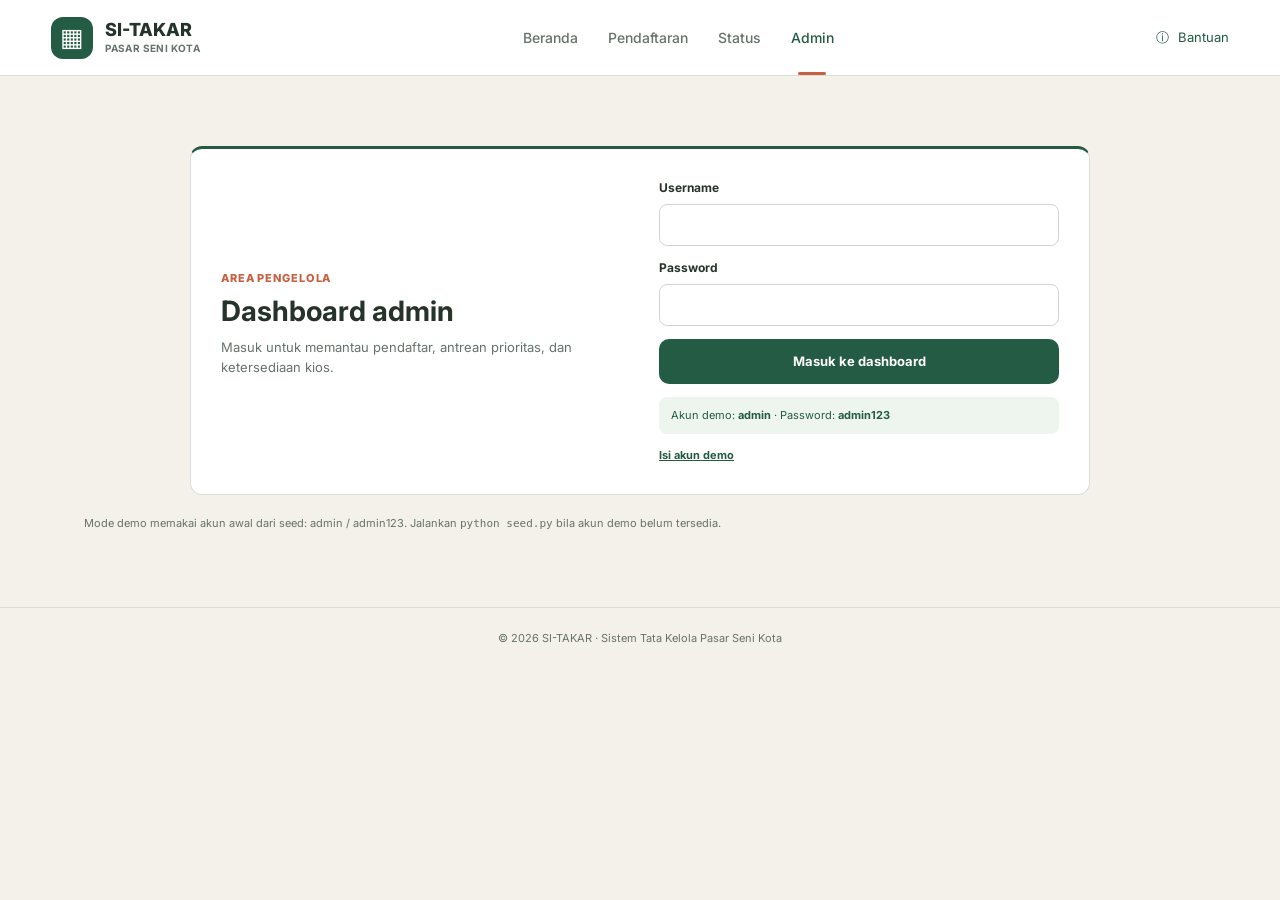
==== templates/admin.html @ af3bc3d8 "Resolve merge and integrate frontend" ====
<!doctype html>
<html lang="id">
  <head>
    <meta charset="utf-8" />
    <meta name="viewport" content="width=device-width, initial-scale=1" />
    <title>Dashboard Admin | SI-TAKAR</title>
    <link rel="stylesheet" href="../static/css/style.css" />
    <script src="../static/js/app.js" defer></script>
  </head>
  <body class="form-page">
    <header class="public-nav">
      <a class="brand" href="./index.html" aria-label="SI-TAKAR Beranda">
        <span class="brand-mark">▦</span>
        <span><b>SI-TAKAR</b><small>PASAR SENI KOTA</small></span>
      </a>
      <button class="mobile-menu" data-menu-toggle aria-label="Buka menu">
        ☰
      </button>
      <nav class="nav-links" data-nav>
        <a href="./index.html">Beranda</a>
        <a href="./pendaftaran.html">Pendaftaran</a>
        <a href="./status.html">Status</a>
        <a class="active" href="./admin.html">Admin</a>
      </nav>
      <a class="help-link" href="./index.html#bantuan"
        >ⓘ <span>Bantuan</span></a
      >
    </header>
    <main class="admin-shell">
      <section class="admin-login" id="admin-login-panel">
        <div class="admin-login-copy">
          <span class="kicker">AREA PENGELOLA</span>
          <h1>Dashboard admin</h1>
          <p>
            Masuk untuk memantau pendaftar, antrean prioritas, dan ketersediaan
            kios.
          </p>
        </div>
        <form id="admin-login-form" class="admin-login-form">
          <label
            >Username<input name="username" autocomplete="username" required
          /></label>
          <label
            >Password<input
              name="password"
              type="password"
              autocomplete="current-password"
              required
          /></label>
          <button class="btn btn-green" type="submit">
            Masuk ke dashboard
          </button>
          <p class="demo-credentials">
            Akun demo: <b>admin</b> · Password: <b>admin123</b>
          </p>
          <button class="demo-fill" id="demo-fill" type="button">
            Isi akun demo
          </button>
        </form>
      </section>
      <section id="admin-dashboard" class="admin-dashboard" hidden>
        <div class="dashboard-heading">
          <div>
            <span class="kicker">RINGKASAN PENGELOLA</span>
            <h1>Dashboard admin</h1>
            <p>Masuk sebagai <b id="admin-username"></b></p>
          </div>
          <div class="dashboard-actions">
            <button class="btn btn-light" id="dashboard-refresh" type="button">
              Muat ulang
            </button>
            <button class="btn btn-green" id="admin-logout" type="button">
              Keluar
            </button>
          </div>
        </div>
        <div class="dashboard-metrics" aria-live="polite">
          <article class="dashboard-metric">
            <span>Pendaftar mengantre</span
            ><strong id="metric-applicants">0</strong>
          </article>
          <article class="dashboard-metric">
            <span>Kios kosong</span><strong id="metric-empty-stalls">0</strong>
          </article>
          <article class="dashboard-metric">
            <span>Kios dipesan</span
            ><strong id="metric-booked-stalls">0</strong>
          </article>
          <article class="dashboard-metric">
            <span>Kios terisi</span
            ><strong id="metric-occupied-stalls">0</strong>
          </article>
        </div>
        <section class="dashboard-analytics">
          <div class="dashboard-chart">
            <div class="dashboard-section-heading">
              <div>
                <span class="kicker">PENDAFTAR</span>
                <h2>Komposisi antrean</h2>
              </div>
            </div>
            <div
              id="queue-chart"
              class="chart-bars"
              role="img"
              aria-label="Grafik komposisi antrean"
            ></div>
          </div>
          <div class="dashboard-chart">
            <div class="dashboard-section-heading">
              <div>
                <span class="kicker">KAPASITAS PASAR</span>
                <h2>Status kios</h2>
              </div>
            </div>
            <div
              id="stall-chart"
              class="chart-bars"
              role="img"
              aria-label="Grafik status kios"
            ></div>
          </div>
        </section>
        <section class="dashboard-review">
          <div class="dashboard-section-heading">
            <div>
              <span class="kicker">TINDAK LANJUT</span>
              <h2>Verifikasi pendaftar</h2>
            </div>
            <span class="muted small"
              >Nama admin tercatat otomatis saat memberi keputusan.</span
            >
          </div>
          <div id="applicant-review-list" class="review-list"></div>
        </section>
        <section class="dashboard-queue">
          <div class="dashboard-section-heading">
            <div>
              <span class="kicker">MULTI-LEVEL QUEUE</span>
              <h2>Antrean pendaftar</h2>
            </div>
            <span id="dashboard-updated" class="muted small"></span>
          </div>
          <div class="queue-columns">
            <section class="queue-column">
              <h3>Queue 1 <span>Prioritas tinggi</span></h3>
              <div id="queue-1" class="queue-list"></div>
            </section>
            <section class="queue-column">
              <h3>Queue 2 <span>Prioritas menengah</span></h3>
              <div id="queue-2" class="queue-list"></div>
            </section>
            <section class="queue-column">
              <h3>Queue 3 <span>Reguler</span></h3>
              <div id="queue-3" class="queue-list"></div>
            </section>
          </div>
        </section>
      </section>
      <p
        id="admin-message"
        class="inline-message"
        role="status"
        aria-live="polite"
      ></p>
      <p class="admin-footnote" id="admin-footnote">
        Mode demo memakai akun awal dari seed: admin / admin123. Jalankan
        <code>python seed.py</code> bila akun demo belum tersedia.
      </p>
    </main>
    <footer class="site-footer">
      © 2026 SI-TAKAR · Sistem Tata Kelola Pasar Seni Kota
    </footer>
  </body>
</html>
---- static/css/style.css ----
@import url("https://fonts.googleapis.com/css2?family=Inter:wght@400;500;600;700;800&display=swap");
:root {
  --forest: #173e31;
  --green: #245b45;
  --green-soft: #eef5ef;
  --coral: #c76042;
  --cream: #f4f1ea;
  --cream-2: #faf8f3;
  --text: #25332b;
  --muted: #66736b;
  --line: #d9ded7;
  --white: #fff;
  --blue: #2875b9;
  --yellow: #e7b544;
  --shadow: 0 12px 30px rgba(24, 50, 40, 0.09);
}
* {
  box-sizing: border-box;
}
html {
  scroll-behavior: smooth;
}
body {
  margin: 0;
  background: var(--cream);
  color: var(--text);
  font-family: Inter, Arial, sans-serif;
  font-size: 14px;
  line-height: 1.55;
}
a {
  color: inherit;
  text-decoration: none;
}
button,
input,
select,
textarea {
  font: inherit;
}
button,
a {
  -webkit-tap-highlight-color: transparent;
}
.public-nav {
  height: 76px;
  background: #fff;
  border-bottom: 1px solid var(--line);
  display: flex;
  align-items: center;
  justify-content: space-between;
  padding: 0 clamp(20px, 4vw, 56px);
  gap: 20px;
}
.brand {
  display: flex;
  align-items: center;
  gap: 12px;
  flex-shrink: 0;
}
.brand-mark {
  height: 42px;
  width: 42px;
  border-radius: 12px;
  background: var(--green);
  display: grid;
  place-items: center;
  color: white;
  font-size: 25px;
}
.brand b {
  display: block;
  font-size: 18px;
  font-weight: 800;
  line-height: 1.2;
}
.brand small {
  display: block;
  color: var(--muted);
  font-size: 10px;
  font-weight: 700;
  letter-spacing: 0.04em;
}
.nav-links {
  display: flex;
  align-items: center;
  gap: 30px;
  height: 100%;
}
.nav-links a {
  height: 100%;
  display: flex;
  align-items: center;
  position: relative;
  color: var(--muted);
  font-weight: 500;
}
.nav-links a.active,
.nav-links a:hover {
  color: var(--green);
}
.nav-links a.active:after {
  content: "";
  height: 3px;
  width: 28px;
  background: var(--coral);
  position: absolute;
  bottom: 0;
  left: 50%;
  transform: translateX(-50%);
  border-radius: 4px;
}
.help-link {
  display: flex;
  align-items: center;
  gap: 9px;
  color: var(--green);
  font-size: 13px;
  white-space: nowrap;
}
.mobile-menu {
  display: none;
  border: 0;
  background: transparent;
  font-size: 23px;
  color: var(--green);
  cursor: pointer;
}
.hero {
  background: var(--forest);
  color: #fff;
  padding: 54px clamp(24px, 4.5vw, 64px);
  display: grid;
  grid-template-columns: minmax(0, 1fr) minmax(360px, 470px);
  gap: 48px;
  align-items: center;
}
.hero-copy {
  max-width: 800px;
}
.eyebrow {
  display: inline-flex;
  align-items: center;
  gap: 8px;
  background: rgba(255, 255, 255, 0.09);
  border-radius: 999px;
  padding: 7px 12px;
  font-size: 11px;
  font-weight: 700;
  letter-spacing: 0.03em;
}
.eyebrow i,
.pill i {
  width: 6px;
  height: 6px;
  background: #83b99b;
  border-radius: 50%;
  display: inline-block;
}
.hero h1 {
  font-size: clamp(34px, 4vw, 46px);
  line-height: 1.08;
  letter-spacing: -0.04em;
  margin: 22px 0;
  max-width: 800px;
}
.hero-copy > p {
  color: #dce8de;
  font-size: 16px;
  line-height: 1.65;
  max-width: 610px;
  margin: 0 0 24px;
}
.hero-actions {
  display: flex;
  gap: 12px;
  flex-wrap: wrap;
}
.btn {
  display: inline-flex;
  align-items: center;
  justify-content: center;
  gap: 8px;
  min-height: 44px;
  padding: 11px 18px;
  border: 1px solid transparent;
  border-radius: 10px;
  font-weight: 700;
  font-size: 13px;
  cursor: pointer;
  transition:
    transform 0.15s,
    box-shadow 0.15s,
    background 0.15s;
}
.btn:hover {
  transform: translateY(-1px);
  box-shadow: 0 5px 14px rgba(0, 0, 0, 0.1);
}
.btn-green {
  background: var(--green);
  color: #fff;
}
.btn-coral {
  background: var(--coral);
  color: #fff;
}
.btn-light {
  background: #fff;
  border-color: var(--line);
  color: var(--text);
}
.btn-outline {
  background: transparent;
  border-color: var(--green);
  color: var(--green);
}
.trust-row {
  display: flex;
  gap: 22px;
  flex-wrap: wrap;
  margin-top: 22px;
  color: #dce8de;
  font-size: 11px;
}
.availability-card {
  background: #fff;
  color: var(--text);
  border-radius: 24px;
  padding: 24px;
  box-shadow: 0 12px 30px rgba(24, 50, 40, 0.13);
}
.card-heading {
  display: flex;
  justify-content: space-between;
  align-items: flex-start;
  gap: 12px;
}
.card-heading h2 {
  font-size: 16px;
  margin: 0 0 3px;
}
.muted {
  color: var(--muted);
}
.small {
  font-size: 11px;
}
.card-heading p {
  margin: 0;
}
.pill {
  display: inline-flex;
  align-items: center;
  gap: 6px;
  border-radius: 999px;
  padding: 5px 9px;
  font-size: 11px;
  font-weight: 700;
  white-space: nowrap;
}
.pill-green {
  background: var(--green-soft);
  color: var(--green);
}
.pill-blue {
  background: #eaf3fb;
  color: var(--blue);
}
.pill-yellow {
  background: #fff2cf;
  color: #965f0d;
}
.metric-pair {
  display: grid;
  grid-template-columns: 1fr 1fr;
  gap: 12px;
  margin: 18px 0;
}
.metric {
  border-radius: 14px;
  padding: 16px;
  display: flex;
  flex-direction: column;
  gap: 5px;
}
.metric strong {
  font-size: 30px;
  line-height: 1.2;
  font-weight: 500;
}
.metric span {
  font-size: 11px;
}
.metric-green {
  background: var(--green-soft);
  color: var(--green);
}
.metric-cream {
  background: var(--cream-2);
}
.zone-list {
  display: grid;
  gap: 12px;
}
.zone-row > div:first-child {
  display: flex;
  justify-content: space-between;
  gap: 10px;
  font-size: 12px;
  margin-bottom: 6px;
}
.zone-row b {
  color: var(--green);
  font-size: 11px;
  white-space: nowrap;
}
.zone-row .coral-text {
  color: var(--muted);
}
.progress {
  height: 7px;
  background: var(--line);
  border-radius: 5px;
  overflow: hidden;
}
.progress i {
  display: block;
  height: 100%;
  background: var(--green);
  border-radius: 5px;
}
.progress .coral-fill {
  background: var(--coral);
}
.recommendation {
  margin-top: 18px;
  background: #fff2cf;
  color: #96452f;
  padding: 12px;
  border-radius: 10px;
  font-size: 11px;
  line-height: 1.5;
}
.process-section {
  padding: 48px clamp(24px, 4.5vw, 64px);
}
.section-heading {
  display: flex;
  align-items: flex-end;
  justify-content: space-between;
  gap: 40px;
  margin-bottom: 28px;
}
.kicker {
  font-size: 11px;
  font-weight: 800;
  letter-spacing: 0.08em;
  color: var(--coral);
}
.section-heading h2,
.page-intro h1 {
  font-size: clamp(25px, 3vw, 34px);
  line-height: 1.2;
  letter-spacing: -0.03em;
  margin: 8px 0 0;
}
.section-heading > p {
  max-width: 420px;
  color: var(--muted);
  margin: 0;
}
.process-grid {
  display: grid;
  grid-template-columns: repeat(4, 1fr);
  gap: 16px;
}
.process-card {
  background: #fff;
  border: 1px solid var(--line);
  border-radius: 16px;
  padding: 20px;
  min-height: 158px;
}
.process-icon {
  width: 38px;
  height: 38px;
  border-radius: 12px;
  background: var(--green-soft);
  color: var(--green);
  display: grid;
  place-items: center;
  font-size: 20px;
  margin-bottom: 13px;
}
.process-card > b {
  float: right;
  color: #a1aaa3;
  font-size: 12px;
}
.process-card h3 {
  font-size: 15px;
  margin: 0 0 8px;
}
.process-card p {
  font-size: 12px;
  color: var(--muted);
  margin: 0;
}
.bottom-help {
  margin: 0 clamp(24px, 4.5vw, 64px) 44px;
  padding: 20px 24px;
  background: #fff;
  border: 1px solid var(--line);
  border-radius: 16px;
  display: flex;
  justify-content: space-between;
  align-items: center;
  gap: 20px;
}
.bottom-help p {
  margin: 4px 0 0;
  color: var(--muted);
  font-size: 12px;
}
.site-footer {
  padding: 22px 24px;
  text-align: center;
  color: var(--muted);
  font-size: 11px;
  border-top: 1px solid var(--line);
}
/* Form and internal pages */
.form-shell,
.status-shell,
.profile-shell {
  max-width: 1240px;
  margin: 0 auto;
  padding: 36px 24px 60px;
}
.page-intro {
  margin-bottom: 24px;
}
.page-intro p {
  color: var(--muted);
  max-width: 760px;
  margin: 10px 0 0;
}
.form-layout {
  display: grid;
  grid-template-columns: minmax(0, 1fr) 320px;
  gap: 20px;
  align-items: start;
}
.form-card,
.card,
.side-card {
  background: #fff;
  border: 1px solid var(--line);
  border-radius: 16px;
  box-shadow: 0 3px 12px rgba(24, 50, 40, 0.025);
}
.form-card {
  overflow: hidden;
}
.form-section {
  padding: 24px;
  border-bottom: 1px solid #edf0eb;
}
.form-section-title {
  display: flex;
  align-items: flex-start;
  gap: 12px;
  margin-bottom: 22px;
}
.step-number {
  height: 30px;
  width: 30px;
  flex-shrink: 0;
  border-radius: 10px;
  background: var(--green-soft);
  color: var(--green);
  display: grid;
  place-items: center;
  font-weight: 800;
}
.form-section-title h2,
.side-card h2,
.info-panel h2,
.timeline-card h2 {
  font-size: 16px;
  margin: 0 0 4px;
}
.form-section-title p {
  margin: 0;
  color: var(--muted);
  font-size: 12px;
}
.field-grid {
  display: grid;
  grid-template-columns: 1fr 1fr;
  gap: 18px 16px;
}
.field-grid label,
.status-search label {
  display: flex;
  flex-direction: column;
  gap: 7px;
  font-size: 12px;
  font-weight: 700;
}
.required {
  color: var(--coral);
}
input,
select,
textarea {
  width: 100%;
  border: 1px solid #cfd7cf;
  background: #fff;
  border-radius: 8px;
  padding: 11px 12px;
  color: var(--text);
  outline: none;
  min-width: 0;
}
input:focus,
select:focus,
textarea:focus {
  border-color: #4f9272;
  box-shadow: 0 0 0 3px rgba(36, 91, 69, 0.12);
}
input::placeholder,
textarea::placeholder {
  color: #9aa39b;
  font-weight: 400;
}
.full-field {
  grid-column: 1/-1;
}
textarea {
  resize: vertical;
}
.priority-options {
  border: 0;
  padding: 0;
  margin: 0 0 20px;
}
.priority-options legend {
  font-size: 12px;
  font-weight: 700;
  margin-bottom: 10px;
}
.priority-option {
  display: flex;
  align-items: flex-start;
  gap: 12px;
  border: 1px solid var(--line);
  border-radius: 10px;
  padding: 13px;
  margin-bottom: 9px;
  cursor: pointer;
}
.priority-option:has(input:checked) {
  border-color: var(--green);
  background: #f5faf6;
}
.priority-option input {
  width: 16px;
  margin-top: 3px;
  accent-color: var(--green);
}
.priority-option span {
  display: grid;
  gap: 3px;
}
.priority-option b {
  font-size: 12px;
}
.priority-option small {
  font-size: 11px;
  color: var(--muted);
  font-weight: 400;
}
.form-note,
.privacy-note {
  font-size: 11px;
  color: var(--muted);
  margin: 12px 0 0;
}
.form-actions {
  padding: 20px 24px 10px;
  display: flex;
  justify-content: space-between;
  gap: 12px;
}
.privacy-note {
  padding: 0 24px 20px;
}
.inline-message {
  margin: 0 24px 20px;
  padding: 12px;
  border-radius: 8px;
  display: none;
  font-size: 12px;
}
.inline-message.show {
  display: block;
}
.inline-message.success {
  background: var(--green-soft);
  color: var(--green);
}
.inline-message.error {
  background: #fff0ed;
  color: #a43f2a;
}
.side-stack {
  display: grid;
  gap: 16px;
}
.side-card {
  padding: 20px;
}
.side-card > p {
  font-size: 12px;
  line-height: 1.6;
}
.priority-guide ul {
  list-style: none;
  padding: 0;
  margin: 18px 0;
  display: grid;
  gap: 16px;
}
.priority-guide li {
  display: flex;
  gap: 10px;
  align-items: flex-start;
}
.priority-guide li span:last-child {
  display: grid;
  gap: 3px;
}
.priority-guide li b {
  font-size: 12px;
}
.priority-guide li small {
  font-size: 11px;
  color: var(--muted);
}
.dot {
  width: 10px;
  height: 10px;
  border-radius: 50%;
  margin-top: 4px;
  flex-shrink: 0;
}
.green-dot {
  background: var(--green);
}
.blue-dot {
  background: var(--blue);
}
.yellow-dot {
  background: var(--yellow);
}
.info-box {
  background: #f4f7f3;
  border-radius: 9px;
  padding: 12px;
  color: var(--muted);
  font-size: 11px;
  line-height: 1.5;
}
.text-link {
  display: inline-block;
  margin-top: 8px;
  color: var(--green);
  font-size: 12px;
  font-weight: 700;
}
.status-shell {
  max-width: 900px;
}
.status-search,
.status-result,
.timeline-card {
  padding: 24px;
  margin-bottom: 16px;
}
.search-row {
  display: flex;
  gap: 10px;
  margin-top: 8px;
}
.search-row input {
  flex: 1;
}
.status-result {
  min-height: 240px;
}
.empty-state {
  text-align: center;
  padding: 24px 12px;
}
.empty-icon {
  display: inline-grid;
  place-items: center;
  background: var(--green-soft);
  color: var(--green);
  border-radius: 50%;
  width: 54px;
  height: 54px;
  font-size: 30px;
}
.empty-state h2 {
  font-size: 18px;
  margin: 14px 0 6px;
}
.empty-state p {
  color: var(--muted);
  font-size: 12px;
  margin: 0 0 18px;
}
.status-top {
  display: flex;
  justify-content: space-between;
  gap: 20px;
  align-items: flex-start;
  border-bottom: 1px solid var(--line);
  padding-bottom: 18px;
}
.status-top h2 {
  margin: 0 0 5px;
  font-size: 19px;
}
.status-top p {
  margin: 0;
  color: var(--muted);
  font-size: 12px;
}
.status-detail-grid {
  display: grid;
  grid-template-columns: repeat(3, 1fr);
  gap: 12px;
  margin: 18px 0;
}
.status-detail {
  background: var(--cream-2);
  padding: 14px;
  border-radius: 10px;
}
.status-detail small,
.detail-grid small {
  display: block;
  color: var(--muted);
  font-size: 11px;
  margin-bottom: 5px;
}
.status-detail b {
  font-size: 13px;
}
.verifier-note {
  display: grid;
  gap: 4px;
  border-left: 3px solid var(--green);
  background: var(--green-soft);
  padding: 12px 14px;
  margin: 16px 0;
  font-size: 12px;
}
.verifier-note span,
.verifier-note small {
  color: var(--muted);
  font-size: 11px;
}
.verifier-note.pending {
  border-left-color: var(--yellow);
  background: #fff8e7;
}
.timeline {
  display: grid;
  margin-top: 18px;
}
.timeline-item {
  display: flex;
  gap: 12px;
  position: relative;
  padding-bottom: 18px;
}
.timeline-item:not(:last-child):before {
  content: "";
  position: absolute;
  left: 15px;
  top: 31px;
  bottom: 0;
  width: 2px;
  background: var(--line);
}
.timeline-item > span {
  z-index: 1;
  width: 32px;
  height: 32px;
  flex-shrink: 0;
  border-radius: 50%;
  border: 1px solid var(--line);
  display: grid;
  place-items: center;
  background: #fff;
  color: var(--muted);
  font-size: 12px;
  font-weight: 700;
}
.timeline-item.done > span,
.timeline-item.current > span {
  background: var(--green-soft);
  border-color: #c9dfce;
  color: var(--green);
}
.timeline-item div {
  display: grid;
  gap: 3px;
  padding-top: 2px;
}
.timeline-item b {
  font-size: 12px;
}
.timeline-item small {
  font-size: 11px;
  color: var(--muted);
}
.business-banner {
  padding: 20px;
  display: flex;
  align-items: center;
  gap: 16px;
  margin-bottom: 18px;
}
.business-avatar {
  height: 64px;
  width: 64px;
  border-radius: 16px;
  background: var(--green-soft);
  color: var(--green);
  display: grid;
  place-items: center;
  font-size: 28px;
}
.business-name {
  flex: 1;
}
.business-name h2 {
  font-size: 20px;
  margin: 0 0 4px;
}
.business-name p {
  font-size: 12px;
  color: var(--muted);
  margin: 0;
}
.profile-grid {
  display: grid;
  grid-template-columns: minmax(0, 1fr) 300px;
  gap: 18px;
}
.profile-main {
  display: grid;
  gap: 18px;
}
.info-panel {
  padding: 22px;
}
.detail-grid {
  display: grid;
  grid-template-columns: 1fr 1fr;
  gap: 20px;
  margin-top: 20px;
}
.detail-grid b {
  font-size: 12px;
  font-weight: 600;
}
.detail-grid .wide {
  grid-column: 1/-1;
}
.info-panel .info-box {
  margin-top: 20px;
}
.activity-row {
  display: grid;
  grid-template-columns: 130px 1fr 90px;
  align-items: center;
  gap: 10px;
  border-bottom: 1px solid #edf0eb;
  padding: 13px 0;
  font-size: 11px;
}
.activity-row:last-child {
  border-bottom: 0;
}
.activity-row time {
  color: var(--muted);
}
.stall-box {
  margin: 18px 0;
  background: var(--green-soft);
  border-radius: 12px;
  padding: 18px;
  display: grid;
  gap: 4px;
}
.stall-box strong {
  font-size: 32px;
  color: var(--green);
}
.stall-box small {
  color: var(--muted);
  font-size: 11px;
}
.full-width {
  width: 100%;
}
.rule-meter {
  height: 7px;
  background: #e6e9e3;
  border-radius: 6px;
  margin: 16px 0 8px;
  overflow: hidden;
}
.rule-meter span {
  display: block;
  width: 35%;
  height: 100%;
  background: var(--yellow);
  border-radius: 6px;
}
@media (max-width: 980px) {
  .hero {
    grid-template-columns: 1fr;
    gap: 30px;
  }
  .availability-card {
    max-width: 620px;
  }
  .form-layout,
  .profile-grid {
    grid-template-columns: 1fr;
  }
  .side-stack {
    grid-template-columns: repeat(2, minmax(0, 1fr));
  }
  .process-grid {
    grid-template-columns: repeat(2, 1fr);
  }
  .help-link span {
    display: none;
  }
}
@media (max-width: 640px) {
  .public-nav {
    height: auto;
    min-height: 68px;
    flex-wrap: wrap;
    padding: 12px 18px;
    gap: 10px;
  }
  .mobile-menu {
    display: block;
    margin-left: auto;
  }
  .nav-links {
    display: none;
    order: 4;
    width: 100%;
    height: auto;
    flex-direction: column;
    align-items: stretch;
    gap: 0;
  }
  .nav-links.open {
    display: flex;
  }
  .nav-links a {
    padding: 12px 0;
    height: auto;
  }
  .nav-links a.active:after {
    left: 0;
    transform: none;
    bottom: 5px;
  }
  .help-link {
    display: none;
  }
  .hero {
    padding: 38px 20px;
  }
  .hero h1 {
    font-size: 35px;
  }
  .hero-copy > p {
    font-size: 14px;
  }
  .trust-row {
    gap: 10px 16px;
  }
  .availability-card {
    padding: 18px;
    border-radius: 18px;
  }
  .card-heading {
    flex-wrap: wrap;
  }
  .section-heading {
    display: block;
  }
  .section-heading > p {
    margin-top: 12px;
  }
  .process-section {
    padding: 36px 20px;
  }
  .process-grid {
    grid-template-columns: 1fr;
  }
  .bottom-help {
    margin: 0 20px 30px;
    align-items: flex-start;
    flex-direction: column;
  }
  .form-shell,
  .status-shell,
  .profile-shell {
    padding: 28px 16px 40px;
  }
  .form-section {
    padding: 18px;
  }
  .field-grid,
  .detail-grid,
  .status-detail-grid {
    grid-template-columns: 1fr;
  }
  .full-field,
  .detail-grid .wide {
    grid-column: auto;
  }
  .form-actions {
    padding: 18px;
    flex-direction: column-reverse;
  }
  .form-actions .btn {
    width: 100%;
  }
  .privacy-note {
    padding: 0 18px 18px;
  }
  .side-stack {
    grid-template-columns: 1fr;
  }
  .search-row {
    flex-direction: column;
  }
  .business-banner {
    align-items: flex-start;
    flex-wrap: wrap;
  }
  .business-name {
    min-width: calc(100% - 90px);
  }
  .activity-row {
    grid-template-columns: 1fr auto;
  }
  .activity-row time {
    grid-column: 1/-1;
  }
  .status-top {
    flex-direction: column;
  }
}
.admin-shell {
  max-width: 1160px;
  margin: 0 auto;
  padding: 40px 24px 64px;
}
.admin-login {
  max-width: 900px;
  margin: 30px auto 0;
  padding: 30px;
  background: #fff;
  border: 1px solid var(--line);
  border-top: 3px solid var(--green);
  border-radius: 12px;
  display: grid;
  grid-template-columns: 1fr 1fr;
  gap: 38px;
  align-items: center;
}
.admin-login[hidden] {
  display: none;
}
.admin-login-copy h1,
.dashboard-heading h1 {
  font-size: 28px;
  line-height: 1.2;
  margin: 8px 0;
}
.admin-login-copy p,
.dashboard-heading p {
  color: var(--muted);
  font-size: 13px;
  margin: 0;
}
.admin-login-form {
  display: grid;
  gap: 13px;
}
.admin-login-form label {
  display: grid;
  gap: 6px;
  font-size: 12px;
  font-weight: 700;
}
.demo-credentials {
  background: var(--green-soft);
  border-radius: 8px;
  padding: 10px 12px;
  margin: 0;
  color: var(--green);
  font-size: 11px;
}
.demo-fill {
  justify-self: start;
  padding: 0;
  border: 0;
  background: none;
  color: var(--green);
  font-size: 11px;
  font-weight: 700;
  text-decoration: underline;
  cursor: pointer;
}
.admin-dashboard[hidden] {
  display: none;
}
.dashboard-heading,
.dashboard-section-heading {
  display: flex;
  justify-content: space-between;
  align-items: flex-end;
  gap: 20px;
}
.dashboard-actions {
  display: flex;
  gap: 9px;
}
.dashboard-metrics {
  display: grid;
  grid-template-columns: repeat(4, minmax(0, 1fr));
  gap: 12px;
  margin: 24px 0;
}
.dashboard-metric {
  min-height: 102px;
  padding: 17px;
  background: #fff;
  border: 1px solid var(--line);
  border-radius: 10px;
  display: flex;
  flex-direction: column;
  justify-content: space-between;
}
.dashboard-metric span {
  color: var(--muted);
  font-size: 12px;
}
.dashboard-metric strong {
  font-size: 30px;
  line-height: 1;
  color: var(--green);
}
.dashboard-queue {
  padding-top: 8px;
}
.dashboard-analytics {
  display: grid;
  grid-template-columns: repeat(2, minmax(0, 1fr));
  gap: 14px;
  margin: 20px 0 28px;
}
.dashboard-chart {
  min-width: 0;
  background: #fff;
  border: 1px solid var(--line);
  border-radius: 10px;
  padding: 18px;
}
.dashboard-chart .dashboard-section-heading {
  margin-bottom: 17px;
}
.dashboard-chart h2,
.dashboard-review h2 {
  font-size: 17px;
  margin: 4px 0 0;
}
.chart-bars {
  display: grid;
  gap: 13px;
}
.chart-row {
  display: grid;
  grid-template-columns: minmax(95px, 1fr) minmax(50px, 2fr) 28px;
  align-items: center;
  gap: 10px;
  font-size: 11px;
}
.chart-track {
  height: 10px;
  overflow: hidden;
  border-radius: 2px;
  background: #edf0eb;
}
.chart-track i {
  display: block;
  height: 100%;
  background: var(--green);
}
#queue-chart .chart-row:nth-child(2) .chart-track i {
  background: var(--blue);
}
#queue-chart .chart-row:nth-child(3) .chart-track i,
#stall-chart .chart-row:nth-child(2) .chart-track i {
  background: var(--yellow);
}
#stall-chart .chart-row:nth-child(3) .chart-track i {
  background: var(--coral);
}
.chart-row b {
  text-align: right;
  font-variant-numeric: tabular-nums;
}
.dashboard-review {
  margin: 0 0 30px;
}
.dashboard-review > .dashboard-section-heading {
  align-items: flex-end;
  margin-bottom: 12px;
}
.review-list {
  background: #fff;
  border: 1px solid var(--line);
  border-radius: 10px;
  overflow: hidden;
}
.review-row {
  display: flex;
  justify-content: space-between;
  align-items: center;
  gap: 18px;
  padding: 14px 16px;
  border-bottom: 1px solid #edf0eb;
}
.review-row:last-child {
  border-bottom: 0;
}
.review-person {
  display: grid;
  gap: 3px;
  min-width: 0;
}
.review-person b {
  font-size: 12px;
}
.review-person span,
.review-person small {
  color: var(--muted);
  font-size: 10px;
}
.review-actions {
  display: flex;
  flex-shrink: 0;
  gap: 8px;
}
.review-actions .btn {
  min-height: 34px;
  padding: 7px 10px;
  font-size: 11px;
}
.dashboard-section-heading h2 {
  font-size: 19px;
  margin: 4px 0 0;
}
.queue-columns {
  display: grid;
  grid-template-columns: repeat(3, minmax(0, 1fr));
  gap: 14px;
  margin-top: 14px;
}
.queue-column {
  min-width: 0;
  background: #fff;
  border: 1px solid var(--line);
  border-radius: 10px;
  overflow: hidden;
}
.queue-column h3 {
  display: flex;
  justify-content: space-between;
  align-items: center;
  gap: 8px;
  margin: 0;
  padding: 14px;
  border-bottom: 1px solid var(--line);
  font-size: 13px;
}
.queue-column h3 span {
  color: var(--muted);
  font-size: 10px;
  font-weight: 500;
  text-align: right;
}
.queue-list {
  display: grid;
  gap: 1px;
  background: #edf0eb;
}
.queue-applicant {
  min-width: 0;
  display: grid;
  gap: 3px;
  padding: 12px 14px;
  background: #fff;
}
.queue-applicant b {
  overflow-wrap: anywhere;
  font-size: 12px;
}
.queue-applicant span,
.queue-applicant small,
.queue-empty {
  color: var(--muted);
  font-size: 10px;
}
.queue-empty {
  margin: 0;
  padding: 16px 14px;
  background: #fff;
}
.admin-panel {
  background: #fff;
  border: 1px solid var(--line);
  border-radius: 12px;
  padding: 24px;
  margin-top: 16px;
}
.admin-panel[hidden] {
  display: none;
}
.admin-panel-accent {
  border-top: 3px solid var(--green);
}
.admin-panel-heading {
  display: flex;
  align-items: flex-start;
  gap: 12px;
  margin-bottom: 20px;
}
.admin-panel-heading h2 {
  font-size: 16px;
  margin: 0 0 3px;
}
.admin-panel-heading p {
  color: var(--muted);
  font-size: 12px;
  margin: 0;
}
.admin-logout {
  margin-left: auto;
  min-height: 36px;
  padding: 8px 12px;
}
.admin-form {
  display: grid;
  grid-template-columns: repeat(3, minmax(0, 1fr)) auto;
  align-items: end;
  gap: 12px;
}
.admin-form label {
  display: flex;
  flex-direction: column;
  gap: 7px;
  font-size: 12px;
  font-weight: 700;
}
.admin-form .btn {
  white-space: nowrap;
}
.admin-shell > .inline-message {
  margin: 16px 0 0;
}
.admin-footnote {
  margin-top: 20px;
  color: var(--muted);
  font-size: 11px;
}
.admin-login-details {
  margin-top: 18px;
  border-top: 1px solid var(--line);
  padding-top: 14px;
}
.admin-login-details summary {
  color: var(--green);
  font-size: 12px;
  font-weight: 700;
  cursor: pointer;
}
.admin-login-details .admin-form {
  grid-template-columns: 1fr 1fr auto;
  margin-top: 14px;
}
@media (max-width: 640px) {
  .admin-shell {
    padding: 28px 16px 44px;
  }
  .admin-panel {
    padding: 18px;
  }
  .admin-form {
    grid-template-columns: 1fr;
  }
  .admin-login-details .admin-form {
    grid-template-columns: 1fr;
  }
  .admin-form .btn {
    width: 100%;
  }
  .admin-panel-heading {
    flex-wrap: wrap;
  }
  .admin-shell {
    padding: 24px 16px 40px;
  }
  .admin-login {
    grid-template-columns: 1fr;
    gap: 22px;
    padding: 20px;
    margin-top: 12px;
  }
  .admin-login-copy h1,
  .dashboard-heading h1 {
    font-size: 23px;
  }
  .dashboard-heading,
  .dashboard-section-heading {
    align-items: flex-start;
    flex-direction: column;
  }
  .dashboard-actions {
    width: 100%;
  }
  .dashboard-actions .btn {
    flex: 1;
  }
  .dashboard-metrics {
    grid-template-columns: repeat(2, minmax(0, 1fr));
    gap: 8px;
  }
  .dashboard-analytics {
    grid-template-columns: 1fr;
  }
  .dashboard-metric {
    min-height: 88px;
    padding: 13px;
  }
  .queue-columns {
    grid-template-columns: 1fr;
  }
  .review-row {
    align-items: stretch;
    flex-direction: column;
  }
  .review-actions .btn {
    flex: 1;
  }
}
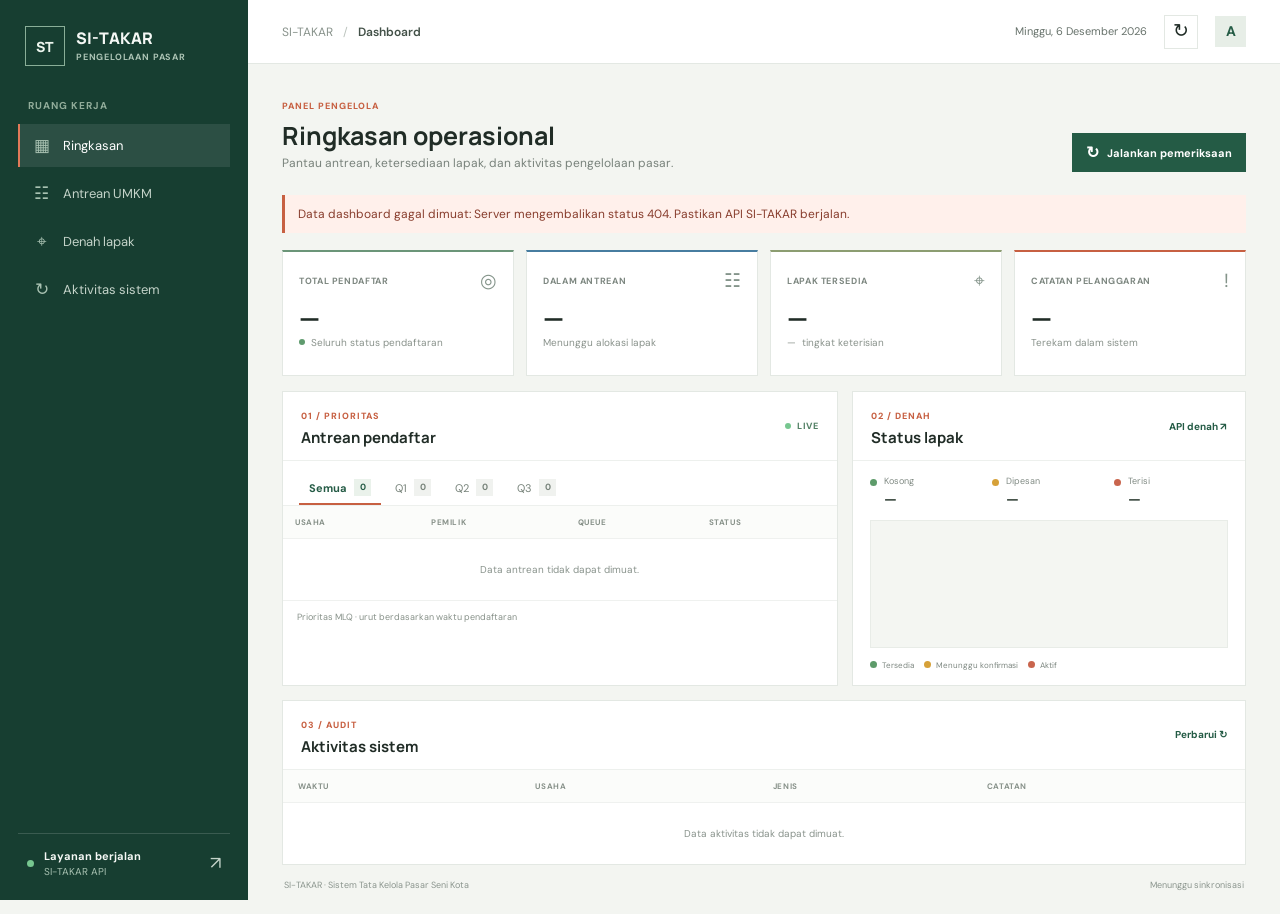
==== commit 55252b4a: "feat: tambah login dan dashboard admin" ====
--- a/templates/admin.html
+++ b/templates/admin.html
@@ -3,173 +3,268 @@
   <head>
     <meta charset="utf-8" />
     <meta name="viewport" content="width=device-width, initial-scale=1" />
+    <meta name="theme-color" content="#173e31" />
     <title>Dashboard Admin | SI-TAKAR</title>
-    <link rel="stylesheet" href="../static/css/style.css" />
-    <script src="../static/js/app.js" defer></script>
+    <link rel="stylesheet" href="/static/css/admin.css" />
+    <script src="/static/js/admin.js" defer></script>
   </head>
-  <body class="form-page">
-    <header class="public-nav">
-      <a class="brand" href="./index.html" aria-label="SI-TAKAR Beranda">
-        <span class="brand-mark">▦</span>
-        <span><b>SI-TAKAR</b><small>PASAR SENI KOTA</small></span>
+  <body class="admin-page">
+    <aside class="admin-sidebar">
+      <a class="admin-brand" href="/" aria-label="SI-TAKAR, kembali ke beranda">
+        <span class="admin-brand-mark">ST</span>
+        <span><b>SI-TAKAR</b><small>PENGELOLAAN PASAR</small></span>
       </a>
-      <button class="mobile-menu" data-menu-toggle aria-label="Buka menu">
-        ☰
-      </button>
-      <nav class="nav-links" data-nav>
-        <a href="./index.html">Beranda</a>
-        <a href="./pendaftaran.html">Pendaftaran</a>
-        <a href="./status.html">Status</a>
-        <a class="active" href="./admin.html">Admin</a>
+      <p class="sidebar-label">RUANG KERJA</p>
+      <nav class="admin-nav" aria-label="Navigasi admin">
+        <a class="selected" href="/admin" aria-current="page"
+          ><span>▦</span>Ringkasan</a
+        >
+        <a href="#antrean"><span>☷</span>Antrean UMKM</a>
+        <a href="#lapak"><span>⌖</span>Denah lapak</a>
+        <a href="#aktivitas"><span>↻</span>Aktivitas sistem</a>
       </nav>
-      <a class="help-link" href="./index.html#bantuan"
-        >ⓘ <span>Bantuan</span></a
-      >
-    </header>
-    <main class="admin-shell">
-      <section class="admin-login" id="admin-login-panel">
-        <div class="admin-login-copy">
-          <span class="kicker">AREA PENGELOLA</span>
-          <h1>Dashboard admin</h1>
-          <p>
-            Masuk untuk memantau pendaftar, antrean prioritas, dan ketersediaan
-            kios.
-          </p>
+      <div class="sidebar-bottom">
+        <span class="service-dot"></span>
+        <span><b>Layanan berjalan</b><small>SI-TAKAR API</small></span>
+        <a
+          href="/docs"
+          aria-label="Buka dokumentasi API"
+          title="Dokumentasi API"
+          >↗</a
+        >
+      </div>
+    </aside>
+
+    <main class="admin-main">
+      <header class="admin-topbar">
+        <div class="breadcrumb">
+          <span>SI-TAKAR</span><i>/</i><b>Dashboard</b>
         </div>
-        <form id="admin-login-form" class="admin-login-form">
-          <label
-            >Username<input name="username" autocomplete="username" required
-          /></label>
-          <label
-            >Password<input
-              name="password"
-              type="password"
-              autocomplete="current-password"
-              required
-          /></label>
-          <button class="btn btn-green" type="submit">
-            Masuk ke dashboard
+        <div class="topbar-actions">
+          <span class="today-label" id="today-label"></span>
+          <button
+            class="icon-button"
+            id="refresh-button"
+            type="button"
+            title="Muat ulang data"
+            aria-label="Muat ulang data"
+          >
+            ↻
           </button>
-          <p class="demo-credentials">
-            Akun demo: <b>admin</b> · Password: <b>admin123</b>
-          </p>
-          <button class="demo-fill" id="demo-fill" type="button">
-            Isi akun demo
+          <button
+            class="admin-avatar"
+            id="logout-button"
+            type="button"
+            title="Keluar"
+          >
+            A
           </button>
-        </form>
-      </section>
-      <section id="admin-dashboard" class="admin-dashboard" hidden>
-        <div class="dashboard-heading">
+        </div>
+      </header>
+
+      <div class="dashboard-content">
+        <section class="welcome-row">
           <div>
-            <span class="kicker">RINGKASAN PENGELOLA</span>
-            <h1>Dashboard admin</h1>
-            <p>Masuk sebagai <b id="admin-username"></b></p>
+            <span class="eyebrow-admin">PANEL PENGELOLA</span>
+            <h1>Ringkasan operasional</h1>
+            <p>
+              Pantau antrean, ketersediaan lapak, dan aktivitas pengelolaan
+              pasar.
+            </p>
           </div>
-          <div class="dashboard-actions">
-            <button class="btn btn-light" id="dashboard-refresh" type="button">
-              Muat ulang
-            </button>
-            <button class="btn btn-green" id="admin-logout" type="button">
-              Keluar
+          <button
+            class="btn-admin btn-primary"
+            id="deadlock-button"
+            type="button"
+          >
+            <span>↻</span> Jalankan pemeriksaan
+          </button>
+        </section>
+
+        <div
+          class="notice-bar"
+          id="dashboard-notice"
+          role="status"
+          aria-live="polite"
+          hidden
+        ></div>
+
+        <section class="metric-grid" aria-label="Ringkasan statistik">
+          <article class="metric-card metric-applicants">
+            <div class="metric-top">
+              <span class="metric-label">TOTAL PENDAFTAR</span
+              ><span class="metric-icon">◎</span>
+            </div>
+            <strong id="metric-applicants">—</strong>
+            <span class="metric-foot"><i></i> Seluruh status pendaftaran</span>
+          </article>
+          <article class="metric-card metric-queue">
+            <div class="metric-top">
+              <span class="metric-label">DALAM ANTREAN</span
+              ><span class="metric-icon">☷</span>
+            </div>
+            <strong id="metric-queue">—</strong>
+            <span class="metric-foot">Menunggu alokasi lapak</span>
+          </article>
+          <article class="metric-card metric-stalls">
+            <div class="metric-top">
+              <span class="metric-label">LAPAK TERSEDIA</span
+              ><span class="metric-icon">⌖</span>
+            </div>
+            <strong id="metric-empty">—</strong>
+            <span class="metric-foot"
+              ><span id="metric-occupancy">—</span> tingkat keterisian</span
+            >
+          </article>
+          <article class="metric-card metric-alerts">
+            <div class="metric-top">
+              <span class="metric-label">CATATAN PELANGGARAN</span
+              ><span class="metric-icon">!</span>
+            </div>
+            <strong id="metric-violations">—</strong>
+            <span class="metric-foot">Terekam dalam sistem</span>
+          </article>
+        </section>
+
+        <section class="overview-grid">
+          <article class="panel queue-panel" id="antrean">
+            <div class="panel-heading">
+              <div>
+                <span class="section-index">01 / PRIORITAS</span>
+                <h2>Antrean pendaftar</h2>
+              </div>
+              <span class="live-label"><i></i> LIVE</span>
+            </div>
+            <div class="queue-tabs" role="tablist" aria-label="Filter antrean">
+              <button
+                class="queue-tab active"
+                type="button"
+                data-queue-filter="all"
+                aria-pressed="true"
+              >
+                Semua <b id="tab-all">0</b>
+              </button>
+              <button
+                class="queue-tab"
+                type="button"
+                data-queue-filter="1"
+                aria-pressed="false"
+              >
+                Q1 <b id="tab-q1">0</b>
+              </button>
+              <button
+                class="queue-tab"
+                type="button"
+                data-queue-filter="2"
+                aria-pressed="false"
+              >
+                Q2 <b id="tab-q2">0</b>
+              </button>
+              <button
+                class="queue-tab"
+                type="button"
+                data-queue-filter="3"
+                aria-pressed="false"
+              >
+                Q3 <b id="tab-q3">0</b>
+              </button>
+            </div>
+            <div class="table-scroll">
+              <table>
+                <thead>
+                  <tr>
+                    <th>USAHA</th>
+                    <th>PEMILIK</th>
+                    <th>QUEUE</th>
+                    <th>STATUS</th>
+                  </tr>
+                </thead>
+                <tbody id="queue-table-body">
+                  <tr>
+                    <td colspan="4" class="table-message">Memuat antrean...</td>
+                  </tr>
+                </tbody>
+              </table>
+            </div>
+            <p class="panel-foot" id="queue-foot">
+              Prioritas MLQ · urut berdasarkan waktu pendaftaran
+            </p>
+          </article>
+
+          <article class="panel occupancy-panel" id="lapak">
+            <div class="panel-heading">
+              <div>
+                <span class="section-index">02 / DENAH</span>
+                <h2>Status lapak</h2>
+              </div>
+              <a
+                class="text-action"
+                href="/docs#/Peta%20Denah%20Pasar/peta_lapak_peta__get"
+                >API denah ↗</a
+              >
+            </div>
+            <div class="stall-summary" id="stall-summary">
+              <div>
+                <i class="legend-dot empty-dot"></i><span>Kosong</span
+                ><b id="stall-empty">—</b>
+              </div>
+              <div>
+                <i class="legend-dot reserved-dot"></i><span>Dipesan</span
+                ><b id="stall-reserved">—</b>
+              </div>
+              <div>
+                <i class="legend-dot occupied-dot"></i><span>Terisi</span
+                ><b id="stall-occupied">—</b>
+              </div>
+            </div>
+            <div
+              class="stall-map"
+              id="stall-map"
+              aria-label="Peta status lapak"
+            ></div>
+            <div class="map-footer">
+              <span><i class="legend-dot empty-dot"></i> Tersedia</span
+              ><span
+                ><i class="legend-dot reserved-dot"></i> Menunggu
+                konfirmasi</span
+              ><span><i class="legend-dot occupied-dot"></i> Aktif</span>
+            </div>
+          </article>
+        </section>
+
+        <section class="panel activity-panel" id="aktivitas">
+          <div class="panel-heading">
+            <div>
+              <span class="section-index">03 / AUDIT</span>
+              <h2>Aktivitas sistem</h2>
+            </div>
+            <button class="text-action" id="activity-refresh" type="button">
+              Perbarui ↻
             </button>
           </div>
-        </div>
-        <div class="dashboard-metrics" aria-live="polite">
-          <article class="dashboard-metric">
-            <span>Pendaftar mengantre</span
-            ><strong id="metric-applicants">0</strong>
-          </article>
-          <article class="dashboard-metric">
-            <span>Kios kosong</span><strong id="metric-empty-stalls">0</strong>
-          </article>
-          <article class="dashboard-metric">
-            <span>Kios dipesan</span
-            ><strong id="metric-booked-stalls">0</strong>
-          </article>
-          <article class="dashboard-metric">
-            <span>Kios terisi</span
-            ><strong id="metric-occupied-stalls">0</strong>
-          </article>
-        </div>
-        <section class="dashboard-analytics">
-          <div class="dashboard-chart">
-            <div class="dashboard-section-heading">
-              <div>
-                <span class="kicker">PENDAFTAR</span>
-                <h2>Komposisi antrean</h2>
-              </div>
-            </div>
-            <div
-              id="queue-chart"
-              class="chart-bars"
-              role="img"
-              aria-label="Grafik komposisi antrean"
-            ></div>
+          <div class="activity-table-wrap">
+            <table>
+              <thead>
+                <tr>
+                  <th>WAKTU</th>
+                  <th>USAHA</th>
+                  <th>JENIS</th>
+                  <th>CATATAN</th>
+                </tr>
+              </thead>
+              <tbody id="activity-table-body">
+                <tr>
+                  <td colspan="4" class="table-message">Memuat aktivitas...</td>
+                </tr>
+              </tbody>
+            </table>
           </div>
-          <div class="dashboard-chart">
-            <div class="dashboard-section-heading">
-              <div>
-                <span class="kicker">KAPASITAS PASAR</span>
-                <h2>Status kios</h2>
-              </div>
-            </div>
-            <div
-              id="stall-chart"
-              class="chart-bars"
-              role="img"
-              aria-label="Grafik status kios"
-            ></div>
-          </div>
-        </section>
-        <section class="dashboard-review">
-          <div class="dashboard-section-heading">
-            <div>
-              <span class="kicker">TINDAK LANJUT</span>
-              <h2>Verifikasi pendaftar</h2>
-            </div>
-            <span class="muted small"
-              >Nama admin tercatat otomatis saat memberi keputusan.</span
-            >
-          </div>
-          <div id="applicant-review-list" class="review-list"></div>
-        </section>
-        <section class="dashboard-queue">
-          <div class="dashboard-section-heading">
-            <div>
-              <span class="kicker">MULTI-LEVEL QUEUE</span>
-              <h2>Antrean pendaftar</h2>
-            </div>
-            <span id="dashboard-updated" class="muted small"></span>
-          </div>
-          <div class="queue-columns">
-            <section class="queue-column">
-              <h3>Queue 1 <span>Prioritas tinggi</span></h3>
-              <div id="queue-1" class="queue-list"></div>
-            </section>
-            <section class="queue-column">
-              <h3>Queue 2 <span>Prioritas menengah</span></h3>
-              <div id="queue-2" class="queue-list"></div>
-            </section>
-            <section class="queue-column">
-              <h3>Queue 3 <span>Reguler</span></h3>
-              <div id="queue-3" class="queue-list"></div>
-            </section>
-          </div>
-        </section>
-      </section>
-      <p
-        id="admin-message"
-        class="inline-message"
-        role="status"
-        aria-live="polite"
-      ></p>
-      <p class="admin-footnote" id="admin-footnote">
-        Mode demo memakai akun awal dari seed: admin / admin123. Jalankan
-        <code>python seed.py</code> bila akun demo belum tersedia.
-      </p>
+        </section>
+        <footer class="admin-footer">
+          <span>SI-TAKAR · Sistem Tata Kelola Pasar Seni Kota</span
+          ><span id="last-updated">Menunggu sinkronisasi</span>
+        </footer>
+      </div>
     </main>
-    <footer class="site-footer">
-      © 2026 SI-TAKAR · Sistem Tata Kelola Pasar Seni Kota
-    </footer>
   </body>
 </html>
--- a/static/css/admin.css
+++ b/static/css/admin.css
@@ -0,0 +1,984 @@
+@import url("https://fonts.googleapis.com/css2?family=DM+Sans:wght@400;500;600;700&family=Manrope:wght@500;600;700;800&display=swap");
+
+:root {
+  --admin-ink: #202c26;
+  --admin-muted: #78827b;
+  --admin-line: #e3e8e3;
+  --admin-canvas: #f3f5f1;
+  --admin-green: #245b45;
+  --admin-forest: #173e31;
+  --admin-coral: #c76042;
+  --admin-yellow: #d69b2f;
+  --admin-blue: #477da0;
+}
+
+* {
+  box-sizing: border-box;
+}
+html {
+  scroll-behavior: smooth;
+}
+body {
+  margin: 0;
+  color: var(--admin-ink);
+  background: var(--admin-canvas);
+  font:
+    14px/1.5 "DM Sans",
+    sans-serif;
+}
+button,
+a {
+  font: inherit;
+}
+a {
+  color: inherit;
+  text-decoration: none;
+}
+button {
+  color: inherit;
+}
+.admin-page {
+  min-height: 100vh;
+}
+.admin-sidebar {
+  width: 248px;
+  position: fixed;
+  inset: 0 auto 0 0;
+  display: flex;
+  flex-direction: column;
+  padding: 26px 18px 16px;
+  background: var(--admin-forest);
+  color: #f5f8f5;
+  z-index: 2;
+}
+.admin-brand {
+  display: flex;
+  align-items: center;
+  gap: 11px;
+  padding: 0 7px 32px;
+}
+.admin-brand-mark {
+  width: 40px;
+  height: 40px;
+  display: grid;
+  place-items: center;
+  border: 1px solid #8aae98;
+  color: #ecf5ed;
+  font:
+    800 14px "Manrope",
+    sans-serif;
+  letter-spacing: 0;
+}
+.admin-brand b,
+.admin-brand small {
+  display: block;
+}
+.admin-brand b {
+  font:
+    800 16px "Manrope",
+    sans-serif;
+  letter-spacing: 0;
+}
+.admin-brand small {
+  margin-top: 2px;
+  color: #adc4b5;
+  font-size: 9px;
+  font-weight: 700;
+  letter-spacing: 0.09em;
+}
+.sidebar-label {
+  margin: 0 10px 11px;
+  color: #91ac9a;
+  font-size: 10px;
+  font-weight: 700;
+  letter-spacing: 0.1em;
+}
+.admin-nav {
+  display: grid;
+  gap: 5px;
+}
+.admin-nav a {
+  min-height: 43px;
+  display: flex;
+  align-items: center;
+  gap: 12px;
+  padding: 0 12px;
+  color: #c4d3c9;
+  border-left: 2px solid transparent;
+  font-size: 13px;
+  transition:
+    background 160ms ease,
+    color 160ms ease;
+}
+.admin-nav a span {
+  width: 19px;
+  color: #a9c2b2;
+  font-size: 17px;
+  text-align: center;
+}
+.admin-nav a:hover,
+.admin-nav a.selected {
+  color: white;
+  background: rgba(255, 255, 255, 0.09);
+  border-left-color: #e17a59;
+}
+.sidebar-bottom {
+  display: flex;
+  align-items: center;
+  gap: 10px;
+  margin-top: auto;
+  padding: 14px 9px 5px;
+  border-top: 1px solid rgba(255, 255, 255, 0.15);
+}
+.service-dot,
+.live-label i {
+  width: 7px;
+  height: 7px;
+  flex: 0 0 auto;
+  border-radius: 50%;
+  background: #77c790;
+}
+.sidebar-bottom b,
+.sidebar-bottom small {
+  display: block;
+}
+.sidebar-bottom b {
+  font-size: 11px;
+}
+.sidebar-bottom small {
+  color: #a9c2b2;
+  font-size: 10px;
+}
+.sidebar-bottom > a {
+  margin-left: auto;
+  color: #c4d3c9;
+  font-size: 18px;
+}
+.admin-main {
+  min-height: 100vh;
+  margin-left: 248px;
+}
+.admin-topbar {
+  height: 64px;
+  display: flex;
+  align-items: center;
+  justify-content: space-between;
+  padding: 0 34px;
+  background: #fff;
+  border-bottom: 1px solid var(--admin-line);
+}
+.breadcrumb {
+  display: flex;
+  align-items: center;
+  gap: 10px;
+  color: #89938c;
+  font-size: 12px;
+}
+.breadcrumb i {
+  color: #bbc3bd;
+  font-style: normal;
+}
+.breadcrumb b {
+  color: #435148;
+  font-weight: 600;
+}
+.topbar-actions {
+  display: flex;
+  align-items: center;
+  gap: 17px;
+}
+.today-label {
+  color: #68736c;
+  font-size: 11px;
+}
+.icon-button {
+  width: 34px;
+  height: 34px;
+  display: grid;
+  place-items: center;
+  border: 1px solid var(--admin-line);
+  background: white;
+  cursor: pointer;
+  font-size: 19px;
+}
+.icon-button:hover {
+  border-color: #91ad9a;
+  color: var(--admin-green);
+}
+.icon-button:disabled {
+  opacity: 0.5;
+  cursor: wait;
+}
+.admin-avatar {
+  width: 31px;
+  height: 31px;
+  display: grid;
+  place-items: center;
+  background: #e7eee7;
+  color: var(--admin-green);
+  font-weight: 700;
+  border: 0;
+  cursor: pointer;
+}
+.dashboard-content {
+  width: min(1500px, 100%);
+  margin: 0 auto;
+  padding: 30px 34px 22px;
+}
+.welcome-row {
+  display: flex;
+  justify-content: space-between;
+  align-items: flex-end;
+  gap: 20px;
+  margin-bottom: 23px;
+}
+.eyebrow-admin,
+.section-index {
+  color: var(--admin-coral);
+  font-size: 9px;
+  font-weight: 800;
+  letter-spacing: 0.11em;
+}
+.welcome-row h1 {
+  margin: 5px 0 3px;
+  font:
+    700 25px/1.25 "Manrope",
+    sans-serif;
+  letter-spacing: 0;
+}
+.welcome-row p {
+  margin: 0;
+  color: var(--admin-muted);
+  font-size: 12px;
+}
+.btn-admin {
+  min-height: 39px;
+  display: inline-flex;
+  align-items: center;
+  justify-content: center;
+  gap: 8px;
+  padding: 0 14px;
+  border: 0;
+  cursor: pointer;
+  font-weight: 700;
+  font-size: 11px;
+}
+.btn-primary {
+  color: white;
+  background: var(--admin-green);
+}
+.btn-primary:hover {
+  background: #194634;
+}
+.btn-admin:disabled {
+  opacity: 0.65;
+  cursor: wait;
+}
+.btn-primary span {
+  font-size: 16px;
+}
+.notice-bar {
+  margin: 0 0 17px;
+  padding: 10px 13px;
+  color: #415a47;
+  background: #e7f2e8;
+  border-left: 3px solid #5c9b69;
+  font-size: 12px;
+}
+.notice-bar.error {
+  color: #883d2d;
+  background: #fff0eb;
+  border-left-color: var(--admin-coral);
+}
+.notice-bar[hidden] {
+  display: none;
+}
+.metric-grid {
+  display: grid;
+  grid-template-columns: repeat(4, minmax(0, 1fr));
+  gap: 12px;
+  margin-bottom: 15px;
+}
+.metric-card {
+  min-height: 126px;
+  padding: 15px 16px 13px;
+  background: white;
+  border: 1px solid var(--admin-line);
+  border-top: 2px solid #6b9578;
+  animation: rise-in 420ms both;
+}
+.metric-card:nth-child(2) {
+  animation-delay: 50ms;
+  border-top-color: var(--admin-blue);
+}
+.metric-card:nth-child(3) {
+  animation-delay: 100ms;
+  border-top-color: #8c9d71;
+}
+.metric-card:nth-child(4) {
+  animation-delay: 150ms;
+  border-top-color: var(--admin-coral);
+}
+.metric-top {
+  display: flex;
+  align-items: center;
+  justify-content: space-between;
+}
+.metric-label {
+  color: #7d8780;
+  font-size: 9px;
+  font-weight: 700;
+  letter-spacing: 0.07em;
+}
+.metric-icon {
+  color: #84948a;
+  font-size: 19px;
+}
+.metric-card > strong {
+  display: block;
+  margin: 8px 0 4px;
+  font:
+    700 27px/1 "Manrope",
+    sans-serif;
+}
+.metric-foot {
+  display: flex;
+  align-items: center;
+  gap: 6px;
+  color: #89928b;
+  font-size: 10px;
+}
+.metric-foot i {
+  width: 6px;
+  height: 6px;
+  background: #5f9b6e;
+  border-radius: 50%;
+}
+.overview-grid {
+  display: grid;
+  grid-template-columns: minmax(0, 1.17fr) minmax(320px, 0.83fr);
+  align-items: stretch;
+  gap: 14px;
+  margin-bottom: 14px;
+}
+.panel {
+  background: #fff;
+  border: 1px solid var(--admin-line);
+}
+.queue-panel,
+.occupancy-panel,
+.activity-panel {
+  min-width: 0;
+}
+.panel-heading {
+  min-height: 66px;
+  display: flex;
+  align-items: center;
+  justify-content: space-between;
+  gap: 14px;
+  padding: 12px 18px;
+  border-bottom: 1px solid #edf0ed;
+}
+.panel-heading h2 {
+  margin: 2px 0 0;
+  font:
+    700 15px "Manrope",
+    sans-serif;
+  letter-spacing: 0;
+}
+.live-label {
+  display: inline-flex;
+  align-items: center;
+  gap: 6px;
+  color: #528064;
+  font-size: 9px;
+  font-weight: 800;
+  letter-spacing: 0.08em;
+}
+.live-label i {
+  width: 6px;
+  height: 6px;
+}
+.queue-tabs {
+  display: flex;
+  gap: 4px;
+  padding: 11px 16px 0;
+  border-bottom: 1px solid #edf0ed;
+}
+.queue-tab {
+  min-height: 33px;
+  padding: 0 10px;
+  display: flex;
+  align-items: center;
+  gap: 7px;
+  color: #77837a;
+  background: transparent;
+  border: 0;
+  border-bottom: 2px solid transparent;
+  cursor: pointer;
+  font-size: 11px;
+}
+.queue-tab b {
+  min-width: 17px;
+  height: 17px;
+  display: grid;
+  place-items: center;
+  color: #77837a;
+  background: #f0f2ef;
+  font-size: 9px;
+}
+.queue-tab.active {
+  color: var(--admin-green);
+  border-bottom-color: var(--admin-coral);
+  font-weight: 700;
+}
+.queue-tab.active b {
+  color: var(--admin-green);
+  background: #eaf2eb;
+}
+.table-scroll,
+.activity-table-wrap {
+  overflow-x: auto;
+}
+table {
+  width: 100%;
+  border-collapse: collapse;
+  text-align: left;
+}
+th {
+  padding: 10px 12px;
+  color: #879189;
+  background: #fbfcfa;
+  font-size: 8px;
+  font-weight: 700;
+  letter-spacing: 0.07em;
+  white-space: nowrap;
+}
+td {
+  padding: 10px 12px;
+  border-top: 1px solid #eff1ef;
+  color: #536057;
+  font-size: 10px;
+  vertical-align: middle;
+}
+td b,
+td small {
+  display: block;
+}
+td b {
+  color: #334138;
+  font-size: 10px;
+  font-weight: 700;
+}
+td small {
+  margin-top: 2px;
+  color: #99a19b;
+  font-size: 9px;
+}
+.queue-badge,
+.status-chip,
+.violation-chip {
+  display: inline-flex;
+  align-items: center;
+  padding: 3px 7px;
+  font-size: 9px;
+  font-weight: 700;
+  white-space: nowrap;
+}
+.queue-badge.q1 {
+  color: #35724b;
+  background: #e8f3e8;
+}
+.queue-badge.q2 {
+  color: #426f8c;
+  background: #e9f2f7;
+}
+.queue-badge.q3 {
+  color: #966d25;
+  background: #fbf2dd;
+}
+.status-active {
+  color: #35724b;
+  background: #e8f3e8;
+}
+.status-pending {
+  color: #986a19;
+  background: #fbf2dd;
+}
+.status-waiting {
+  color: #596d7c;
+  background: #edf2f4;
+}
+.panel-foot {
+  margin: 0;
+  padding: 10px 14px;
+  color: #879189;
+  border-top: 1px solid #eff1ef;
+  font-size: 9px;
+}
+.text-action {
+  padding: 4px 0;
+  color: var(--admin-green);
+  background: transparent;
+  border: 0;
+  cursor: pointer;
+  font-size: 10px;
+  font-weight: 700;
+  white-space: nowrap;
+}
+.text-action:hover {
+  color: var(--admin-coral);
+}
+.text-action:disabled {
+  opacity: 0.5;
+  cursor: wait;
+}
+.stall-summary {
+  display: grid;
+  grid-template-columns: repeat(3, 1fr);
+  gap: 8px;
+  padding: 14px 17px 10px;
+}
+.stall-summary > div {
+  display: grid;
+  grid-template-columns: 8px 1fr;
+  gap: 0 6px;
+  align-items: center;
+}
+.stall-summary span {
+  color: #818b84;
+  font-size: 9px;
+}
+.stall-summary b {
+  grid-column: 2;
+  color: #35443a;
+  font-size: 14px;
+}
+.legend-dot {
+  width: 7px;
+  height: 7px;
+  display: inline-block;
+  border-radius: 50%;
+}
+.empty-dot {
+  background: #5d9b6a;
+}
+.reserved-dot {
+  background: #d6a139;
+}
+.occupied-dot {
+  background: #c9654d;
+}
+.stall-map {
+  min-height: 128px;
+  display: grid;
+  grid-template-columns: repeat(4, minmax(0, 1fr));
+  grid-auto-rows: minmax(42px, auto);
+  align-content: start;
+  gap: 5px;
+  margin: 0 17px;
+  padding: 10px;
+  background: #f4f6f2;
+  border: 1px solid #e8ece7;
+}
+.stall-tile {
+  min-width: 0;
+  display: flex;
+  flex-direction: column;
+  justify-content: center;
+  padding: 4px 6px;
+  border-left: 2px solid;
+  overflow: hidden;
+}
+.stall-tile b {
+  overflow: hidden;
+  color: #35443a;
+  font-size: 10px;
+  text-overflow: ellipsis;
+}
+.stall-tile small {
+  overflow: hidden;
+  color: #737e76;
+  font-size: 8px;
+  text-overflow: ellipsis;
+  white-space: nowrap;
+}
+.stall-empty {
+  background: #e3f0e4;
+  border-color: #5d9b6a;
+}
+.stall-reserved {
+  background: #fbf0d8;
+  border-color: #d6a139;
+}
+.stall-occupied {
+  background: #f8e7e2;
+  border-color: #c9654d;
+}
+.empty-map {
+  grid-column: 1/-1;
+  align-self: center;
+  color: #828c85;
+  text-align: center;
+  font-size: 11px;
+}
+.map-footer {
+  display: flex;
+  flex-wrap: wrap;
+  gap: 10px;
+  padding: 11px 17px 14px;
+  color: #7d8780;
+  font-size: 8px;
+}
+.map-footer span {
+  display: inline-flex;
+  align-items: center;
+  gap: 5px;
+}
+.activity-panel .panel-heading {
+  min-height: 62px;
+}
+.activity-panel th,
+.activity-panel td {
+  padding-right: 15px;
+  padding-left: 15px;
+}
+.activity-note {
+  min-width: 210px;
+  line-height: 1.45;
+}
+.violation-chip {
+  color: #9b4d37;
+  background: #faece7;
+}
+.preemption-chip {
+  color: #715d8a;
+  background: #f0edf5;
+}
+.timeout-chip {
+  color: #9b6c1b;
+  background: #fbf2dd;
+}
+.table-message {
+  padding: 23px 12px;
+  color: #89938c;
+  text-align: center;
+}
+.admin-footer {
+  display: flex;
+  justify-content: space-between;
+  gap: 10px;
+  padding: 14px 2px 0;
+  color: #8b958e;
+  font-size: 9px;
+}
+@keyframes rise-in {
+  from {
+    opacity: 0;
+    transform: translateY(7px);
+  }
+  to {
+    opacity: 1;
+    transform: translateY(0);
+  }
+}
+
+@media (max-width: 1100px) {
+  .admin-sidebar {
+    width: 215px;
+  }
+  .admin-main {
+    margin-left: 215px;
+  }
+  .dashboard-content {
+    padding-right: 22px;
+    padding-left: 22px;
+  }
+  .admin-topbar {
+    padding-right: 22px;
+    padding-left: 22px;
+  }
+  .metric-grid {
+    grid-template-columns: repeat(2, minmax(0, 1fr));
+  }
+  .overview-grid {
+    grid-template-columns: minmax(0, 1fr);
+  }
+}
+@media (max-width: 700px) {
+  .admin-sidebar {
+    width: auto;
+    height: 58px;
+    inset: 0 0 auto;
+    flex-direction: row;
+    align-items: center;
+    padding: 0 14px;
+  }
+  .admin-brand {
+    padding: 0;
+  }
+  .admin-brand-mark {
+    width: 34px;
+    height: 34px;
+    font-size: 12px;
+  }
+  .admin-brand b {
+    font-size: 14px;
+  }
+  .admin-brand small {
+    font-size: 8px;
+  }
+  .sidebar-label,
+  .admin-nav,
+  .sidebar-bottom {
+    display: none;
+  }
+  .admin-main {
+    margin: 58px 0 0;
+  }
+  .admin-topbar {
+    height: 47px;
+    padding: 0 15px;
+  }
+  .today-label {
+    display: none;
+  }
+  .dashboard-content {
+    padding: 24px 14px 18px;
+  }
+  .welcome-row {
+    align-items: flex-start;
+    flex-direction: column;
+    gap: 13px;
+  }
+  .welcome-row h1 {
+    font-size: 22px;
+  }
+  .welcome-row p {
+    max-width: 440px;
+  }
+  .btn-admin {
+    min-height: 36px;
+  }
+  .metric-grid {
+    gap: 8px;
+  }
+  .metric-card {
+    min-height: 112px;
+    padding: 12px;
+  }
+  .metric-label {
+    font-size: 8px;
+  }
+  .metric-card > strong {
+    font-size: 24px;
+  }
+  .metric-foot {
+    font-size: 9px;
+  }
+  .panel-heading {
+    padding-right: 13px;
+    padding-left: 13px;
+  }
+  .queue-tabs {
+    padding-right: 8px;
+    padding-left: 8px;
+  }
+  .queue-tab {
+    gap: 5px;
+    padding: 0 7px;
+  }
+  th {
+    padding: 9px 8px;
+  }
+  td {
+    padding: 9px 8px;
+  }
+  .stall-map {
+    grid-template-columns: repeat(3, minmax(0, 1fr));
+    margin: 0 12px;
+  }
+  .map-footer {
+    padding-right: 12px;
+    padding-left: 12px;
+  }
+  .activity-panel th,
+  .activity-panel td {
+    padding-right: 10px;
+    padding-left: 10px;
+  }
+  .admin-footer {
+    flex-direction: column;
+  }
+}
+@media (prefers-reduced-motion: reduce) {
+  *,
+  *::before,
+  *::after {
+    scroll-behavior: auto !important;
+    animation-duration: 0.01ms !important;
+    animation-iteration-count: 1 !important;
+    transition-duration: 0.01ms !important;
+  }
+}
+
+.login-page {
+  min-height: 100vh;
+  background: #fff;
+}
+.login-layout {
+  min-height: 100vh;
+  display: grid;
+  grid-template-columns: minmax(300px, 0.9fr) minmax(390px, 1.1fr);
+}
+.login-intro {
+  min-height: 100vh;
+  display: flex;
+  flex-direction: column;
+  padding: 30px clamp(25px, 5vw, 70px) 24px;
+  color: #f5f8f5;
+  background: var(--admin-forest);
+}
+.login-intro .admin-brand {
+  padding: 0;
+}
+.login-intro-copy {
+  max-width: 460px;
+  margin: auto 0;
+  padding: 45px 0;
+}
+.login-intro-copy .eyebrow-admin {
+  color: #e48a69;
+}
+.login-intro-copy h1 {
+  margin: 12px 0;
+  font:
+    700 34px/1.2 "Manrope",
+    sans-serif;
+}
+.login-intro-copy p {
+  max-width: 380px;
+  margin: 0;
+  color: #bfd0c4;
+  font-size: 13px;
+}
+.login-back {
+  color: #bfd0c4;
+  font-size: 11px;
+}
+.login-back:hover {
+  color: white;
+}
+.login-form-side {
+  display: flex;
+  flex-direction: column;
+  justify-content: center;
+  padding: 48px clamp(28px, 8vw, 120px);
+}
+.login-form {
+  width: min(100%, 390px);
+  margin: auto;
+}
+.login-form h2 {
+  margin: 6px 0 2px;
+  font:
+    700 25px "Manrope",
+    sans-serif;
+}
+.login-description {
+  margin: 0 0 25px;
+  color: var(--admin-muted);
+  font-size: 12px;
+}
+.login-form label {
+  display: block;
+  margin: 15px 0 6px;
+  color: #536057;
+  font-size: 11px;
+  font-weight: 700;
+}
+.login-form input {
+  width: 100%;
+  min-height: 42px;
+  padding: 10px 12px;
+  color: var(--admin-ink);
+  background: #fff;
+  border: 1px solid #dce3dc;
+  border-radius: 0;
+  outline: none;
+  font: inherit;
+}
+.login-form input:focus {
+  border-color: #548168;
+  box-shadow: 0 0 0 3px rgba(36, 91, 69, 0.1);
+}
+.login-error {
+  min-height: 17px;
+  margin: 7px 0 0;
+  color: #a44330;
+  font-size: 11px;
+}
+.login-submit {
+  width: 100%;
+  min-height: 43px;
+  margin-top: 8px;
+}
+.demo-credentials {
+  display: grid;
+  gap: 6px;
+  margin-top: 22px;
+  padding: 13px 14px;
+  color: #57655b;
+  background: #f2f5f1;
+  border-left: 3px solid #72917a;
+  font-size: 10px;
+}
+.demo-credentials b {
+  margin-bottom: 2px;
+  color: #334138;
+  font-size: 11px;
+}
+.demo-credentials code {
+  padding: 2px 5px;
+  color: #244b36;
+  background: #e3ebe3;
+  font-family: Consolas, monospace;
+}
+.demo-credentials small {
+  margin-top: 4px;
+  color: #818b84;
+  line-height: 1.45;
+}
+.login-footer {
+  color: #929b94;
+  text-align: center;
+  font-size: 9px;
+}
+
+@media (max-width: 700px) {
+  .login-layout {
+    grid-template-columns: minmax(0, 1fr);
+  }
+  .login-intro {
+    min-height: 0;
+    padding: 17px 20px 19px;
+  }
+  .login-intro-copy {
+    margin: 25px 0 0;
+    padding: 0;
+  }
+  .login-intro-copy h1 {
+    max-width: 460px;
+    font-size: 24px;
+  }
+  .login-intro-copy p {
+    font-size: 11px;
+  }
+  .login-back {
+    margin-top: 18px;
+  }
+  .login-form-side {
+    min-height: 480px;
+    padding: 36px 22px 18px;
+  }
+}
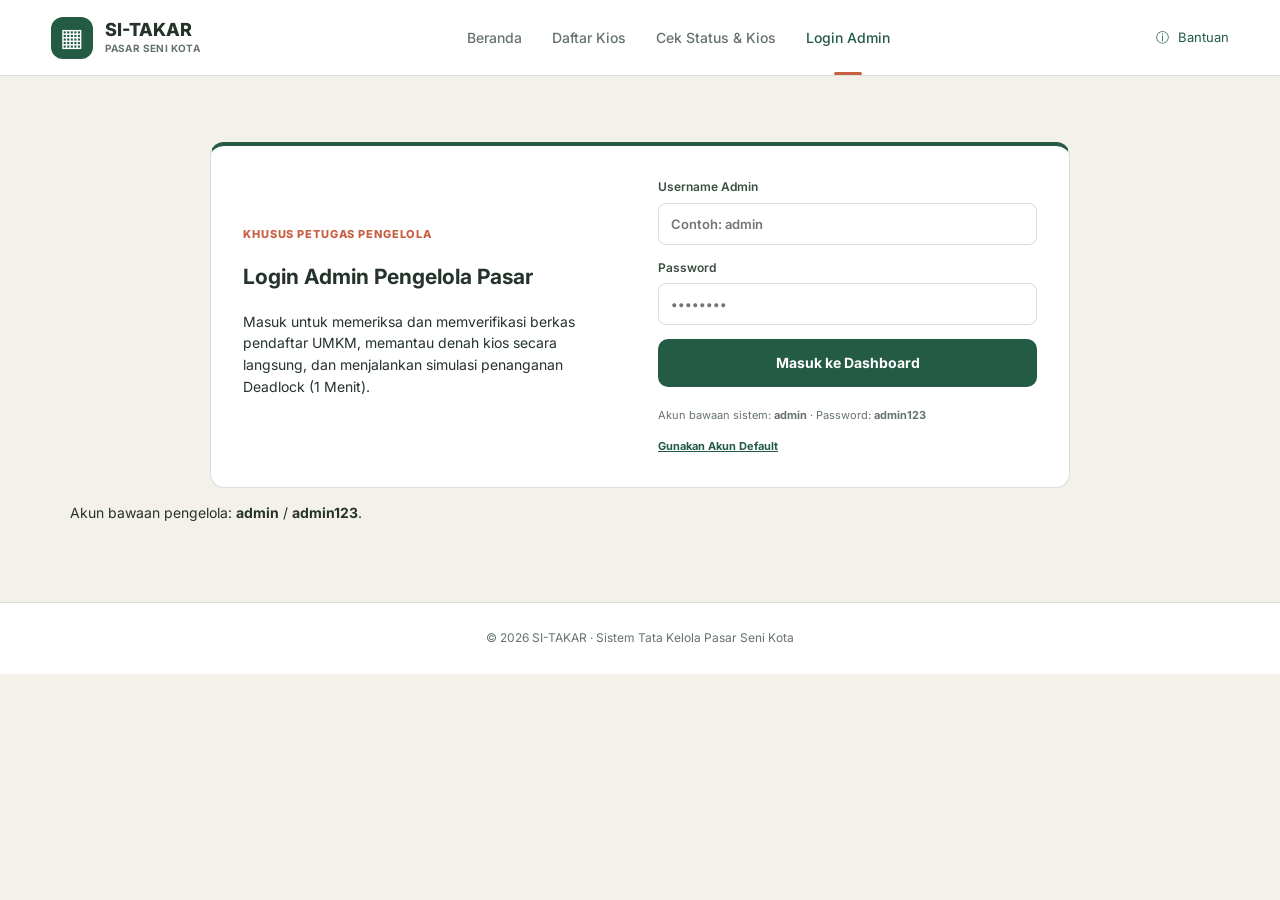
==== commit a6af4fac: "Simulasi MLQ dan Deadlock, Sinkronisasi admin dan user" ====
--- a/templates/admin.html
+++ b/templates/admin.html
@@ -3,268 +3,249 @@
   <head>
     <meta charset="utf-8" />
     <meta name="viewport" content="width=device-width, initial-scale=1" />
-    <meta name="theme-color" content="#173e31" />
-    <title>Dashboard Admin | SI-TAKAR</title>
-    <link rel="stylesheet" href="/static/css/admin.css" />
-    <script src="/static/js/admin.js" defer></script>
+    <title>Panel Pengelola Pasar (Admin) | SI-TAKAR</title>
+    <link rel="stylesheet" href="../static/css/style.css" />
+    <script src="../static/js/app.js" defer></script>
   </head>
-  <body class="admin-page">
-    <aside class="admin-sidebar">
-      <a class="admin-brand" href="/" aria-label="SI-TAKAR, kembali ke beranda">
-        <span class="admin-brand-mark">ST</span>
-        <span><b>SI-TAKAR</b><small>PENGELOLAAN PASAR</small></span>
+  <body class="form-page">
+    <header class="public-nav">
+      <a class="brand" href="./index.html" aria-label="Beranda SI-TAKAR">
+        <span class="brand-mark">▦</span>
+        <span><b>SI-TAKAR</b><small>PASAR SENI KOTA</small></span>
       </a>
-      <p class="sidebar-label">RUANG KERJA</p>
-      <nav class="admin-nav" aria-label="Navigasi admin">
-        <a class="selected" href="/admin" aria-current="page"
-          ><span>▦</span>Ringkasan</a
-        >
-        <a href="#antrean"><span>☷</span>Antrean UMKM</a>
-        <a href="#lapak"><span>⌖</span>Denah lapak</a>
-        <a href="#aktivitas"><span>↻</span>Aktivitas sistem</a>
+      <button class="mobile-menu" data-menu-toggle aria-label="Buka menu">
+        ☰
+      </button>
+      <nav class="nav-links" data-nav>
+        <a href="./index.html">Beranda</a>
+        <a href="./pendaftaran.html">Daftar Kios</a>
+        <a href="./status.html">Cek Status &amp; Kios</a>
+        <a class="active" href="./admin.html">Login Admin</a>
       </nav>
-      <div class="sidebar-bottom">
-        <span class="service-dot"></span>
-        <span><b>Layanan berjalan</b><small>SI-TAKAR API</small></span>
-        <a
-          href="/docs"
-          aria-label="Buka dokumentasi API"
-          title="Dokumentasi API"
-          >↗</a
-        >
-      </div>
-    </aside>
-
-    <main class="admin-main">
-      <header class="admin-topbar">
-        <div class="breadcrumb">
-          <span>SI-TAKAR</span><i>/</i><b>Dashboard</b>
-        </div>
-        <div class="topbar-actions">
-          <span class="today-label" id="today-label"></span>
-          <button
-            class="icon-button"
-            id="refresh-button"
-            type="button"
-            title="Muat ulang data"
-            aria-label="Muat ulang data"
-          >
-            ↻
-          </button>
-          <button
-            class="admin-avatar"
-            id="logout-button"
-            type="button"
-            title="Keluar"
-          >
-            A
-          </button>
-        </div>
-      </header>
-
-      <div class="dashboard-content">
-        <section class="welcome-row">
+      <a class="help-link" href="./index.html#bantuan">ⓘ <span>Bantuan</span></a>
+    </header>
+
+    <main class="admin-shell">
+      <!-- FORM LOGIN ADMIN -->
+      <section class="admin-login" id="admin-login-panel">
+        <div class="admin-login-copy">
+          <span class="kicker">KHUSUS PETUGAS PENGELOLA</span>
+          <h1>Login Admin Pengelola Pasar</h1>
+          <p>
+            Masuk untuk memeriksa dan memverifikasi berkas pendaftar UMKM, memantau denah kios secara langsung,
+            dan menjalankan simulasi penanganan Deadlock (1 Menit).
+          </p>
+        </div>
+        <form id="admin-login-form" class="admin-login-form">
+          <label>
+            Username Admin
+            <input name="username" autocomplete="username" required placeholder="Contoh: admin" />
+          </label>
+          <label>
+            Password
+            <input
+              name="password"
+              type="password"
+              autocomplete="current-password"
+              required
+              placeholder="••••••••"
+            />
+          </label>
+          <button class="btn btn-green" type="submit" style="font-size: 14px; padding: 12px;">
+            Masuk ke Dashboard
+          </button>
+          <p class="demo-credentials">
+            Akun bawaan sistem: <b>admin</b> · Password: <b>admin123</b>
+          </p>
+          <button class="demo-fill" id="demo-fill" type="button">
+            Gunakan Akun Default
+          </button>
+        </form>
+      </section>
+
+      <!-- DASHBOARD ADMIN UTAMA -->
+      <section id="admin-dashboard" class="admin-dashboard" hidden>
+        <div class="dashboard-heading">
           <div>
-            <span class="eyebrow-admin">PANEL PENGELOLA</span>
-            <h1>Ringkasan operasional</h1>
-            <p>
-              Pantau antrean, ketersediaan lapak, dan aktivitas pengelolaan
-              pasar.
-            </p>
-          </div>
-          <button
-            class="btn-admin btn-primary"
-            id="deadlock-button"
-            type="button"
-          >
-            <span>↻</span> Jalankan pemeriksaan
-          </button>
-        </section>
-
-        <div
-          class="notice-bar"
-          id="dashboard-notice"
-          role="status"
-          aria-live="polite"
-          hidden
-        ></div>
-
-        <section class="metric-grid" aria-label="Ringkasan statistik">
-          <article class="metric-card metric-applicants">
-            <div class="metric-top">
-              <span class="metric-label">TOTAL PENDAFTAR</span
-              ><span class="metric-icon">◎</span>
-            </div>
-            <strong id="metric-applicants">—</strong>
-            <span class="metric-foot"><i></i> Seluruh status pendaftaran</span>
-          </article>
-          <article class="metric-card metric-queue">
-            <div class="metric-top">
-              <span class="metric-label">DALAM ANTREAN</span
-              ><span class="metric-icon">☷</span>
-            </div>
-            <strong id="metric-queue">—</strong>
-            <span class="metric-foot">Menunggu alokasi lapak</span>
-          </article>
-          <article class="metric-card metric-stalls">
-            <div class="metric-top">
-              <span class="metric-label">LAPAK TERSEDIA</span
-              ><span class="metric-icon">⌖</span>
-            </div>
-            <strong id="metric-empty">—</strong>
-            <span class="metric-foot"
-              ><span id="metric-occupancy">—</span> tingkat keterisian</span
-            >
-          </article>
-          <article class="metric-card metric-alerts">
-            <div class="metric-top">
-              <span class="metric-label">CATATAN PELANGGARAN</span
-              ><span class="metric-icon">!</span>
-            </div>
-            <strong id="metric-violations">—</strong>
-            <span class="metric-foot">Terekam dalam sistem</span>
-          </article>
-        </section>
-
-        <section class="overview-grid">
-          <article class="panel queue-panel" id="antrean">
-            <div class="panel-heading">
-              <div>
-                <span class="section-index">01 / PRIORITAS</span>
-                <h2>Antrean pendaftar</h2>
-              </div>
-              <span class="live-label"><i></i> LIVE</span>
-            </div>
-            <div class="queue-tabs" role="tablist" aria-label="Filter antrean">
-              <button
-                class="queue-tab active"
-                type="button"
-                data-queue-filter="all"
-                aria-pressed="true"
-              >
-                Semua <b id="tab-all">0</b>
+            <span class="kicker">PANEL KENDALI PASAR SENI</span>
+            <h1>Dashboard Pengelola Pasar</h1>
+            <p>Petugas aktif: <b id="admin-username"></b></p>
+          </div>
+          <div class="dashboard-actions">
+            <button class="btn btn-light" id="dashboard-refresh" type="button">
+              🔄 Segarkan Data
+            </button>
+            <button class="btn btn-green" id="admin-logout" type="button">
+              Keluar
+            </button>
+          </div>
+        </div>
+
+        <!-- STATISTIK RINGKAS -->
+        <div class="dashboard-metrics" aria-live="polite">
+          <article class="dashboard-metric">
+            <span>Pendaftar Mengantre</span>
+            <strong id="metric-applicants">0</strong>
+          </article>
+          <article class="dashboard-metric" style="border-left: 4px solid #37895f;">
+            <span>Lapak Kosong (Hijau)</span>
+            <strong id="metric-empty-stalls">0</strong>
+          </article>
+          <article class="dashboard-metric" style="border-left: 4px solid #d5a522;">
+            <span>Lapak Dipesan (Kuning)</span>
+            <strong id="metric-booked-stalls">0</strong>
+          </article>
+          <article class="dashboard-metric" style="border-left: 4px solid #d25b4d;">
+            <span>Lapak Terisi (Merah)</span>
+            <strong id="metric-occupied-stalls">0</strong>
+          </article>
+        </div>
+
+        <!-- NAVIGASI TAB MENU ADMIN -->
+        <div class="admin-tabs" style="display: flex; gap: 8px; margin: 24px 0 16px; border-bottom: 2px solid var(--line); padding-bottom: 8px; flex-wrap: wrap;">
+          <button type="button" class="btn btn-green tab-btn active" data-tab="tab-verifikasi">
+            📋 Verifikasi Pendaftar &amp; Berkas
+          </button>
+          <button type="button" class="btn btn-light tab-btn" data-tab="tab-denah">
+            🏢 Peta Denah Kios (Live Grid)
+          </button>
+          <button type="button" class="btn btn-light tab-btn" data-tab="tab-antrean">
+            👥 Antrean Prioritas (MLQ)
+          </button>
+          <button type="button" class="btn btn-light tab-btn" data-tab="tab-deadlock">
+            ⏱️ Simulasi Deadlock (1 Menit)
+          </button>
+        </div>
+
+        <!-- TAB 1: VERIFIKASI PENDAFTAR & DATA LENGKAP -->
+        <section id="tab-verifikasi" class="tab-pane">
+          <div class="dashboard-section-heading">
+            <div>
+              <span class="kicker">TUGAS PENGELOLA</span>
+              <h2>Pemeriksaan &amp; Verifikasi Berkas Pendaftar UMKM</h2>
+            </div>
+            <span class="muted small">Semua input pendaftar tersinkronisasi di sini. Keputusan &amp; catatan Anda langsung dibaca oleh pendaftar.</span>
+          </div>
+          <div id="applicant-review-list" class="review-list"></div>
+        </section>
+
+        <!-- TAB 2: PETA DENAH KIOS (LIVE GRID) -->
+        <section id="tab-denah" class="tab-pane" style="display: none;">
+          <div class="dashboard-section-heading">
+            <div>
+              <span class="kicker">TATA RUANG PASAR</span>
+              <h2>Peta Denah Kios Interaktif (Live Grid)</h2>
+            </div>
+            <div class="map-legend">
+              <span class="legend-item"><i class="dot green-dot"></i> Hijau: Kosong (Siap Dialokasikan)</span>
+              <span class="legend-item"><i class="dot yellow-dot"></i> Kuning: Dipesan (Menunggu Konfirmasi &lt; 1 Menit)</span>
+              <span class="legend-item"><i class="dot red-dot"></i> Merah: Terisi (Aktif Jualan)</span>
+            </div>
+          </div>
+          <div id="stall-grid" class="stall-grid" aria-live="polite"></div>
+
+          <!-- Tambah Lapak Baru -->
+          <div class="card" style="margin-top: 20px; background: #fff;">
+            <h3>➕ Tambah Kios Baru ke Denah Pasar</h3>
+            <form id="add-stall-form" class="field-grid" style="grid-template-columns: repeat(auto-fit, minmax(130px, 1fr)); align-items: end; gap: 12px; margin-top: 10px;">
+              <label>Kode Kios
+                <input name="kode_lapak" placeholder="Misal: D1" required />
+              </label>
+              <label>Panjang (m)
+                <input name="panjang" type="number" step="0.1" min="1" placeholder="3" required />
+              </label>
+              <label>Lebar (m)
+                <input name="lebar" type="number" step="0.1" min="1" placeholder="3" required />
+              </label>
+              <label>Posisi X (Kolom)
+                <input name="posisi_x" type="number" min="0" value="0" required />
+              </label>
+              <label>Posisi Y (Baris)
+                <input name="posisi_y" type="number" min="0" value="0" required />
+              </label>
+              <button class="btn btn-green" type="submit" style="height: 42px;">
+                + Tambah Kios
               </button>
-              <button
-                class="queue-tab"
-                type="button"
-                data-queue-filter="1"
-                aria-pressed="false"
-              >
-                Q1 <b id="tab-q1">0</b>
-              </button>
-              <button
-                class="queue-tab"
-                type="button"
-                data-queue-filter="2"
-                aria-pressed="false"
-              >
-                Q2 <b id="tab-q2">0</b>
-              </button>
-              <button
-                class="queue-tab"
-                type="button"
-                data-queue-filter="3"
-                aria-pressed="false"
-              >
-                Q3 <b id="tab-q3">0</b>
-              </button>
-            </div>
-            <div class="table-scroll">
-              <table>
-                <thead>
-                  <tr>
-                    <th>USAHA</th>
-                    <th>PEMILIK</th>
-                    <th>QUEUE</th>
-                    <th>STATUS</th>
-                  </tr>
-                </thead>
-                <tbody id="queue-table-body">
-                  <tr>
-                    <td colspan="4" class="table-message">Memuat antrean...</td>
-                  </tr>
-                </tbody>
-              </table>
-            </div>
-            <p class="panel-foot" id="queue-foot">
-              Prioritas MLQ · urut berdasarkan waktu pendaftaran
-            </p>
-          </article>
-
-          <article class="panel occupancy-panel" id="lapak">
-            <div class="panel-heading">
-              <div>
-                <span class="section-index">02 / DENAH</span>
-                <h2>Status lapak</h2>
-              </div>
-              <a
-                class="text-action"
-                href="/docs#/Peta%20Denah%20Pasar/peta_lapak_peta__get"
-                >API denah ↗</a
-              >
-            </div>
-            <div class="stall-summary" id="stall-summary">
-              <div>
-                <i class="legend-dot empty-dot"></i><span>Kosong</span
-                ><b id="stall-empty">—</b>
-              </div>
-              <div>
-                <i class="legend-dot reserved-dot"></i><span>Dipesan</span
-                ><b id="stall-reserved">—</b>
-              </div>
-              <div>
-                <i class="legend-dot occupied-dot"></i><span>Terisi</span
-                ><b id="stall-occupied">—</b>
-              </div>
-            </div>
-            <div
-              class="stall-map"
-              id="stall-map"
-              aria-label="Peta status lapak"
-            ></div>
-            <div class="map-footer">
-              <span><i class="legend-dot empty-dot"></i> Tersedia</span
-              ><span
-                ><i class="legend-dot reserved-dot"></i> Menunggu
-                konfirmasi</span
-              ><span><i class="legend-dot occupied-dot"></i> Aktif</span>
-            </div>
-          </article>
-        </section>
-
-        <section class="panel activity-panel" id="aktivitas">
-          <div class="panel-heading">
-            <div>
-              <span class="section-index">03 / AUDIT</span>
-              <h2>Aktivitas sistem</h2>
-            </div>
-            <button class="text-action" id="activity-refresh" type="button">
-              Perbarui ↻
+            </form>
+          </div>
+        </section>
+
+        <!-- TAB 3: ANTREAN PRIORITAS MLQ -->
+        <section id="tab-antrean" class="tab-pane" style="display: none;">
+          <div class="dashboard-section-heading">
+            <div>
+              <span class="kicker">DISTRIBUSI KEADILAN SOSIAL</span>
+              <h2>Antrean Multi-Level Queue (MLQ)</h2>
+            </div>
+            <span id="dashboard-updated" class="muted small"></span>
+          </div>
+          <div class="queue-columns">
+            <section class="queue-column">
+              <h3>Queue 1 <span>Prioritas Utama (Afirmasi)</span></h3>
+              <p class="queue-desc muted small">Warga lokal, kriya/seni otentik tanpa toko fisik, disabilitas, atau warga pra-sejahtera.</p>
+              <div id="queue-1" class="queue-list"></div>
+            </section>
+            <section class="queue-column">
+              <h3>Queue 2 <span>Prioritas Pendukung</span></h3>
+              <p class="queue-desc muted small">Kuliner, fesyen, aksesoris, &amp; jasa kreatif lokal buatan sendiri. Diproses setelah Q1 terpenuhi.</p>
+              <div id="queue-2" class="queue-list"></div>
+            </section>
+            <section class="queue-column">
+              <h3>Queue 3 <span>Prioritas Reguler</span></h3>
+              <p class="queue-desc muted small">Luar daerah, reseller pabrik, franchise, toko cabang &gt; 1, atau modal besar. Cadangan ruang sisa.</p>
+              <div id="queue-3" class="queue-list"></div>
+            </section>
+          </div>
+
+          <section class="dashboard-analytics" style="margin-top: 24px;">
+            <div class="dashboard-chart">
+              <h3>Distribusi Antrean</h3>
+              <div id="queue-chart" class="chart-bars" role="img" aria-label="Grafik komposisi antrean"></div>
+            </div>
+            <div class="dashboard-chart">
+              <h3>Kapasitas Kios Pasar</h3>
+              <div id="stall-chart" class="chart-bars" role="img" aria-label="Grafik status lapak"></div>
+            </div>
+          </section>
+        </section>
+
+        <!-- TAB 4: SIMULASI DEADLOCK & LOG -->
+        <section id="tab-deadlock" class="tab-pane" style="display: none;">
+          <div class="dashboard-section-heading">
+            <div>
+              <span class="kicker">PENCEGAHAN KEMACETAN PASAR</span>
+              <h2>Simulasi Deadlock (Timeout 1 Menit &amp; Preemption)</h2>
+            </div>
+            <button class="btn btn-green" id="deadlock-run" type="button" style="padding: 10px 20px;">
+              ⚡ Jalankan Pemeriksaan Deadlock Sekarang
             </button>
           </div>
-          <div class="activity-table-wrap">
-            <table>
-              <thead>
-                <tr>
-                  <th>WAKTU</th>
-                  <th>USAHA</th>
-                  <th>JENIS</th>
-                  <th>CATATAN</th>
-                </tr>
-              </thead>
-              <tbody id="activity-table-body">
-                <tr>
-                  <td colspan="4" class="table-message">Memuat aktivitas...</td>
-                </tr>
-              </tbody>
-            </table>
-          </div>
-        </section>
-        <footer class="admin-footer">
-          <span>SI-TAKAR · Sistem Tata Kelola Pasar Seni Kota</span
-          ><span id="last-updated">Menunggu sinkronisasi</span>
-        </footer>
-      </div>
+          
+          <div class="info-box" style="margin: 14px 0; background: #fffbe6; border-left: 4px solid #d5a522; color: #7d5700;">
+            <b>ℹ️ Parameter Simulasi Deadlock Aktif:</b><br />
+            • <b>Timeout (1 Menit / 60 Detik):</b> Pendaftar yang telah diberi kios tetapi tidak konfirmasi dalam 1 menit akan dibatalkan otomatis dan nomornya dilempar ke antrean paling belakang.<br />
+            • <b>Preemption:</b> Kios yang tidak dibuka/absen selama 2 menit (dengan peringatan di 30 detik) akan dicabut paksa sepihak.<br />
+            • <b>Pengecekan Otomatis (Cron Background):</b> Berjalan otomatis setiap 3 detik.
+          </div>
+
+          <h3>Riwayat Log Deadlock (Timeout &amp; Preemption)</h3>
+          <div id="deadlock-log" class="deadlock-log" aria-live="polite"></div>
+        </section>
+      </section>
+
+      <p
+        id="admin-message"
+        class="inline-message"
+        role="status"
+        aria-live="polite"
+      ></p>
+      <p class="admin-footnote" id="admin-footnote">
+        Akun bawaan pengelola: <b>admin</b> / <b>admin123</b>.
+      </p>
     </main>
+
+    <footer class="site-footer">
+      © 2026 SI-TAKAR · Sistem Tata Kelola Pasar Seni Kota
+    </footer>
   </body>
 </html>
--- a/static/css/style.css
+++ b/static/css/style.css
@@ -0,0 +1,1214 @@
+@import url("https://fonts.googleapis.com/css2?family=Inter:wght@400;500;600;700;800&display=swap");
+:root {
+  --forest: #173e31;
+  --green: #245b45;
+  --green-soft: #eef5ef;
+  --coral: #c76042;
+  --cream: #f4f1ea;
+  --cream-2: #faf8f3;
+  --text: #25332b;
+  --muted: #66736b;
+  --line: #d9ded7;
+  --white: #fff;
+  --blue: #2875b9;
+  --yellow: #e7b544;
+  --shadow: 0 12px 30px rgba(24, 50, 40, 0.09);
+}
+* {
+  box-sizing: border-box;
+}
+html {
+  scroll-behavior: smooth;
+}
+body {
+  margin: 0;
+  background: var(--cream);
+  color: var(--text);
+  font-family: Inter, Arial, sans-serif;
+  font-size: 14px;
+  line-height: 1.55;
+}
+a {
+  color: inherit;
+  text-decoration: none;
+}
+button,
+input,
+select,
+textarea {
+  font: inherit;
+}
+button,
+a {
+  -webkit-tap-highlight-color: transparent;
+}
+.public-nav {
+  height: 76px;
+  background: #fff;
+  border-bottom: 1px solid var(--line);
+  display: flex;
+  align-items: center;
+  justify-content: space-between;
+  padding: 0 clamp(20px, 4vw, 56px);
+  gap: 20px;
+}
+.brand {
+  display: flex;
+  align-items: center;
+  gap: 12px;
+  flex-shrink: 0;
+}
+.brand-mark {
+  height: 42px;
+  width: 42px;
+  border-radius: 12px;
+  background: var(--green);
+  display: grid;
+  place-items: center;
+  color: white;
+  font-size: 25px;
+}
+.brand b {
+  display: block;
+  font-size: 18px;
+  font-weight: 800;
+  line-height: 1.2;
+}
+.brand small {
+  display: block;
+  color: var(--muted);
+  font-size: 10px;
+  font-weight: 700;
+  letter-spacing: 0.04em;
+}
+.nav-links {
+  display: flex;
+  align-items: center;
+  gap: 30px;
+  height: 100%;
+}
+.nav-links a {
+  height: 100%;
+  display: flex;
+  align-items: center;
+  position: relative;
+  color: var(--muted);
+  font-weight: 500;
+}
+.nav-links a.active,
+.nav-links a:hover {
+  color: var(--green);
+}
+.nav-links a.active:after {
+  content: "";
+  height: 3px;
+  width: 28px;
+  background: var(--coral);
+  position: absolute;
+  bottom: 0;
+  left: 50%;
+  transform: translateX(-50%);
+  border-radius: 4px;
+}
+.help-link {
+  display: flex;
+  align-items: center;
+  gap: 9px;
+  color: var(--green);
+  font-size: 13px;
+  white-space: nowrap;
+}
+.mobile-menu {
+  display: none;
+  border: 0;
+  background: transparent;
+  font-size: 23px;
+  color: var(--green);
+  cursor: pointer;
+}
+.hero {
+  background: var(--forest);
+  color: #fff;
+  padding: 54px clamp(24px, 4.5vw, 64px);
+  display: grid;
+  grid-template-columns: minmax(0, 1fr) minmax(360px, 470px);
+  gap: 48px;
+  align-items: center;
+}
+.hero-copy {
+  max-width: 800px;
+}
+.eyebrow {
+  display: inline-flex;
+  align-items: center;
+  gap: 8px;
+  background: rgba(255, 255, 255, 0.09);
+  border-radius: 999px;
+  padding: 7px 12px;
+  font-size: 11px;
+  font-weight: 700;
+  letter-spacing: 0.03em;
+}
+.eyebrow i,
+.pill i {
+  width: 6px;
+  height: 6px;
+  background: #83b99b;
+  border-radius: 50%;
+  display: inline-block;
+}
+.hero h1 {
+  font-size: clamp(34px, 4vw, 46px);
+  line-height: 1.08;
+  letter-spacing: -0.04em;
+  margin: 22px 0;
+  max-width: 800px;
+}
+.hero-copy > p {
+  color: #dce8de;
+  font-size: 16px;
+  line-height: 1.65;
+  max-width: 610px;
+  margin: 0 0 24px;
+}
+.hero-actions {
+  display: flex;
+  gap: 12px;
+  flex-wrap: wrap;
+}
+.btn {
+  display: inline-flex;
+  align-items: center;
+  justify-content: center;
+  gap: 8px;
+  min-height: 44px;
+  padding: 11px 18px;
+  border: 1px solid transparent;
+  border-radius: 10px;
+  font-weight: 700;
+  font-size: 13px;
+  cursor: pointer;
+  transition:
+    transform 0.15s,
+    box-shadow 0.15s,
+    background 0.15s;
+}
+.btn:hover {
+  transform: translateY(-1px);
+  box-shadow: 0 5px 14px rgba(0, 0, 0, 0.1);
+}
+.btn-green {
+  background: var(--green);
+  color: #fff;
+}
+.btn-green:hover {
+  background: #1b4736;
+}
+.btn-coral {
+  background: var(--coral);
+  color: #fff;
+}
+.btn-coral:hover {
+  background: #b14e32;
+}
+.btn-light {
+  background: #fff;
+  border-color: var(--line);
+  color: var(--text);
+}
+.btn-light:hover {
+  background: #f0f3ef;
+}
+.btn-outline {
+  background: transparent;
+  border-color: currentColor;
+  color: inherit;
+}
+.trust-row {
+  display: flex;
+  gap: 24px;
+  flex-wrap: wrap;
+  color: #bfd4c6;
+  font-size: 13px;
+  margin-top: 24px;
+}
+.availability-card {
+  background: #fff;
+  color: var(--text);
+  border-radius: 20px;
+  padding: 28px;
+  box-shadow: var(--shadow);
+}
+.card-heading {
+  display: flex;
+  align-items: center;
+  justify-content: space-between;
+  gap: 16px;
+  margin-bottom: 22px;
+}
+.card-heading h2 {
+  font-size: 18px;
+  margin: 0 0 4px;
+}
+.pill {
+  display: inline-flex;
+  align-items: center;
+  gap: 6px;
+  padding: 4px 10px;
+  border-radius: 999px;
+  font-size: 11px;
+  font-weight: 700;
+}
+.pill-green {
+  background: #e5f2eb;
+  color: #245b45;
+}
+.pill-yellow {
+  background: #fbf3db;
+  color: #936f1b;
+}
+.pill-coral {
+  background: #fbeae6;
+  color: var(--coral);
+}
+.metric-pair {
+  display: grid;
+  grid-template-columns: 1fr 1fr;
+  gap: 12px;
+  margin-bottom: 22px;
+}
+.metric {
+  padding: 16px;
+  border-radius: 12px;
+}
+.metric strong {
+  display: block;
+  font-size: 32px;
+  line-height: 1;
+  margin-bottom: 6px;
+}
+.metric span {
+  font-size: 11px;
+  color: var(--muted);
+}
+.metric-green {
+  background: var(--green-soft);
+}
+.metric-green strong {
+  color: var(--green);
+}
+.metric-cream {
+  background: var(--cream-2);
+}
+.zone-list {
+  display: grid;
+  gap: 12px;
+}
+.zone-row > div:first-child {
+  display: flex;
+  justify-content: space-between;
+  gap: 10px;
+  font-size: 12px;
+  margin-bottom: 6px;
+}
+.zone-row b {
+  color: var(--green);
+  font-size: 11px;
+  white-space: nowrap;
+}
+.zone-row .coral-text {
+  color: var(--muted);
+}
+.progress {
+  height: 7px;
+  background: var(--line);
+  border-radius: 5px;
+  overflow: hidden;
+}
+.progress i {
+  display: block;
+  height: 100%;
+  background: var(--green);
+  border-radius: 5px;
+}
+.process-section {
+  padding: 48px clamp(24px, 4.5vw, 64px);
+}
+.section-heading {
+  display: flex;
+  align-items: flex-end;
+  justify-content: space-between;
+  gap: 40px;
+  margin-bottom: 28px;
+}
+.kicker {
+  font-size: 11px;
+  font-weight: 800;
+  letter-spacing: 0.08em;
+  color: var(--coral);
+}
+.section-heading h2,
+.page-intro h1 {
+  font-size: clamp(25px, 3vw, 34px);
+  line-height: 1.2;
+  letter-spacing: -0.03em;
+  margin: 8px 0 0;
+}
+.section-heading > p {
+  max-width: 420px;
+  color: var(--muted);
+  margin: 0;
+}
+.process-grid {
+  display: grid;
+  grid-template-columns: repeat(4, 1fr);
+  gap: 16px;
+}
+.process-card {
+  background: #fff;
+  border: 1px solid var(--line);
+  border-radius: 16px;
+  padding: 20px;
+  min-height: 158px;
+}
+.process-icon {
+  width: 38px;
+  height: 38px;
+  border-radius: 12px;
+  background: var(--green-soft);
+  color: var(--green);
+  display: grid;
+  place-items: center;
+  font-size: 20px;
+  margin-bottom: 13px;
+}
+.process-card > b {
+  float: right;
+  color: #a1aaa3;
+  font-size: 12px;
+}
+.process-card h3 {
+  margin: 0 0 6px;
+  font-size: 16px;
+}
+.process-card p {
+  margin: 0;
+  color: var(--muted);
+  font-size: 13px;
+}
+.bottom-help {
+  margin: 0 clamp(24px, 4.5vw, 64px) 48px;
+  background: var(--forest);
+  color: #fff;
+  border-radius: 16px;
+  padding: 26px 32px;
+  display: flex;
+  justify-content: space-between;
+  align-items: center;
+  gap: 20px;
+}
+.bottom-help p {
+  margin: 4px 0 0;
+  color: #c9dbcf;
+}
+.site-footer {
+  text-align: center;
+  padding: 26px;
+  color: var(--muted);
+  font-size: 12px;
+  border-top: 1px solid var(--line);
+  background: #fff;
+}
+.form-shell,
+.status-shell,
+.profile-shell {
+  max-width: 1080px;
+  margin: 0 auto;
+  padding: 40px 24px 64px;
+}
+.page-intro {
+  margin-bottom: 28px;
+}
+.page-intro p {
+  color: var(--muted);
+  margin: 8px 0 0;
+  max-width: 680px;
+}
+.form-layout {
+  display: grid;
+  grid-template-columns: minmax(0, 1fr) 340px;
+  gap: 28px;
+  align-items: flex-start;
+}
+.form-card,
+.card {
+  background: #fff;
+  border: 1px solid var(--line);
+  border-radius: 16px;
+  box-shadow: 0 4px 18px rgba(0, 0, 0, 0.04);
+}
+.form-section {
+  padding: 26px 30px;
+  border-bottom: 1px solid var(--line);
+}
+.form-section:last-of-type {
+  border-bottom: 0;
+}
+.form-section-title {
+  display: flex;
+  align-items: flex-start;
+  gap: 14px;
+  margin-bottom: 20px;
+}
+.step-number {
+  width: 32px;
+  height: 32px;
+  border-radius: 10px;
+  background: var(--green-soft);
+  color: var(--green);
+  display: grid;
+  place-items: center;
+  font-weight: 800;
+  font-size: 14px;
+  flex-shrink: 0;
+}
+.form-section-title h2 {
+  font-size: 17px;
+  margin: 0 0 4px;
+}
+.form-section-title p {
+  margin: 0;
+  color: var(--muted);
+  font-size: 12px;
+}
+.field-grid {
+  display: grid;
+  grid-template-columns: 1fr 1fr;
+  gap: 16px;
+}
+.full-field {
+  grid-column: 1/-1;
+}
+label {
+  display: grid;
+  gap: 6px;
+  font-size: 12px;
+  font-weight: 600;
+  color: #3b4c41;
+}
+.required {
+  color: var(--coral);
+}
+input,
+select,
+textarea {
+  width: 100%;
+  border: 1px solid var(--line);
+  border-radius: 8px;
+  padding: 10px 12px;
+  background: #fff;
+  color: var(--text);
+  font-size: 13px;
+  outline: 0;
+  transition:
+    border-color 0.15s,
+    box-shadow 0.15s;
+}
+input:focus,
+select:focus,
+textarea:focus {
+  border-color: var(--green);
+  box-shadow: 0 0 0 3px rgba(36, 91, 69, 0.12);
+}
+.check-field {
+  display: flex;
+  align-items: flex-start;
+  gap: 10px;
+  font-size: 12px;
+  font-weight: 500;
+  cursor: pointer;
+}
+.check-field input {
+  width: 18px;
+  height: 18px;
+  margin-top: 2px;
+  accent-color: var(--green);
+}
+.form-actions {
+  padding: 24px 30px;
+  display: flex;
+  justify-content: space-between;
+  align-items: center;
+  gap: 14px;
+  border-top: 1px solid var(--line);
+  background: var(--cream-2);
+  border-radius: 0 0 16px 16px;
+}
+.privacy-note {
+  margin: 0;
+  padding: 0 30px 20px;
+  color: var(--muted);
+  font-size: 11px;
+  text-align: center;
+}
+.side-stack {
+  display: grid;
+  gap: 20px;
+}
+.side-card {
+  background: #fff;
+  border: 1px solid var(--line);
+  border-radius: 16px;
+  padding: 22px;
+  box-shadow: 0 4px 18px rgba(0, 0, 0, 0.04);
+}
+.side-card h2 {
+  font-size: 16px;
+  margin: 0 0 8px;
+}
+.priority-guide ul {
+  list-style: none;
+  padding: 0;
+  margin: 16px 0 0;
+  display: grid;
+  gap: 12px;
+}
+.priority-guide li {
+  display: flex;
+  align-items: flex-start;
+  gap: 10px;
+  font-size: 12px;
+}
+.dot {
+  width: 10px;
+  height: 10px;
+  border-radius: 50%;
+  margin-top: 4px;
+  flex-shrink: 0;
+}
+.green-dot {
+  background: #37895f;
+}
+.blue-dot {
+  background: #2a73ba;
+}
+.yellow-dot {
+  background: #d5a522;
+}
+.red-dot {
+  background: #d25b4d;
+}
+.info-box {
+  background: var(--green-soft);
+  color: var(--green);
+  padding: 12px 14px;
+  border-radius: 10px;
+  font-size: 12px;
+  margin-top: 14px;
+  line-height: 1.5;
+}
+.muted {
+  color: var(--muted);
+}
+.small {
+  font-size: 11px;
+}
+.text-link {
+  color: var(--green);
+  font-weight: 700;
+  display: inline-block;
+  margin-top: 12px;
+}
+.inline-message {
+  margin: 14px 0 0;
+  padding: 12px 16px;
+  border-radius: 8px;
+  font-size: 12px;
+  font-weight: 600;
+  display: none;
+}
+.inline-message.show {
+  display: block;
+}
+.inline-message.error {
+  background: #fde8e8;
+  color: #9b1c1c;
+  border: 1px solid #f8b4b4;
+}
+.inline-message.success {
+  background: #def7ec;
+  color: #03543f;
+  border: 1px solid #bcf0da;
+}
+
+/* Status & Timeline */
+.status-search {
+  padding: 24px;
+  margin-bottom: 22px;
+}
+.search-row {
+  display: flex;
+  gap: 12px;
+}
+.status-result {
+  padding: 28px;
+  margin-bottom: 22px;
+}
+.empty-state {
+  text-align: center;
+  padding: 32px 16px;
+}
+.empty-icon {
+  font-size: 42px;
+  display: block;
+  margin-bottom: 10px;
+}
+.empty-state h2 {
+  font-size: 18px;
+  margin: 0 0 6px;
+}
+.empty-state p {
+  color: var(--muted);
+  margin: 0 0 16px;
+}
+.status-top {
+  display: flex;
+  justify-content: space-between;
+  align-items: flex-start;
+  gap: 14px;
+  padding-bottom: 18px;
+  border-bottom: 1px solid var(--line);
+  margin-bottom: 20px;
+}
+.status-top h2 {
+  margin: 4px 0 2px;
+  font-size: 24px;
+  letter-spacing: -0.02em;
+}
+.status-detail-grid {
+  display: grid;
+  grid-template-columns: repeat(4, 1fr);
+  gap: 16px;
+  margin-bottom: 20px;
+}
+.status-detail small {
+  color: var(--muted);
+  font-size: 11px;
+  display: block;
+  margin-bottom: 2px;
+}
+.status-detail b {
+  font-size: 14px;
+}
+.timeline-card {
+  padding: 24px 28px;
+}
+.timeline-card h2 {
+  margin: 0 0 16px;
+  font-size: 16px;
+}
+.timeline {
+  display: grid;
+  grid-template-columns: repeat(4, 1fr);
+  gap: 12px;
+}
+.timeline-item {
+  border: 1px solid var(--line);
+  border-radius: 12px;
+  padding: 14px;
+  background: #fafbf9;
+}
+.timeline-item span {
+  width: 26px;
+  height: 26px;
+  border-radius: 50%;
+  background: #e2e6e1;
+  display: grid;
+  place-items: center;
+  font-weight: 700;
+  font-size: 11px;
+  margin-bottom: 10px;
+}
+.timeline-item b {
+  display: block;
+  font-size: 13px;
+  margin-bottom: 3px;
+}
+.timeline-item small {
+  display: block;
+  color: var(--muted);
+  font-size: 11px;
+  line-height: 1.35;
+}
+.timeline-item.done {
+  border-color: #bad3c3;
+  background: #f2f7f4;
+}
+.timeline-item.done span {
+  background: #245b45;
+  color: #fff;
+}
+.timeline-item.current {
+  border-color: var(--coral);
+  background: #fff;
+  box-shadow: 0 4px 12px rgba(199, 96, 66, 0.1);
+}
+.timeline-item.current span {
+  background: var(--coral);
+  color: #fff;
+}
+
+/* Callouts & CTA Alokasi */
+.cta-allocation {
+  background: #fffdf5;
+  border: 2px solid #e5b332;
+  border-radius: 14px;
+  padding: 24px;
+  margin-top: 20px;
+  box-shadow: 0 4px 18px rgba(213, 165, 34, 0.15);
+}
+.cta-allocation-header {
+  display: flex;
+  justify-content: space-between;
+  align-items: center;
+  flex-wrap: wrap;
+  gap: 12px;
+  margin-bottom: 16px;
+}
+.cta-allocation h2 {
+  margin: 0;
+  color: #8f6500;
+  font-size: 20px;
+}
+.countdown-container {
+  background: #232a26;
+  color: #fff;
+  border-radius: 12px;
+  padding: 18px;
+  margin: 18px 0;
+  text-align: center;
+}
+.countdown-title {
+  font-size: 11px;
+  text-transform: uppercase;
+  letter-spacing: 0.08em;
+  color: #cfd8d3;
+  margin-bottom: 10px;
+}
+.countdown-display {
+  display: flex;
+  justify-content: center;
+  align-items: center;
+  gap: 10px;
+  font-family: monospace;
+}
+.countdown-box {
+  background: rgba(255, 255, 255, 0.14);
+  border-radius: 8px;
+  padding: 8px 12px;
+  min-width: 58px;
+}
+.countdown-box strong {
+  display: block;
+  font-size: 26px;
+  color: #ffe066;
+  line-height: 1;
+}
+.countdown-box small {
+  font-size: 10px;
+  text-transform: uppercase;
+  color: #cfd8d3;
+}
+.countdown-colon {
+  font-size: 22px;
+  font-weight: bold;
+  color: #ffe066;
+}
+.timeout-notice {
+  background: #fff4e5;
+  border-left: 4px solid #d5a522;
+  padding: 12px 16px;
+  border-radius: 4px;
+  font-size: 12px;
+  color: #6d4b00;
+  margin-bottom: 18px;
+  line-height: 1.5;
+}
+.panel-lapak-aktif {
+  background: #f7faf7;
+  border: 2px solid #37895f;
+  border-radius: 14px;
+  padding: 24px;
+  margin-top: 20px;
+}
+.stall-box {
+  background: var(--green-soft);
+  border-radius: 12px;
+  padding: 18px;
+  display: grid;
+  gap: 4px;
+  margin: 14px 0;
+}
+.stall-box strong {
+  font-size: 28px;
+  color: var(--green);
+}
+.warning-preemption {
+  background: #fff1f0;
+  border: 1px solid #ffa39e;
+  border-left: 5px solid #d25b4d;
+  padding: 14px 18px;
+  border-radius: 8px;
+  color: #a8071a;
+  margin: 16px 0;
+  font-size: 12px;
+  line-height: 1.5;
+}
+.preemption-meter-wrap {
+  margin: 18px 0;
+  background: #fff;
+  padding: 14px;
+  border-radius: 10px;
+  border: 1px solid var(--line);
+}
+.preemption-bar {
+  height: 10px;
+  background: #eef1ed;
+  border-radius: 6px;
+  overflow: hidden;
+  margin: 8px 0;
+}
+.preemption-bar-fill {
+  height: 100%;
+  transition: width 0.3s;
+}
+.bar-safe { background: #37895f; }
+.bar-warning { background: #d5a522; }
+.bar-danger { background: #d25b4d; }
+
+.verifier-note {
+  background: #f3f7fa;
+  border: 1px solid #c9e0f2;
+  border-left: 4px solid #2875b9;
+  border-radius: 8px;
+  padding: 12px 16px;
+  margin-top: 14px;
+}
+.verifier-note.pending {
+  background: #fffbe6;
+  border-color: #ffe58f;
+  border-left-color: #d5a522;
+}
+.queue-badge {
+  display: inline-block;
+  padding: 4px 10px;
+  border-radius: 6px;
+  font-size: 11px;
+  font-weight: 700;
+}
+.badge-q1 { background: #e8f5ed; color: #236844; border: 1px solid #bce1cb; }
+.badge-q2 { background: #e8f0fe; color: #1a56db; border: 1px solid #bad0fb; }
+.badge-q3 { background: #fffbe6; color: #b78103; border: 1px solid #ffe58f; }
+
+/* Admin Dashboard Specific */
+.admin-shell {
+  max-width: 1180px;
+  margin: 0 auto;
+  padding: 36px 20px 64px;
+}
+.admin-login {
+  max-width: 860px;
+  margin: 30px auto 0;
+  padding: 32px;
+  background: #fff;
+  border: 1px solid var(--line);
+  border-top: 4px solid var(--green);
+  border-radius: 14px;
+  display: grid;
+  grid-template-columns: 1fr 1fr;
+  gap: 36px;
+  align-items: center;
+}
+.admin-login-form {
+  display: grid;
+  gap: 14px;
+}
+.demo-credentials {
+  font-size: 11px;
+  color: var(--muted);
+  margin: 6px 0 0;
+}
+.demo-fill {
+  background: transparent;
+  border: 0;
+  color: var(--green);
+  font-size: 11px;
+  font-weight: 700;
+  text-decoration: underline;
+  cursor: pointer;
+  padding: 0;
+  text-align: left;
+}
+.dashboard-heading {
+  display: flex;
+  justify-content: space-between;
+  align-items: flex-end;
+  gap: 20px;
+  margin-bottom: 24px;
+}
+.dashboard-heading h1 {
+  font-size: 26px;
+  margin: 6px 0 0;
+}
+.dashboard-actions {
+  display: flex;
+  gap: 10px;
+}
+.dashboard-metrics {
+  display: grid;
+  grid-template-columns: repeat(4, 1fr);
+  gap: 14px;
+}
+.dashboard-metric {
+  background: #fff;
+  border: 1px solid var(--line);
+  border-radius: 12px;
+  padding: 16px;
+}
+.dashboard-metric span {
+  font-size: 12px;
+  color: var(--muted);
+  display: block;
+  margin-bottom: 4px;
+}
+.dashboard-metric strong {
+  font-size: 28px;
+  color: var(--text);
+}
+.tab-btn {
+  font-size: 13px;
+  padding: 9px 16px;
+  min-height: 40px;
+}
+.tab-btn.active {
+  background: var(--green) !important;
+  color: #fff !important;
+}
+
+/* Applicant Review Card */
+.applicant-card {
+  background: #fff;
+  border: 1px solid var(--line);
+  border-radius: 12px;
+  padding: 18px 20px;
+  margin-bottom: 14px;
+}
+.applicant-header {
+  display: flex;
+  justify-content: space-between;
+  align-items: flex-start;
+  gap: 12px;
+  flex-wrap: wrap;
+  padding-bottom: 12px;
+  border-bottom: 1px solid #edf0eb;
+  margin-bottom: 12px;
+}
+.applicant-grid {
+  display: grid;
+  grid-template-columns: repeat(auto-fit, minmax(180px, 1fr));
+  gap: 12px;
+  font-size: 12px;
+  margin-bottom: 14px;
+}
+.applicant-grid small {
+  color: var(--muted);
+  display: block;
+}
+.applicant-grid b {
+  font-size: 13px;
+}
+.verification-action-box {
+  background: #f9fbf9;
+  border: 1px solid #e1e8df;
+  border-radius: 8px;
+  padding: 14px;
+  display: flex;
+  align-items: center;
+  gap: 12px;
+  flex-wrap: wrap;
+}
+.verification-action-box input {
+  flex: 1;
+  min-width: 220px;
+}
+
+/* Denah Live Grid */
+.stall-grid {
+  display: grid;
+  grid-template-columns: repeat(auto-fill, minmax(120px, 1fr));
+  gap: 10px;
+  margin-top: 14px;
+}
+.stall-tile {
+  min-height: 96px;
+  display: grid;
+  align-content: space-between;
+  gap: 4px;
+  padding: 12px;
+  border: 1px solid var(--line);
+  border-left: 5px solid #37895f;
+  background: #fff;
+  border-radius: 8px;
+}
+.stall-tile b {
+  font-size: 16px;
+}
+.stall-tile span {
+  font-size: 11px;
+  font-weight: 600;
+}
+.stall-tile small {
+  font-size: 10px;
+  color: var(--muted);
+}
+.stall-kuning {
+  border-left-color: #d5a522;
+}
+.stall-merah {
+  border-left-color: #d25b4d;
+}
+.map-legend {
+  display: flex;
+  gap: 16px;
+  font-size: 11px;
+  flex-wrap: wrap;
+}
+.legend-item {
+  display: flex;
+  align-items: center;
+  gap: 6px;
+}
+
+/* Queue Columns */
+.queue-columns {
+  display: grid;
+  grid-template-columns: repeat(3, 1fr);
+  gap: 16px;
+  margin-top: 14px;
+}
+.queue-column {
+  background: #fff;
+  border: 1px solid var(--line);
+  border-radius: 12px;
+  padding: 18px;
+}
+.queue-column h3 {
+  margin: 0 0 6px;
+  font-size: 15px;
+}
+.queue-desc {
+  margin: 0 0 12px;
+}
+.queue-applicant {
+  background: #fafbf9;
+  border: 1px solid var(--line);
+  border-radius: 8px;
+  padding: 10px 12px;
+  margin-bottom: 8px;
+  display: grid;
+  gap: 3px;
+}
+
+/* Deadlock Log */
+.deadlock-log {
+  margin-top: 14px;
+  background: #fff;
+  border: 1px solid var(--line);
+  border-radius: 10px;
+  overflow: hidden;
+}
+.deadlock-row {
+  display: grid;
+  grid-template-columns: 140px minmax(130px, 1fr) minmax(200px, 2fr) 160px;
+  align-items: center;
+  gap: 12px;
+  padding: 12px 16px;
+  border-bottom: 1px solid #edf0eb;
+  font-size: 12px;
+}
+.deadlock-row:last-child {
+  border-bottom: 0;
+}
+.dashboard-analytics {
+  display: grid;
+  grid-template-columns: 1fr 1fr;
+  gap: 16px;
+}
+.dashboard-chart {
+  background: #fff;
+  border: 1px solid var(--line);
+  border-radius: 12px;
+  padding: 18px;
+}
+.chart-bars {
+  display: grid;
+  gap: 10px;
+  margin-top: 12px;
+}
+.chart-row {
+  display: grid;
+  grid-template-columns: 140px 1fr 30px;
+  gap: 12px;
+  align-items: center;
+  font-size: 12px;
+}
+.chart-track {
+  height: 10px;
+  background: #edf1ed;
+  border-radius: 6px;
+  overflow: hidden;
+}
+.chart-track i {
+  display: block;
+  height: 100%;
+  background: var(--green);
+  border-radius: 6px;
+}
+
+/* Responsiveness */
+@media (max-width: 980px) {
+  .hero {
+    grid-template-columns: 1fr;
+    gap: 30px;
+  }
+  .form-layout {
+    grid-template-columns: 1fr;
+  }
+  .dashboard-metrics {
+    grid-template-columns: repeat(2, 1fr);
+  }
+  .queue-columns {
+    grid-template-columns: 1fr;
+  }
+  .timeline {
+    grid-template-columns: repeat(2, 1fr);
+  }
+  .status-detail-grid {
+    grid-template-columns: repeat(2, 1fr);
+  }
+}
+@media (max-width: 640px) {
+  .field-grid,
+  .status-detail-grid,
+  .timeline,
+  .dashboard-metrics,
+  .dashboard-analytics {
+    grid-template-columns: 1fr;
+  }
+  .admin-login {
+    grid-template-columns: 1fr;
+  }
+  .deadlock-row {
+    grid-template-columns: 1fr;
+  }
+}
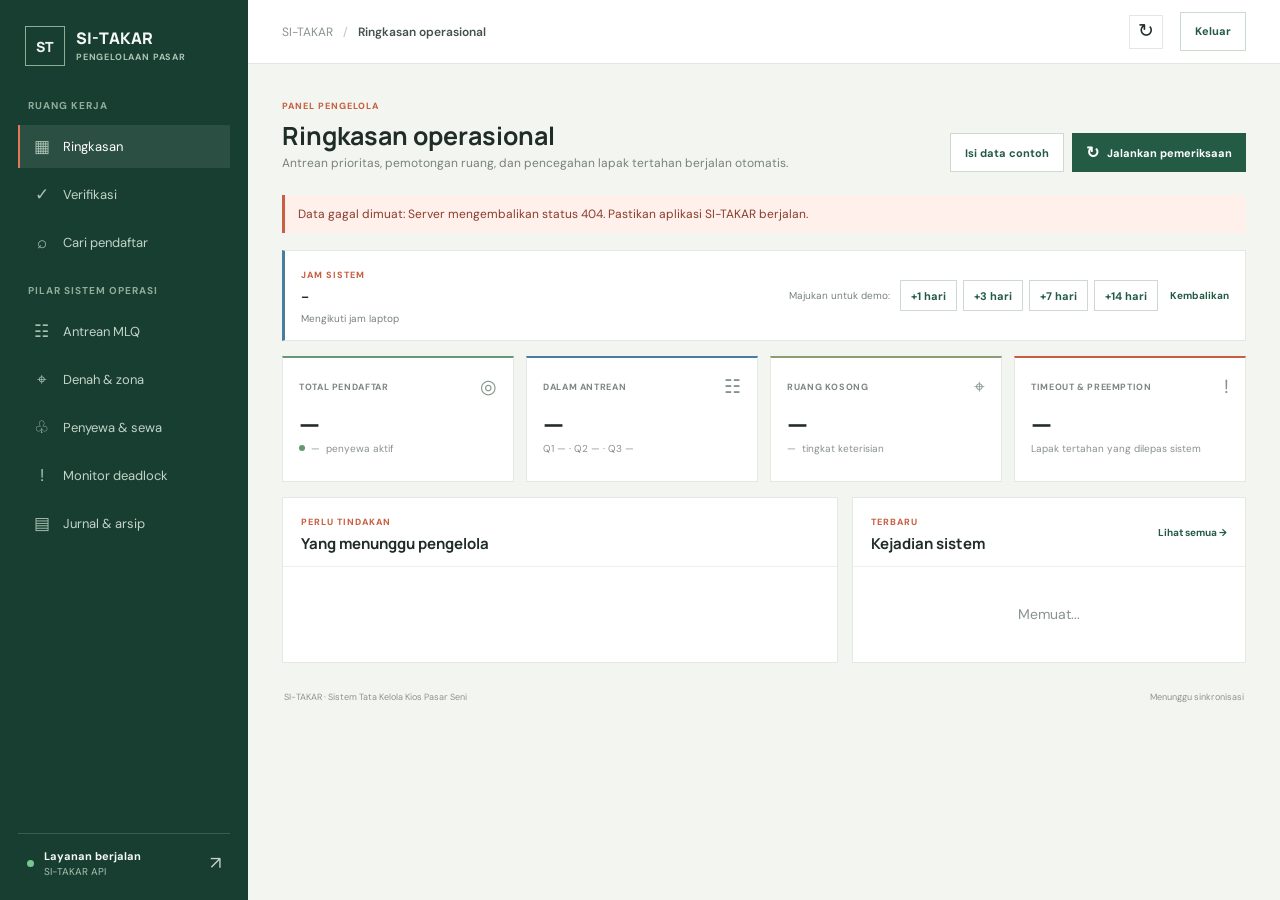
==== commit 94b99ef4: "APK V1" ====
--- a/templates/admin.html
+++ b/templates/admin.html
@@ -3,249 +3,285 @@
   <head>
     <meta charset="utf-8" />
     <meta name="viewport" content="width=device-width, initial-scale=1" />
-    <title>Panel Pengelola Pasar (Admin) | SI-TAKAR</title>
-    <link rel="stylesheet" href="../static/css/style.css" />
-    <script src="../static/js/app.js" defer></script>
+    <meta name="theme-color" content="#173e31" />
+    <title>Dashboard Admin | SI-TAKAR</title>
+    <link rel="stylesheet" href="/static/css/admin.css" />
+    <script src="/static/js/admin.js" defer></script>
   </head>
-  <body class="form-page">
-    <header class="public-nav">
-      <a class="brand" href="./index.html" aria-label="Beranda SI-TAKAR">
-        <span class="brand-mark">▦</span>
-        <span><b>SI-TAKAR</b><small>PASAR SENI KOTA</small></span>
+  <body class="admin-page">
+    <aside class="admin-sidebar">
+      <a class="admin-brand" href="/" aria-label="SI-TAKAR, kembali ke beranda">
+        <span class="admin-brand-mark">ST</span>
+        <span><b>SI-TAKAR</b><small>PENGELOLAAN PASAR</small></span>
       </a>
-      <button class="mobile-menu" data-menu-toggle aria-label="Buka menu">
-        ☰
-      </button>
-      <nav class="nav-links" data-nav>
-        <a href="./index.html">Beranda</a>
-        <a href="./pendaftaran.html">Daftar Kios</a>
-        <a href="./status.html">Cek Status &amp; Kios</a>
-        <a class="active" href="./admin.html">Login Admin</a>
+      <button class="nav-toggle" id="nav-toggle" type="button" aria-label="Buka menu">☰</button>
+      <nav class="admin-nav" id="admin-nav" aria-label="Navigasi admin">
+        <p class="sidebar-label">RUANG KERJA</p>
+        <a href="/admin" data-nav="ringkasan"><span>▦</span>Ringkasan</a>
+        <a href="/admin/verifikasi" data-nav="verifikasi"
+          ><span>✓</span>Verifikasi<b class="nav-badge" id="badge-verifikasi" hidden></b
+        ></a>
+        <a href="/admin/pendaftar" data-nav="pendaftar"><span>⌕</span>Cari pendaftar</a>
+        <p class="sidebar-label">PILAR SISTEM OPERASI</p>
+        <a href="/admin/antrean" data-nav="antrean"><span>☷</span>Antrean MLQ</a>
+        <a href="/admin/denah" data-nav="denah"><span>⌖</span>Denah &amp; zona</a>
+        <a href="/admin/penyewa" data-nav="penyewa"><span>♧</span>Penyewa &amp; sewa</a>
+        <a href="/admin/deadlock" data-nav="deadlock"
+          ><span>!</span>Monitor deadlock<b class="nav-badge warn" id="badge-deadlock" hidden></b
+        ></a>
+        <a href="/admin/arsip" data-nav="arsip"><span>▤</span>Jurnal &amp; arsip</a>
       </nav>
-      <a class="help-link" href="./index.html#bantuan">ⓘ <span>Bantuan</span></a>
-    </header>
-
-    <main class="admin-shell">
-      <!-- FORM LOGIN ADMIN -->
-      <section class="admin-login" id="admin-login-panel">
-        <div class="admin-login-copy">
-          <span class="kicker">KHUSUS PETUGAS PENGELOLA</span>
-          <h1>Login Admin Pengelola Pasar</h1>
-          <p>
-            Masuk untuk memeriksa dan memverifikasi berkas pendaftar UMKM, memantau denah kios secara langsung,
-            dan menjalankan simulasi penanganan Deadlock (1 Menit).
-          </p>
-        </div>
-        <form id="admin-login-form" class="admin-login-form">
-          <label>
-            Username Admin
-            <input name="username" autocomplete="username" required placeholder="Contoh: admin" />
-          </label>
-          <label>
-            Password
-            <input
-              name="password"
-              type="password"
-              autocomplete="current-password"
-              required
-              placeholder="••••••••"
-            />
-          </label>
-          <button class="btn btn-green" type="submit" style="font-size: 14px; padding: 12px;">
-            Masuk ke Dashboard
-          </button>
-          <p class="demo-credentials">
-            Akun bawaan sistem: <b>admin</b> · Password: <b>admin123</b>
-          </p>
-          <button class="demo-fill" id="demo-fill" type="button">
-            Gunakan Akun Default
-          </button>
-        </form>
-      </section>
-
-      <!-- DASHBOARD ADMIN UTAMA -->
-      <section id="admin-dashboard" class="admin-dashboard" hidden>
-        <div class="dashboard-heading">
+      <div class="sidebar-bottom">
+        <span class="service-dot"></span>
+        <span><b>Layanan berjalan</b><small>SI-TAKAR API</small></span>
+        <a href="/docs" aria-label="Buka dokumentasi API" title="Dokumentasi API">↗</a>
+      </div>
+    </aside>
+
+    <main class="admin-main">
+      <header class="admin-topbar">
+        <div class="breadcrumb">
+          <span>SI-TAKAR</span><i>/</i><b id="crumb">Ringkasan</b>
+        </div>
+        <div class="topbar-actions">
+          <span class="today-label" id="today-label"></span>
+          <button class="icon-button" id="refresh-button" type="button" title="Muat ulang data" aria-label="Muat ulang data">↻</button>
+          <button class="btn-admin btn-ghost" id="logout-button" type="button">Keluar</button>
+        </div>
+      </header>
+
+      <div class="dashboard-content">
+        <section class="welcome-row">
           <div>
-            <span class="kicker">PANEL KENDALI PASAR SENI</span>
-            <h1>Dashboard Pengelola Pasar</h1>
-            <p>Petugas aktif: <b id="admin-username"></b></p>
-          </div>
-          <div class="dashboard-actions">
-            <button class="btn btn-light" id="dashboard-refresh" type="button">
-              🔄 Segarkan Data
+            <span class="eyebrow-admin" id="page-eyebrow">PANEL PENGELOLA</span>
+            <h1 id="page-title">Ringkasan operasional</h1>
+            <p id="page-desc"></p>
+          </div>
+          <div class="welcome-actions">
+            <button class="btn-admin btn-ghost" id="demo-button" type="button" data-show="ringkasan">Isi data contoh</button>
+            <button class="btn-admin btn-primary" id="deadlock-button" type="button" data-show="ringkasan deadlock">
+              <span>↻</span> Jalankan pemeriksaan
             </button>
-            <button class="btn btn-green" id="admin-logout" type="button">
-              Keluar
-            </button>
-          </div>
-        </div>
-
-        <!-- STATISTIK RINGKAS -->
-        <div class="dashboard-metrics" aria-live="polite">
-          <article class="dashboard-metric">
-            <span>Pendaftar Mengantre</span>
-            <strong id="metric-applicants">0</strong>
+            <a class="btn-admin btn-ghost" href="/api/admin/ekspor.csv" data-show="arsip">Unduh buku induk (CSV) ↓</a>
+          </div>
+        </section>
+
+        <div class="notice-bar" id="dashboard-notice" role="status" aria-live="polite" hidden></div>
+
+        <section class="clock-bar" aria-label="Jam sistem" data-show="ringkasan deadlock">
+          <div>
+            <span class="section-index">JAM SISTEM</span>
+            <b id="clock-now">–</b>
+            <small id="clock-shift">Mengikuti jam laptop</small>
+          </div>
+          <div class="clock-actions">
+            <span>Majukan untuk demo:</span>
+            <button class="btn-admin btn-ghost" data-advance="1" type="button">+1 hari</button>
+            <button class="btn-admin btn-ghost" data-advance="3" type="button">+3 hari</button>
+            <button class="btn-admin btn-ghost" data-advance="7" type="button">+7 hari</button>
+            <button class="btn-admin btn-ghost" data-advance="14" type="button">+14 hari</button>
+            <button class="text-action" id="clock-reset" type="button">Kembalikan</button>
+          </div>
+        </section>
+
+        <!-- ================= RINGKASAN ================= -->
+        <div data-page="ringkasan" hidden>
+          <section class="metric-grid" aria-label="Ringkasan statistik">
+            <article class="metric-card">
+              <div class="metric-top"><span class="metric-label">TOTAL PENDAFTAR</span><span class="metric-icon">◎</span></div>
+              <strong id="metric-applicants">—</strong>
+              <span class="metric-foot"><i></i> <span id="metric-active">—</span> penyewa aktif</span>
+            </article>
+            <article class="metric-card">
+              <div class="metric-top"><span class="metric-label">DALAM ANTREAN</span><span class="metric-icon">☷</span></div>
+              <strong id="metric-queue">—</strong>
+              <span class="metric-foot" id="metric-queue-split">Q1 — · Q2 — · Q3 —</span>
+            </article>
+            <article class="metric-card">
+              <div class="metric-top"><span class="metric-label">RUANG KOSONG</span><span class="metric-icon">⌖</span></div>
+              <strong id="metric-empty">—</strong>
+              <span class="metric-foot"><span id="metric-occupancy">—</span> tingkat keterisian</span>
+            </article>
+            <article class="metric-card">
+              <div class="metric-top"><span class="metric-label">TIMEOUT &amp; PREEMPTION</span><span class="metric-icon">!</span></div>
+              <strong id="metric-violations">—</strong>
+              <span class="metric-foot">Lapak tertahan yang dilepas sistem</span>
+            </article>
+          </section>
+          <section class="overview-grid">
+            <article class="panel">
+              <div class="panel-heading">
+                <div><span class="section-index">PERLU TINDAKAN</span><h2>Yang menunggu pengelola</h2></div>
+              </div>
+              <div class="todo-list" id="todo-list"></div>
+            </article>
+            <article class="panel">
+              <div class="panel-heading">
+                <div><span class="section-index">TERBARU</span><h2>Kejadian sistem</h2></div>
+                <a class="text-action" href="/admin/arsip">Lihat semua →</a>
+              </div>
+              <div class="journal short" id="recent-journal"><p class="table-message">Memuat...</p></div>
+            </article>
+          </section>
+        </div>
+
+        <!-- ================= VERIFIKASI ================= -->
+        <div data-page="verifikasi" hidden>
+          <div class="verify-list" id="verify-list"><p class="table-message">Memuat...</p></div>
+        </div>
+
+        <!-- ================= CARI PENDAFTAR ================= -->
+        <div data-page="pendaftar" hidden>
+          <section class="panel">
+            <form class="search-bar" id="search-form">
+              <input id="search-q" placeholder="Nama usaha / pemilik, NIK, kode STK-…, atau nomor HP" autocomplete="off" />
+              <select id="search-status">
+                <option value="">Semua status</option>
+                <option>Menunggu Verifikasi</option>
+                <option>Menunggu</option>
+                <option>Menunggu Konfirmasi</option>
+                <option>Aktif</option>
+                <option>Dicabut</option>
+                <option>Gugur</option>
+                <option>Selesai</option>
+                <option>Lulus Inkubasi</option>
+                <option>Ditolak</option>
+              </select>
+              <button class="btn-admin btn-primary" type="submit">Cari</button>
+            </form>
+            <div class="table-scroll">
+              <table>
+                <thead><tr><th>KODE</th><th>USAHA</th><th>NIK</th><th>QUEUE</th><th>STATUS</th><th>DAFTAR</th></tr></thead>
+                <tbody id="search-body"><tr><td colspan="6" class="table-message">Memuat...</td></tr></tbody>
+              </table>
+            </div>
+            <p class="panel-foot" id="search-foot">Klik baris untuk melihat detail, dokumen, dan mengatur ulang PIN</p>
+          </section>
+        </div>
+
+        <!-- ================= ANTREAN ================= -->
+        <div data-page="antrean" hidden>
+          <article class="panel queue-panel">
+            <div class="queue-tabs" role="tablist" aria-label="Filter antrean">
+              <button class="queue-tab active" type="button" data-queue-filter="all" aria-pressed="true">Semua <b id="tab-all">0</b></button>
+              <button class="queue-tab" type="button" data-queue-filter="1" aria-pressed="false">Q1 <b id="tab-q1">0</b></button>
+              <button class="queue-tab" type="button" data-queue-filter="2" aria-pressed="false">Q2 <b id="tab-q2">0</b></button>
+              <button class="queue-tab" type="button" data-queue-filter="3" aria-pressed="false">Q3 <b id="tab-q3">0</b></button>
+            </div>
+            <div class="table-scroll">
+              <table>
+                <thead><tr><th>GILIRAN</th><th>USAHA</th><th>QUEUE</th><th>BUTUH</th><th>ALASAN JALUR</th></tr></thead>
+                <tbody id="queue-table-body"><tr><td colspan="5" class="table-message">Memuat antrean...</td></tr></tbody>
+              </table>
+            </div>
+            <p class="panel-foot" id="queue-foot"></p>
           </article>
-          <article class="dashboard-metric" style="border-left: 4px solid #37895f;">
-            <span>Lapak Kosong (Hijau)</span>
-            <strong id="metric-empty-stalls">0</strong>
-          </article>
-          <article class="dashboard-metric" style="border-left: 4px solid #d5a522;">
-            <span>Lapak Dipesan (Kuning)</span>
-            <strong id="metric-booked-stalls">0</strong>
-          </article>
-          <article class="dashboard-metric" style="border-left: 4px solid #d25b4d;">
-            <span>Lapak Terisi (Merah)</span>
-            <strong id="metric-occupied-stalls">0</strong>
-          </article>
-        </div>
-
-        <!-- NAVIGASI TAB MENU ADMIN -->
-        <div class="admin-tabs" style="display: flex; gap: 8px; margin: 24px 0 16px; border-bottom: 2px solid var(--line); padding-bottom: 8px; flex-wrap: wrap;">
-          <button type="button" class="btn btn-green tab-btn active" data-tab="tab-verifikasi">
-            📋 Verifikasi Pendaftar &amp; Berkas
-          </button>
-          <button type="button" class="btn btn-light tab-btn" data-tab="tab-denah">
-            🏢 Peta Denah Kios (Live Grid)
-          </button>
-          <button type="button" class="btn btn-light tab-btn" data-tab="tab-antrean">
-            👥 Antrean Prioritas (MLQ)
-          </button>
-          <button type="button" class="btn btn-light tab-btn" data-tab="tab-deadlock">
-            ⏱️ Simulasi Deadlock (1 Menit)
-          </button>
-        </div>
-
-        <!-- TAB 1: VERIFIKASI PENDAFTAR & DATA LENGKAP -->
-        <section id="tab-verifikasi" class="tab-pane">
-          <div class="dashboard-section-heading">
-            <div>
-              <span class="kicker">TUGAS PENGELOLA</span>
-              <h2>Pemeriksaan &amp; Verifikasi Berkas Pendaftar UMKM</h2>
-            </div>
-            <span class="muted small">Semua input pendaftar tersinkronisasi di sini. Keputusan &amp; catatan Anda langsung dibaca oleh pendaftar.</span>
-          </div>
-          <div id="applicant-review-list" class="review-list"></div>
-        </section>
-
-        <!-- TAB 2: PETA DENAH KIOS (LIVE GRID) -->
-        <section id="tab-denah" class="tab-pane" style="display: none;">
-          <div class="dashboard-section-heading">
-            <div>
-              <span class="kicker">TATA RUANG PASAR</span>
-              <h2>Peta Denah Kios Interaktif (Live Grid)</h2>
-            </div>
-            <div class="map-legend">
-              <span class="legend-item"><i class="dot green-dot"></i> Hijau: Kosong (Siap Dialokasikan)</span>
-              <span class="legend-item"><i class="dot yellow-dot"></i> Kuning: Dipesan (Menunggu Konfirmasi &lt; 1 Menit)</span>
-              <span class="legend-item"><i class="dot red-dot"></i> Merah: Terisi (Aktif Jualan)</span>
-            </div>
-          </div>
-          <div id="stall-grid" class="stall-grid" aria-live="polite"></div>
-
-          <!-- Tambah Lapak Baru -->
-          <div class="card" style="margin-top: 20px; background: #fff;">
-            <h3>➕ Tambah Kios Baru ke Denah Pasar</h3>
-            <form id="add-stall-form" class="field-grid" style="grid-template-columns: repeat(auto-fit, minmax(130px, 1fr)); align-items: end; gap: 12px; margin-top: 10px;">
-              <label>Kode Kios
-                <input name="kode_lapak" placeholder="Misal: D1" required />
-              </label>
-              <label>Panjang (m)
-                <input name="panjang" type="number" step="0.1" min="1" placeholder="3" required />
-              </label>
-              <label>Lebar (m)
-                <input name="lebar" type="number" step="0.1" min="1" placeholder="3" required />
-              </label>
-              <label>Posisi X (Kolom)
-                <input name="posisi_x" type="number" min="0" value="0" required />
-              </label>
-              <label>Posisi Y (Baris)
-                <input name="posisi_y" type="number" min="0" value="0" required />
-              </label>
-              <button class="btn btn-green" type="submit" style="height: 42px;">
-                + Tambah Kios
-              </button>
-            </form>
-          </div>
-        </section>
-
-        <!-- TAB 3: ANTREAN PRIORITAS MLQ -->
-        <section id="tab-antrean" class="tab-pane" style="display: none;">
-          <div class="dashboard-section-heading">
-            <div>
-              <span class="kicker">DISTRIBUSI KEADILAN SOSIAL</span>
-              <h2>Antrean Multi-Level Queue (MLQ)</h2>
-            </div>
-            <span id="dashboard-updated" class="muted small"></span>
-          </div>
-          <div class="queue-columns">
-            <section class="queue-column">
-              <h3>Queue 1 <span>Prioritas Utama (Afirmasi)</span></h3>
-              <p class="queue-desc muted small">Warga lokal, kriya/seni otentik tanpa toko fisik, disabilitas, atau warga pra-sejahtera.</p>
-              <div id="queue-1" class="queue-list"></div>
-            </section>
-            <section class="queue-column">
-              <h3>Queue 2 <span>Prioritas Pendukung</span></h3>
-              <p class="queue-desc muted small">Kuliner, fesyen, aksesoris, &amp; jasa kreatif lokal buatan sendiri. Diproses setelah Q1 terpenuhi.</p>
-              <div id="queue-2" class="queue-list"></div>
-            </section>
-            <section class="queue-column">
-              <h3>Queue 3 <span>Prioritas Reguler</span></h3>
-              <p class="queue-desc muted small">Luar daerah, reseller pabrik, franchise, toko cabang &gt; 1, atau modal besar. Cadangan ruang sisa.</p>
-              <div id="queue-3" class="queue-list"></div>
-            </section>
-          </div>
-
-          <section class="dashboard-analytics" style="margin-top: 24px;">
-            <div class="dashboard-chart">
-              <h3>Distribusi Antrean</h3>
-              <div id="queue-chart" class="chart-bars" role="img" aria-label="Grafik komposisi antrean"></div>
-            </div>
-            <div class="dashboard-chart">
-              <h3>Kapasitas Kios Pasar</h3>
-              <div id="stall-chart" class="chart-bars" role="img" aria-label="Grafik status lapak"></div>
-            </div>
-          </section>
-        </section>
-
-        <!-- TAB 4: SIMULASI DEADLOCK & LOG -->
-        <section id="tab-deadlock" class="tab-pane" style="display: none;">
-          <div class="dashboard-section-heading">
-            <div>
-              <span class="kicker">PENCEGAHAN KEMACETAN PASAR</span>
-              <h2>Simulasi Deadlock (Timeout 1 Menit &amp; Preemption)</h2>
-            </div>
-            <button class="btn btn-green" id="deadlock-run" type="button" style="padding: 10px 20px;">
-              ⚡ Jalankan Pemeriksaan Deadlock Sekarang
-            </button>
-          </div>
-          
-          <div class="info-box" style="margin: 14px 0; background: #fffbe6; border-left: 4px solid #d5a522; color: #7d5700;">
-            <b>ℹ️ Parameter Simulasi Deadlock Aktif:</b><br />
-            • <b>Timeout (1 Menit / 60 Detik):</b> Pendaftar yang telah diberi kios tetapi tidak konfirmasi dalam 1 menit akan dibatalkan otomatis dan nomornya dilempar ke antrean paling belakang.<br />
-            • <b>Preemption:</b> Kios yang tidak dibuka/absen selama 2 menit (dengan peringatan di 30 detik) akan dicabut paksa sepihak.<br />
-            • <b>Pengecekan Otomatis (Cron Background):</b> Berjalan otomatis setiap 3 detik.
-          </div>
-
-          <h3>Riwayat Log Deadlock (Timeout &amp; Preemption)</h3>
-          <div id="deadlock-log" class="deadlock-log" aria-live="polite"></div>
-        </section>
-      </section>
-
-      <p
-        id="admin-message"
-        class="inline-message"
-        role="status"
-        aria-live="polite"
-      ></p>
-      <p class="admin-footnote" id="admin-footnote">
-        Akun bawaan pengelola: <b>admin</b> / <b>admin123</b>.
-      </p>
+        </div>
+
+        <!-- ================= DENAH ================= -->
+        <div data-page="denah" hidden>
+          <section class="panel map-panel">
+            <div class="stall-summary">
+              <div><i class="legend-dot empty-dot"></i><span>Ruang kosong</span><b id="stall-empty">—</b></div>
+              <div><i class="legend-dot reserved-dot"></i><span>Dipesan</span><b id="stall-reserved">—</b></div>
+              <div><i class="legend-dot occupied-dot"></i><span>Terisi</span><b id="stall-occupied">—</b></div>
+              <div><i class="legend-dot frag-dot"></i><span>Kosong terluas</span><b id="frag-largest">—</b></div>
+              <div><i class="legend-dot frag-dot"></i><span>Fragmentasi</span><b id="frag-percent">—</b></div>
+            </div>
+            <div class="zone-strips" id="stall-map" aria-label="Peta ruang per zona"></div>
+            <p class="panel-hint">
+              Setiap baris adalah satu lorong. Lapak dipotong dari ruang kosong terluas mulai dari ujung kirinya.
+              Ruang yang dilepas menyatu kembali dengan ruang kosong di sebelahnya. Fragmentasi 0% berarti seluruh
+              ruang kosong masih bersambung.
+            </p>
+            <div class="tool-grid">
+              <form class="tool-card" id="sim-form">
+                <b>Simulator penempatan</b>
+                <p>Bandingkan tiga strategi untuk satu permintaan tanpa mengubah data.</p>
+                <div class="tool-row">
+                  <label>Kebutuhan muka (m)<input id="sim-need" type="number" min="1" max="20" step="1" value="3" /></label>
+                  <button class="btn-admin btn-primary" type="submit">Bandingkan</button>
+                </div>
+                <div class="sim-result" id="sim-result"></div>
+              </form>
+              <form class="tool-card" id="zone-form">
+                <b>Tambah zona</b>
+                <p>Lorong baru langsung menjadi ruang kosong dan ditawarkan ke antrean.</p>
+                <div class="tool-row">
+                  <label>Kode<input name="kode" maxlength="4" required placeholder="D" /></label>
+                  <label class="grow">Nama<input name="nama" maxlength="60" required placeholder="Lorong Baru" /></label>
+                  <label>Panjang (m)<input name="panjang" type="number" min="1" max="200" step="1" required value="12" /></label>
+                  <label>Kedalaman (m)<input name="kedalaman" type="number" min="1" max="20" step="0.5" required value="3" /></label>
+                  <button class="btn-admin btn-ghost" type="submit">Tambah</button>
+                </div>
+              </form>
+            </div>
+          </section>
+        </div>
+
+        <!-- ================= PENYEWA ================= -->
+        <div data-page="penyewa" hidden>
+          <section class="panel">
+            <div class="table-scroll">
+              <table>
+                <thead><tr><th>LAPAK</th><th>USAHA</th><th>QUEUE</th><th>STATUS</th><th>TIMER</th><th>MASA SEWA</th><th>TINDAKAN</th></tr></thead>
+                <tbody id="tenant-table-body"><tr><td colspan="7" class="table-message">Memuat penyewa...</td></tr></tbody>
+              </table>
+            </div>
+            <p class="panel-foot" id="tenant-foot"></p>
+          </section>
+        </div>
+
+        <!-- ================= DEADLOCK ================= -->
+        <div data-page="deadlock" hidden>
+          <section class="rule-grid" id="rule-grid"></section>
+          <section class="panel activity-panel">
+            <div class="panel-heading">
+              <div><span class="section-index">RIWAYAT</span><h2>Lapak tertahan yang dilepas sistem</h2></div>
+            </div>
+            <div class="activity-table-wrap">
+              <table>
+                <thead><tr><th>WAKTU</th><th>USAHA</th><th>JENIS</th><th>CATATAN</th></tr></thead>
+                <tbody id="activity-table-body"><tr><td colspan="4" class="table-message">Memuat...</td></tr></tbody>
+              </table>
+            </div>
+          </section>
+        </div>
+
+        <!-- ================= ARSIP ================= -->
+        <div data-page="arsip" hidden>
+          <section class="overview-grid">
+            <article class="panel">
+              <div class="panel-heading"><div><span class="section-index">JURNAL</span><h2>Semua kejadian sistem</h2></div></div>
+              <div class="journal" id="journal-list"><p class="table-message">Memuat jurnal...</p></div>
+            </article>
+            <article class="panel">
+              <div class="panel-heading"><div><span class="section-index">ARSIP</span><h2>UMKM yang sudah keluar</h2></div></div>
+              <div class="table-scroll">
+                <table>
+                  <thead><tr><th>USAHA</th><th>STATUS AKHIR</th><th>LAPAK TERAKHIR</th><th>PELANGGARAN</th></tr></thead>
+                  <tbody id="archive-table-body"><tr><td colspan="4" class="table-message">Memuat arsip...</td></tr></tbody>
+                </table>
+              </div>
+              <p class="panel-foot">Data UMKM yang sudah keluar dari pasar tidak dihapus, hanya dipindahkan ke arsip</p>
+            </article>
+          </section>
+        </div>
+
+        <footer class="admin-footer">
+          <span>SI-TAKAR · Sistem Tata Kelola Kios Pasar Seni</span><span id="last-updated">Menunggu sinkronisasi</span>
+        </footer>
+      </div>
     </main>
 
-    <footer class="site-footer">
-      © 2026 SI-TAKAR · Sistem Tata Kelola Pasar Seni Kota
-    </footer>
+    <!-- Panel detail pendaftar (dipakai halaman Cari pendaftar) -->
+    <div class="drawer-backdrop" id="drawer-backdrop" hidden></div>
+    <aside class="drawer" id="drawer" aria-label="Detail pendaftar" hidden>
+      <div class="drawer-head">
+        <div><span class="section-index" id="drawer-kode">–</span><h2 id="drawer-title">–</h2></div>
+        <button class="icon-button" id="drawer-close" type="button" aria-label="Tutup">×</button>
+      </div>
+      <div class="drawer-body" id="drawer-body"></div>
+    </aside>
   </body>
 </html>
--- a/static/css/admin.css
+++ b/static/css/admin.css
@@ -0,0 +1,1736 @@
+@import url("https://fonts.googleapis.com/css2?family=DM+Sans:wght@400;500;600;700&family=Manrope:wght@500;600;700;800&display=swap");
+
+:root {
+  --admin-ink: #202c26;
+  --admin-muted: #78827b;
+  --admin-line: #e3e8e3;
+  --admin-canvas: #f3f5f1;
+  --admin-green: #245b45;
+  --admin-forest: #173e31;
+  --admin-coral: #c76042;
+  --admin-yellow: #d69b2f;
+  --admin-blue: #477da0;
+}
+
+* {
+  box-sizing: border-box;
+}
+html {
+  scroll-behavior: smooth;
+}
+body {
+  margin: 0;
+  color: var(--admin-ink);
+  background: var(--admin-canvas);
+  font:
+    14px/1.5 "DM Sans",
+    sans-serif;
+}
+button,
+a {
+  font: inherit;
+}
+a {
+  color: inherit;
+  text-decoration: none;
+}
+button {
+  color: inherit;
+}
+.admin-page {
+  min-height: 100vh;
+}
+.admin-sidebar {
+  width: 248px;
+  position: fixed;
+  inset: 0 auto 0 0;
+  display: flex;
+  flex-direction: column;
+  padding: 26px 18px 16px;
+  background: var(--admin-forest);
+  color: #f5f8f5;
+  z-index: 2;
+}
+.admin-brand {
+  display: flex;
+  align-items: center;
+  gap: 11px;
+  padding: 0 7px 32px;
+}
+.admin-brand-mark {
+  width: 40px;
+  height: 40px;
+  display: grid;
+  place-items: center;
+  border: 1px solid #8aae98;
+  color: #ecf5ed;
+  font:
+    800 14px "Manrope",
+    sans-serif;
+  letter-spacing: 0;
+}
+.admin-brand b,
+.admin-brand small {
+  display: block;
+}
+.admin-brand b {
+  font:
+    800 16px "Manrope",
+    sans-serif;
+  letter-spacing: 0;
+}
+.admin-brand small {
+  margin-top: 2px;
+  color: #adc4b5;
+  font-size: 9px;
+  font-weight: 700;
+  letter-spacing: 0.09em;
+}
+.sidebar-label {
+  margin: 0 10px 11px;
+  color: #91ac9a;
+  font-size: 10px;
+  font-weight: 700;
+  letter-spacing: 0.1em;
+}
+.admin-nav {
+  display: grid;
+  gap: 5px;
+}
+.admin-nav a {
+  min-height: 43px;
+  display: flex;
+  align-items: center;
+  gap: 12px;
+  padding: 0 12px;
+  color: #c4d3c9;
+  border-left: 2px solid transparent;
+  font-size: 13px;
+  transition:
+    background 160ms ease,
+    color 160ms ease;
+}
+.admin-nav a span {
+  width: 19px;
+  color: #a9c2b2;
+  font-size: 17px;
+  text-align: center;
+}
+.admin-nav a:hover,
+.admin-nav a.selected {
+  color: white;
+  background: rgba(255, 255, 255, 0.09);
+  border-left-color: #e17a59;
+}
+.sidebar-bottom {
+  display: flex;
+  align-items: center;
+  gap: 10px;
+  margin-top: auto;
+  padding: 14px 9px 5px;
+  border-top: 1px solid rgba(255, 255, 255, 0.15);
+}
+.service-dot,
+.live-label i {
+  width: 7px;
+  height: 7px;
+  flex: 0 0 auto;
+  border-radius: 50%;
+  background: #77c790;
+}
+.sidebar-bottom b,
+.sidebar-bottom small {
+  display: block;
+}
+.sidebar-bottom b {
+  font-size: 11px;
+}
+.sidebar-bottom small {
+  color: #a9c2b2;
+  font-size: 10px;
+}
+.sidebar-bottom > a {
+  margin-left: auto;
+  color: #c4d3c9;
+  font-size: 18px;
+}
+.admin-main {
+  min-height: 100vh;
+  margin-left: 248px;
+}
+.admin-topbar {
+  height: 64px;
+  display: flex;
+  align-items: center;
+  justify-content: space-between;
+  padding: 0 34px;
+  background: #fff;
+  border-bottom: 1px solid var(--admin-line);
+}
+.breadcrumb {
+  display: flex;
+  align-items: center;
+  gap: 10px;
+  color: #89938c;
+  font-size: 12px;
+}
+.breadcrumb i {
+  color: #bbc3bd;
+  font-style: normal;
+}
+.breadcrumb b {
+  color: #435148;
+  font-weight: 600;
+}
+.topbar-actions {
+  display: flex;
+  align-items: center;
+  gap: 17px;
+}
+.today-label {
+  color: #68736c;
+  font-size: 11px;
+}
+.icon-button {
+  width: 34px;
+  height: 34px;
+  display: grid;
+  place-items: center;
+  border: 1px solid var(--admin-line);
+  background: white;
+  cursor: pointer;
+  font-size: 19px;
+}
+.icon-button:hover {
+  border-color: #91ad9a;
+  color: var(--admin-green);
+}
+.icon-button:disabled {
+  opacity: 0.5;
+  cursor: wait;
+}
+.admin-avatar {
+  width: 31px;
+  height: 31px;
+  display: grid;
+  place-items: center;
+  background: #e7eee7;
+  color: var(--admin-green);
+  font-weight: 700;
+  border: 0;
+  cursor: pointer;
+}
+.dashboard-content {
+  width: min(1500px, 100%);
+  margin: 0 auto;
+  padding: 30px 34px 22px;
+}
+.welcome-row {
+  display: flex;
+  justify-content: space-between;
+  align-items: flex-end;
+  gap: 20px;
+  margin-bottom: 23px;
+}
+.eyebrow-admin,
+.section-index {
+  color: var(--admin-coral);
+  font-size: 9px;
+  font-weight: 800;
+  letter-spacing: 0.11em;
+}
+.welcome-row h1 {
+  margin: 5px 0 3px;
+  font:
+    700 25px/1.25 "Manrope",
+    sans-serif;
+  letter-spacing: 0;
+}
+.welcome-row p {
+  margin: 0;
+  color: var(--admin-muted);
+  font-size: 12px;
+}
+.btn-admin {
+  min-height: 39px;
+  display: inline-flex;
+  align-items: center;
+  justify-content: center;
+  gap: 8px;
+  padding: 0 14px;
+  border: 0;
+  cursor: pointer;
+  font-weight: 700;
+  font-size: 11px;
+}
+.btn-primary {
+  color: white;
+  background: var(--admin-green);
+}
+.btn-primary:hover {
+  background: #194634;
+}
+.btn-admin:disabled {
+  opacity: 0.65;
+  cursor: wait;
+}
+.btn-primary span {
+  font-size: 16px;
+}
+.notice-bar {
+  margin: 0 0 17px;
+  padding: 10px 13px;
+  color: #415a47;
+  background: #e7f2e8;
+  border-left: 3px solid #5c9b69;
+  font-size: 12px;
+}
+.notice-bar.error {
+  color: #883d2d;
+  background: #fff0eb;
+  border-left-color: var(--admin-coral);
+}
+.notice-bar[hidden] {
+  display: none;
+}
+.metric-grid {
+  display: grid;
+  grid-template-columns: repeat(4, minmax(0, 1fr));
+  gap: 12px;
+  margin-bottom: 15px;
+}
+.metric-card {
+  min-height: 126px;
+  padding: 15px 16px 13px;
+  background: white;
+  border: 1px solid var(--admin-line);
+  border-top: 2px solid #6b9578;
+  animation: rise-in 420ms both;
+}
+.metric-card:nth-child(2) {
+  animation-delay: 50ms;
+  border-top-color: var(--admin-blue);
+}
+.metric-card:nth-child(3) {
+  animation-delay: 100ms;
+  border-top-color: #8c9d71;
+}
+.metric-card:nth-child(4) {
+  animation-delay: 150ms;
+  border-top-color: var(--admin-coral);
+}
+.metric-top {
+  display: flex;
+  align-items: center;
+  justify-content: space-between;
+}
+.metric-label {
+  color: #7d8780;
+  font-size: 9px;
+  font-weight: 700;
+  letter-spacing: 0.07em;
+}
+.metric-icon {
+  color: #84948a;
+  font-size: 19px;
+}
+.metric-card > strong {
+  display: block;
+  margin: 8px 0 4px;
+  font:
+    700 27px/1 "Manrope",
+    sans-serif;
+}
+.metric-foot {
+  display: flex;
+  align-items: center;
+  gap: 6px;
+  color: #89928b;
+  font-size: 10px;
+}
+.metric-foot i {
+  width: 6px;
+  height: 6px;
+  background: #5f9b6e;
+  border-radius: 50%;
+}
+.overview-grid {
+  display: grid;
+  grid-template-columns: minmax(0, 1.17fr) minmax(320px, 0.83fr);
+  align-items: stretch;
+  gap: 14px;
+  margin-bottom: 14px;
+}
+.panel {
+  background: #fff;
+  border: 1px solid var(--admin-line);
+}
+.queue-panel,
+.occupancy-panel,
+.activity-panel {
+  min-width: 0;
+}
+.panel-heading {
+  min-height: 66px;
+  display: flex;
+  align-items: center;
+  justify-content: space-between;
+  gap: 14px;
+  padding: 12px 18px;
+  border-bottom: 1px solid #edf0ed;
+}
+.panel-heading h2 {
+  margin: 2px 0 0;
+  font:
+    700 15px "Manrope",
+    sans-serif;
+  letter-spacing: 0;
+}
+.live-label {
+  display: inline-flex;
+  align-items: center;
+  gap: 6px;
+  color: #528064;
+  font-size: 9px;
+  font-weight: 800;
+  letter-spacing: 0.08em;
+}
+.live-label i {
+  width: 6px;
+  height: 6px;
+}
+.queue-tabs {
+  display: flex;
+  gap: 4px;
+  padding: 11px 16px 0;
+  border-bottom: 1px solid #edf0ed;
+}
+.queue-tab {
+  min-height: 33px;
+  padding: 0 10px;
+  display: flex;
+  align-items: center;
+  gap: 7px;
+  color: #77837a;
+  background: transparent;
+  border: 0;
+  border-bottom: 2px solid transparent;
+  cursor: pointer;
+  font-size: 11px;
+}
+.queue-tab b {
+  min-width: 17px;
+  height: 17px;
+  display: grid;
+  place-items: center;
+  color: #77837a;
+  background: #f0f2ef;
+  font-size: 9px;
+}
+.queue-tab.active {
+  color: var(--admin-green);
+  border-bottom-color: var(--admin-coral);
+  font-weight: 700;
+}
+.queue-tab.active b {
+  color: var(--admin-green);
+  background: #eaf2eb;
+}
+.table-scroll,
+.activity-table-wrap {
+  overflow-x: auto;
+}
+table {
+  width: 100%;
+  border-collapse: collapse;
+  text-align: left;
+}
+th {
+  padding: 10px 12px;
+  color: #879189;
+  background: #fbfcfa;
+  font-size: 8px;
+  font-weight: 700;
+  letter-spacing: 0.07em;
+  white-space: nowrap;
+}
+td {
+  padding: 10px 12px;
+  border-top: 1px solid #eff1ef;
+  color: #536057;
+  font-size: 10px;
+  vertical-align: middle;
+}
+td b,
+td small {
+  display: block;
+}
+td b {
+  color: #334138;
+  font-size: 10px;
+  font-weight: 700;
+}
+td small {
+  margin-top: 2px;
+  color: #99a19b;
+  font-size: 9px;
+}
+.queue-badge,
+.status-chip,
+.violation-chip {
+  display: inline-flex;
+  align-items: center;
+  padding: 3px 7px;
+  font-size: 9px;
+  font-weight: 700;
+  white-space: nowrap;
+}
+.queue-badge.q1 {
+  color: #35724b;
+  background: #e8f3e8;
+}
+.queue-badge.q2 {
+  color: #426f8c;
+  background: #e9f2f7;
+}
+.queue-badge.q3 {
+  color: #966d25;
+  background: #fbf2dd;
+}
+.status-active {
+  color: #35724b;
+  background: #e8f3e8;
+}
+.status-pending {
+  color: #986a19;
+  background: #fbf2dd;
+}
+.status-waiting {
+  color: #596d7c;
+  background: #edf2f4;
+}
+.panel-foot {
+  margin: 0;
+  padding: 10px 14px;
+  color: #879189;
+  border-top: 1px solid #eff1ef;
+  font-size: 9px;
+}
+.text-action {
+  padding: 4px 0;
+  color: var(--admin-green);
+  background: transparent;
+  border: 0;
+  cursor: pointer;
+  font-size: 10px;
+  font-weight: 700;
+  white-space: nowrap;
+}
+.text-action:hover {
+  color: var(--admin-coral);
+}
+.text-action:disabled {
+  opacity: 0.5;
+  cursor: wait;
+}
+.stall-summary {
+  display: grid;
+  grid-template-columns: repeat(3, 1fr);
+  gap: 8px;
+  padding: 14px 17px 10px;
+}
+.stall-summary > div {
+  display: grid;
+  grid-template-columns: 8px 1fr;
+  gap: 0 6px;
+  align-items: center;
+}
+.stall-summary span {
+  color: #818b84;
+  font-size: 9px;
+}
+.stall-summary b {
+  grid-column: 2;
+  color: #35443a;
+  font-size: 14px;
+}
+.legend-dot {
+  width: 7px;
+  height: 7px;
+  display: inline-block;
+  border-radius: 50%;
+}
+.empty-dot {
+  background: #5d9b6a;
+}
+.reserved-dot {
+  background: #d6a139;
+}
+.occupied-dot {
+  background: #c9654d;
+}
+.stall-map {
+  min-height: 128px;
+  display: grid;
+  grid-template-columns: repeat(4, minmax(0, 1fr));
+  grid-auto-rows: minmax(42px, auto);
+  align-content: start;
+  gap: 5px;
+  margin: 0 17px;
+  padding: 10px;
+  background: #f4f6f2;
+  border: 1px solid #e8ece7;
+}
+.stall-tile {
+  min-width: 0;
+  display: flex;
+  flex-direction: column;
+  justify-content: center;
+  padding: 4px 6px;
+  border-left: 2px solid;
+  overflow: hidden;
+}
+.stall-tile b {
+  overflow: hidden;
+  color: #35443a;
+  font-size: 10px;
+  text-overflow: ellipsis;
+}
+.stall-tile small {
+  overflow: hidden;
+  color: #737e76;
+  font-size: 8px;
+  text-overflow: ellipsis;
+  white-space: nowrap;
+}
+.stall-empty {
+  background: #e3f0e4;
+  border-color: #5d9b6a;
+}
+.stall-reserved {
+  background: #fbf0d8;
+  border-color: #d6a139;
+}
+.stall-occupied {
+  background: #f8e7e2;
+  border-color: #c9654d;
+}
+.empty-map {
+  grid-column: 1/-1;
+  align-self: center;
+  color: #828c85;
+  text-align: center;
+  font-size: 11px;
+}
+.map-footer {
+  display: flex;
+  flex-wrap: wrap;
+  gap: 10px;
+  padding: 11px 17px 14px;
+  color: #7d8780;
+  font-size: 8px;
+}
+.map-footer span {
+  display: inline-flex;
+  align-items: center;
+  gap: 5px;
+}
+.activity-panel .panel-heading {
+  min-height: 62px;
+}
+.activity-panel th,
+.activity-panel td {
+  padding-right: 15px;
+  padding-left: 15px;
+}
+.activity-note {
+  min-width: 210px;
+  line-height: 1.45;
+}
+.violation-chip {
+  color: #9b4d37;
+  background: #faece7;
+}
+.preemption-chip {
+  color: #715d8a;
+  background: #f0edf5;
+}
+.timeout-chip {
+  color: #9b6c1b;
+  background: #fbf2dd;
+}
+.table-message {
+  padding: 23px 12px;
+  color: #89938c;
+  text-align: center;
+}
+.admin-footer {
+  display: flex;
+  justify-content: space-between;
+  gap: 10px;
+  padding: 14px 2px 0;
+  color: #8b958e;
+  font-size: 9px;
+}
+@keyframes rise-in {
+  from {
+    opacity: 0;
+    transform: translateY(7px);
+  }
+  to {
+    opacity: 1;
+    transform: translateY(0);
+  }
+}
+
+@media (max-width: 1100px) {
+  .admin-sidebar {
+    width: 215px;
+  }
+  .admin-main {
+    margin-left: 215px;
+  }
+  .dashboard-content {
+    padding-right: 22px;
+    padding-left: 22px;
+  }
+  .admin-topbar {
+    padding-right: 22px;
+    padding-left: 22px;
+  }
+  .metric-grid {
+    grid-template-columns: repeat(2, minmax(0, 1fr));
+  }
+  .overview-grid {
+    grid-template-columns: minmax(0, 1fr);
+  }
+}
+@media (max-width: 700px) {
+  .admin-sidebar {
+    width: auto;
+    height: 58px;
+    inset: 0 0 auto;
+    flex-direction: row;
+    align-items: center;
+    padding: 0 14px;
+  }
+  .admin-brand {
+    padding: 0;
+  }
+  .admin-brand-mark {
+    width: 34px;
+    height: 34px;
+    font-size: 12px;
+  }
+  .admin-brand b {
+    font-size: 14px;
+  }
+  .admin-brand small {
+    font-size: 8px;
+  }
+  .sidebar-label,
+  .admin-nav,
+  .sidebar-bottom {
+    display: none;
+  }
+  .admin-main {
+    margin: 58px 0 0;
+  }
+  .admin-topbar {
+    height: 47px;
+    padding: 0 15px;
+  }
+  .today-label {
+    display: none;
+  }
+  .dashboard-content {
+    padding: 24px 14px 18px;
+  }
+  .welcome-row {
+    align-items: flex-start;
+    flex-direction: column;
+    gap: 13px;
+  }
+  .welcome-row h1 {
+    font-size: 22px;
+  }
+  .welcome-row p {
+    max-width: 440px;
+  }
+  .btn-admin {
+    min-height: 36px;
+  }
+  .metric-grid {
+    gap: 8px;
+  }
+  .metric-card {
+    min-height: 112px;
+    padding: 12px;
+  }
+  .metric-label {
+    font-size: 8px;
+  }
+  .metric-card > strong {
+    font-size: 24px;
+  }
+  .metric-foot {
+    font-size: 9px;
+  }
+  .panel-heading {
+    padding-right: 13px;
+    padding-left: 13px;
+  }
+  .queue-tabs {
+    padding-right: 8px;
+    padding-left: 8px;
+  }
+  .queue-tab {
+    gap: 5px;
+    padding: 0 7px;
+  }
+  th {
+    padding: 9px 8px;
+  }
+  td {
+    padding: 9px 8px;
+  }
+  .stall-map {
+    grid-template-columns: repeat(3, minmax(0, 1fr));
+    margin: 0 12px;
+  }
+  .map-footer {
+    padding-right: 12px;
+    padding-left: 12px;
+  }
+  .activity-panel th,
+  .activity-panel td {
+    padding-right: 10px;
+    padding-left: 10px;
+  }
+  .admin-footer {
+    flex-direction: column;
+  }
+}
+@media (prefers-reduced-motion: reduce) {
+  *,
+  *::before,
+  *::after {
+    scroll-behavior: auto !important;
+    animation-duration: 0.01ms !important;
+    animation-iteration-count: 1 !important;
+    transition-duration: 0.01ms !important;
+  }
+}
+
+.login-page {
+  min-height: 100vh;
+  background: #fff;
+}
+.login-layout {
+  min-height: 100vh;
+  display: grid;
+  grid-template-columns: minmax(300px, 0.9fr) minmax(390px, 1.1fr);
+}
+.login-intro {
+  min-height: 100vh;
+  display: flex;
+  flex-direction: column;
+  padding: 30px clamp(25px, 5vw, 70px) 24px;
+  color: #f5f8f5;
+  background: var(--admin-forest);
+}
+.login-intro .admin-brand {
+  padding: 0;
+}
+.login-intro-copy {
+  max-width: 460px;
+  margin: auto 0;
+  padding: 45px 0;
+}
+.login-intro-copy .eyebrow-admin {
+  color: #e48a69;
+}
+.login-intro-copy h1 {
+  margin: 12px 0;
+  font:
+    700 34px/1.2 "Manrope",
+    sans-serif;
+}
+.login-intro-copy p {
+  max-width: 380px;
+  margin: 0;
+  color: #bfd0c4;
+  font-size: 13px;
+}
+.login-back {
+  color: #bfd0c4;
+  font-size: 11px;
+}
+.login-back:hover {
+  color: white;
+}
+.login-form-side {
+  display: flex;
+  flex-direction: column;
+  justify-content: center;
+  padding: 48px clamp(28px, 8vw, 120px);
+}
+.login-form {
+  width: min(100%, 390px);
+  margin: auto;
+}
+.login-form h2 {
+  margin: 6px 0 2px;
+  font:
+    700 25px "Manrope",
+    sans-serif;
+}
+.login-description {
+  margin: 0 0 25px;
+  color: var(--admin-muted);
+  font-size: 12px;
+}
+.login-form label {
+  display: block;
+  margin: 15px 0 6px;
+  color: #536057;
+  font-size: 11px;
+  font-weight: 700;
+}
+.login-form input {
+  width: 100%;
+  min-height: 42px;
+  padding: 10px 12px;
+  color: var(--admin-ink);
+  background: #fff;
+  border: 1px solid #dce3dc;
+  border-radius: 0;
+  outline: none;
+  font: inherit;
+}
+.login-form input:focus {
+  border-color: #548168;
+  box-shadow: 0 0 0 3px rgba(36, 91, 69, 0.1);
+}
+.login-error {
+  min-height: 17px;
+  margin: 7px 0 0;
+  color: #a44330;
+  font-size: 11px;
+}
+.login-submit {
+  width: 100%;
+  min-height: 43px;
+  margin-top: 8px;
+}
+.demo-credentials {
+  display: grid;
+  gap: 6px;
+  margin-top: 22px;
+  padding: 13px 14px;
+  color: #57655b;
+  background: #f2f5f1;
+  border-left: 3px solid #72917a;
+  font-size: 10px;
+}
+.demo-credentials b {
+  margin-bottom: 2px;
+  color: #334138;
+  font-size: 11px;
+}
+.demo-credentials code {
+  padding: 2px 5px;
+  color: #244b36;
+  background: #e3ebe3;
+  font-family: Consolas, monospace;
+}
+.demo-credentials small {
+  margin-top: 4px;
+  color: #818b84;
+  line-height: 1.45;
+}
+.login-footer {
+  color: #929b94;
+  text-align: center;
+  font-size: 9px;
+}
+
+@media (max-width: 700px) {
+  .login-layout {
+    grid-template-columns: minmax(0, 1fr);
+  }
+  .login-intro {
+    min-height: 0;
+    padding: 17px 20px 19px;
+  }
+  .login-intro-copy {
+    margin: 25px 0 0;
+    padding: 0;
+  }
+  .login-intro-copy h1 {
+    max-width: 460px;
+    font-size: 24px;
+  }
+  .login-intro-copy p {
+    font-size: 11px;
+  }
+  .login-back {
+    margin-top: 18px;
+  }
+  .login-form-side {
+    min-height: 480px;
+    padding: 36px 22px 18px;
+  }
+}
+
+/* ===== Tambahan: denah ruang, jam sistem, penyewa, jurnal ===== */
+[hidden] {
+  display: none !important;
+}
+.btn-ghost {
+  color: var(--admin-green);
+  background: #fff;
+  border: 1px solid #cfdacf;
+}
+.btn-ghost:hover {
+  border-color: var(--admin-green);
+  background: #f3f8f3;
+}
+.welcome-actions {
+  display: flex;
+  flex-wrap: wrap;
+  gap: 8px;
+}
+.notice-bar.success {
+  color: #2f5a3c;
+}
+.clock-bar {
+  display: flex;
+  flex-wrap: wrap;
+  align-items: center;
+  justify-content: space-between;
+  gap: 12px 24px;
+  margin-bottom: 15px;
+  padding: 12px 16px;
+  background: #fff;
+  border: 1px solid var(--admin-line);
+  border-left: 3px solid var(--admin-blue);
+}
+.clock-bar b {
+  display: block;
+  margin-top: 2px;
+  font: 700 15px "Manrope", sans-serif;
+}
+.clock-bar small {
+  color: var(--admin-muted);
+  font-size: 10px;
+}
+.clock-bar small.shifted {
+  color: var(--admin-coral);
+  font-weight: 700;
+}
+.clock-actions {
+  display: flex;
+  flex-wrap: wrap;
+  align-items: center;
+  gap: 6px;
+}
+.clock-actions > span {
+  margin-right: 4px;
+  color: var(--admin-muted);
+  font-size: 10px;
+}
+.clock-actions .btn-admin {
+  min-height: 31px;
+  padding: 0 10px;
+}
+.clock-actions .text-action {
+  margin-left: 6px;
+}
+
+/* warna queue mengikuti rancangan desainer: Q1 oranye, Q2 kuning, Q3 abu-abu */
+.queue-badge.q1 {
+  color: #9a4f12;
+  background: #fde9d6;
+}
+.queue-badge.q2 {
+  color: #85590d;
+  background: #fbf2dd;
+}
+.queue-badge.q3 {
+  color: #56625a;
+  background: #e9ece8;
+}
+
+.map-panel {
+  margin-bottom: 14px;
+}
+.map-panel .stall-summary {
+  grid-template-columns: repeat(5, minmax(0, 1fr));
+  padding-bottom: 14px;
+}
+.frag-dot {
+  background: var(--admin-blue);
+}
+.zone-strips {
+  display: grid;
+  gap: 20px;
+  padding: 4px 17px 6px;
+}
+.zone-strip-head {
+  display: flex;
+  flex-wrap: wrap;
+  align-items: baseline;
+  gap: 8px;
+  margin-bottom: 6px;
+  font-size: 12px;
+}
+.zone-strip-head b {
+  font: 700 12px "Manrope", sans-serif;
+}
+.zone-strip-head span {
+  color: var(--admin-muted);
+}
+.zone-strip-head em {
+  margin-left: auto;
+  color: var(--admin-muted);
+  font-size: 10px;
+  font-style: normal;
+}
+.strip {
+  display: flex;
+  gap: 2px;
+  height: 50px;
+  background: #cfd6cf;
+}
+.seg {
+  min-width: 0;
+  display: flex;
+  flex-direction: column;
+  justify-content: center;
+  padding: 0 6px;
+  overflow: hidden;
+  white-space: nowrap;
+  border-top: 3px solid;
+}
+.seg b {
+  overflow: hidden;
+  font-size: 10px;
+  text-overflow: ellipsis;
+}
+.seg small {
+  overflow: hidden;
+  font-size: 9px;
+  opacity: 0.85;
+  text-overflow: ellipsis;
+}
+.seg-kosong {
+  color: #35724b;
+  background: #e3f0e4;
+  border-color: #5d9b6a;
+}
+.seg-kosong b {
+  font-weight: 500;
+}
+.seg-dipesan {
+  color: #7a5410;
+  background: #fbf0d8;
+  border-color: #d6a139;
+}
+.seg-terisi {
+  color: #7d3523;
+  background: #f8e7e2;
+  border-color: #c9654d;
+}
+.ruler {
+  position: relative;
+  height: 14px;
+  margin-top: 2px;
+}
+.ruler i {
+  position: absolute;
+  top: 0;
+  transform: translateX(-50%);
+  color: #a3aca5;
+  font-size: 8px;
+  font-style: normal;
+}
+.ruler i:first-child {
+  transform: none;
+}
+.ruler i:last-child {
+  transform: translateX(-100%);
+}
+.panel-hint {
+  margin: 4px 17px 14px;
+  color: var(--admin-muted);
+  font-size: 10px;
+  line-height: 1.6;
+}
+.tool-grid {
+  display: grid;
+  grid-template-columns: minmax(0, 1.2fr) minmax(0, 1fr);
+  gap: 12px;
+  padding: 14px 17px 17px;
+  border-top: 1px solid #edf0ed;
+}
+.tool-card {
+  min-width: 0;
+  padding: 13px 14px;
+  background: #f7f9f6;
+  border: 1px solid #e8ece7;
+}
+.tool-card > b {
+  font: 700 12px "Manrope", sans-serif;
+}
+.tool-card > p {
+  margin: 2px 0 10px;
+  color: var(--admin-muted);
+  font-size: 10px;
+}
+.tool-row {
+  display: flex;
+  flex-wrap: wrap;
+  align-items: flex-end;
+  gap: 8px;
+}
+.tool-row label {
+  display: grid;
+  gap: 3px;
+  color: #68736c;
+  font-size: 9px;
+  font-weight: 700;
+}
+.tool-row label.grow {
+  flex: 1 1 110px;
+}
+.tool-row input {
+  width: 92px;
+  min-height: 33px;
+  padding: 5px 8px;
+  color: var(--admin-ink);
+  background: #fff;
+  border: 1px solid #d5ddd5;
+  font: inherit;
+  font-size: 12px;
+}
+.tool-row label.grow input {
+  width: 100%;
+}
+.tool-row input:focus {
+  border-color: #548168;
+  outline: none;
+}
+.tool-row .btn-admin {
+  min-height: 33px;
+}
+.sim-result {
+  display: grid;
+  grid-template-columns: repeat(3, minmax(0, 1fr));
+  gap: 8px;
+  margin-top: 12px;
+}
+.sim-card {
+  min-width: 0;
+  padding: 9px 10px;
+  background: #fff;
+  border: 1px solid #e3e8e3;
+  border-top: 2px solid #b9c3ba;
+}
+.sim-card.sim-used {
+  border-top-color: var(--admin-green);
+}
+.sim-card span {
+  display: block;
+  color: #536057;
+  font-size: 10px;
+  font-weight: 700;
+}
+.sim-card em {
+  color: var(--admin-muted);
+  font-size: 9px;
+  font-style: normal;
+  font-weight: 400;
+}
+.sim-card.sim-used em {
+  color: var(--admin-green);
+  font-weight: 700;
+}
+.sim-card b {
+  display: block;
+  margin: 5px 0 3px;
+  font-size: 12px;
+}
+.sim-card small {
+  display: block;
+  color: var(--admin-muted);
+  font-size: 9px;
+  line-height: 1.45;
+}
+#penyewa {
+  margin-bottom: 14px;
+}
+.panel-count {
+  color: var(--admin-muted);
+  font-size: 10px;
+}
+.timer-cell {
+  min-width: 150px;
+}
+.mini-meter {
+  height: 5px;
+  margin-bottom: 4px;
+  background: #e8ece7;
+}
+.mini-meter i {
+  display: block;
+  height: 100%;
+  background: #5d9b6a;
+}
+.mini-meter.warn i {
+  background: var(--admin-yellow);
+}
+.mini-meter.danger i {
+  background: var(--admin-coral);
+}
+.row-actions {
+  white-space: nowrap;
+}
+.row-actions .text-action + .text-action {
+  margin-left: 10px;
+}
+.journal {
+  max-height: 420px;
+  overflow-y: auto;
+}
+.journal-row {
+  display: grid;
+  grid-template-columns: 112px 96px minmax(0, 1fr);
+  align-items: start;
+  gap: 8px;
+  padding: 9px 15px;
+  border-top: 1px solid #eff1ef;
+  font-size: 10px;
+}
+.journal-row:first-child {
+  border-top: 0;
+}
+.journal-row time {
+  color: #89938c;
+}
+.journal-row .status-chip {
+  justify-self: start;
+}
+.journal-row p {
+  margin: 0;
+  color: #536057;
+  line-height: 1.5;
+}
+.journal-row p b {
+  color: #334138;
+}
+td.activity-note {
+  min-width: 170px;
+}
+@media (max-width: 1100px) {
+  .tool-grid {
+    grid-template-columns: minmax(0, 1fr);
+  }
+  .map-panel .stall-summary {
+    grid-template-columns: repeat(3, minmax(0, 1fr));
+    row-gap: 10px;
+  }
+}
+@media (max-width: 700px) {
+  .sim-result {
+    grid-template-columns: minmax(0, 1fr);
+  }
+  .journal-row {
+    grid-template-columns: 1fr auto;
+  }
+  .journal-row p {
+    grid-column: 1/-1;
+  }
+  .zone-strips {
+    padding-right: 12px;
+    padding-left: 12px;
+  }
+}
+
+/* ===== Admin multi-halaman: menu, verifikasi, pencarian, panel detail ===== */
+.admin-nav .sidebar-label {
+  margin: 14px 10px 7px;
+}
+.admin-nav .sidebar-label:first-child {
+  margin-top: 0;
+}
+.nav-badge {
+  margin-left: auto;
+  min-width: 20px;
+  padding: 1px 6px;
+  color: #173e31;
+  background: #f6d27a;
+  border-radius: 999px;
+  font-size: 10px;
+  text-align: center;
+}
+.nav-badge.warn {
+  color: #fff;
+  background: var(--admin-coral);
+}
+.nav-toggle {
+  display: none;
+}
+.btn-danger {
+  color: #fff;
+  background: #b4513a;
+}
+.btn-danger:hover {
+  background: #96402c;
+}
+.btn-admin:disabled {
+  opacity: 0.5;
+  cursor: not-allowed;
+}
+.muted-text {
+  color: var(--admin-muted);
+  font-size: 11px;
+}
+
+/* ringkasan */
+.todo-list {
+  display: grid;
+}
+.todo-row {
+  display: grid;
+  grid-template-columns: 44px 1fr auto;
+  align-items: center;
+  gap: 10px;
+  padding: 13px 18px;
+  border-top: 1px solid #eff1ef;
+  font-size: 12px;
+}
+.todo-row:first-child {
+  border-top: 0;
+}
+.todo-row b {
+  font: 700 20px "Manrope", sans-serif;
+  color: var(--admin-coral);
+}
+.todo-row em {
+  color: var(--admin-green);
+  font-style: normal;
+  font-weight: 700;
+  font-size: 11px;
+}
+.todo-row:hover {
+  background: #f7f9f6;
+}
+.todo-done b,
+.todo-done span {
+  color: #a3aca5;
+}
+.journal.short {
+  max-height: 360px;
+}
+.journal.flat {
+  max-height: none;
+  border: 1px solid #eff1ef;
+}
+
+/* verifikasi */
+.verify-list {
+  display: grid;
+  gap: 14px;
+}
+.verify-card {
+  padding: 16px 18px;
+}
+.verify-head {
+  display: flex;
+  justify-content: space-between;
+  gap: 14px;
+}
+.verify-head h2 {
+  margin: 3px 0 2px;
+  font: 700 17px "Manrope", sans-serif;
+}
+.verify-head p {
+  margin: 0;
+  color: var(--admin-muted);
+  font-size: 11px;
+}
+.verify-queue {
+  display: grid;
+  justify-items: end;
+  gap: 3px;
+}
+.verify-queue small {
+  color: var(--admin-muted);
+  font-size: 9px;
+}
+.verify-body {
+  display: grid;
+  grid-template-columns: minmax(0, 1fr) minmax(0, 1.1fr);
+  gap: 16px;
+  margin-top: 14px;
+}
+.claim-list {
+  display: grid;
+  grid-template-columns: 1fr 1fr;
+  gap: 10px 14px;
+  margin: 0;
+}
+.claim-list dt {
+  color: var(--admin-muted);
+  font-size: 9px;
+  font-weight: 700;
+  letter-spacing: 0.04em;
+  text-transform: uppercase;
+}
+.claim-list dd {
+  margin: 2px 0 0;
+  font-size: 12px;
+}
+.claim-yes {
+  color: var(--admin-coral);
+}
+.doc-grid {
+  display: grid;
+  grid-template-columns: repeat(auto-fill, minmax(150px, 1fr));
+  gap: 10px;
+}
+.doc-box {
+  display: grid;
+  gap: 3px;
+  padding: 8px;
+  background: #f7f9f6;
+  border: 1px solid #e3e8e3;
+  font-size: 11px;
+}
+.doc-box img {
+  width: 100%;
+  height: 110px;
+  object-fit: cover;
+  background: #e8ece7;
+}
+.doc-box span {
+  color: var(--admin-muted);
+  font-size: 10px;
+}
+a.doc-box:hover {
+  border-color: var(--admin-green);
+}
+.doc-pdf {
+  height: 110px;
+  display: grid !important;
+  place-items: center;
+  color: #96402c !important;
+  background: #fbefeb;
+  font: 800 22px "Manrope", sans-serif !important;
+}
+.doc-missing {
+  border-style: dashed;
+  color: #96402c;
+}
+.verify-hint {
+  margin: 12px 0 0;
+  color: var(--admin-muted);
+  font-size: 10px;
+}
+.verify-actions {
+  display: flex;
+  flex-wrap: wrap;
+  gap: 8px;
+  margin-top: 12px;
+  padding-top: 12px;
+  border-top: 1px solid #eff1ef;
+}
+.verify-note {
+  flex: 1 1 260px;
+  min-height: 39px;
+  padding: 8px 10px;
+  border: 1px solid #d5ddd5;
+  font: inherit;
+  font-size: 12px;
+}
+
+/* pencarian */
+.search-bar {
+  display: flex;
+  flex-wrap: wrap;
+  gap: 8px;
+  padding: 14px 16px;
+  border-bottom: 1px solid #edf0ed;
+}
+.search-bar input,
+.search-bar select {
+  min-height: 39px;
+  padding: 8px 10px;
+  border: 1px solid #d5ddd5;
+  background: #fff;
+  font: inherit;
+  font-size: 12px;
+}
+.search-bar input {
+  flex: 1 1 280px;
+}
+.click-row {
+  cursor: pointer;
+}
+.click-row:hover td,
+.click-row:focus td {
+  background: #f5f9f5;
+}
+.click-row:focus {
+  outline: 2px solid var(--admin-green);
+  outline-offset: -2px;
+}
+
+/* panel detail */
+.drawer-backdrop {
+  position: fixed;
+  inset: 0;
+  z-index: 10;
+  background: rgba(20, 34, 27, 0.35);
+}
+.drawer {
+  position: fixed;
+  inset: 0 0 0 auto;
+  z-index: 11;
+  width: min(480px, 100%);
+  display: flex;
+  flex-direction: column;
+  background: #fff;
+  box-shadow: -10px 0 30px rgba(0, 0, 0, 0.12);
+}
+.drawer-head {
+  display: flex;
+  justify-content: space-between;
+  gap: 10px;
+  padding: 16px 18px;
+  border-bottom: 1px solid var(--admin-line);
+}
+.drawer-head h2 {
+  margin: 3px 0 0;
+  font: 700 18px "Manrope", sans-serif;
+}
+.drawer-body {
+  overflow-y: auto;
+  padding: 14px 18px 26px;
+  font-size: 12px;
+}
+.drawer-body h3 {
+  margin: 20px 0 8px;
+  font: 700 12px "Manrope", sans-serif;
+}
+.drawer-status {
+  display: flex;
+  flex-wrap: wrap;
+  align-items: center;
+  gap: 8px;
+  margin-bottom: 14px;
+}
+.drawer-status small {
+  color: var(--admin-muted);
+}
+.drawer-note {
+  margin: 12px 0 0;
+  padding: 9px 11px;
+  background: #fbf2dd;
+  font-size: 11px;
+}
+.reason-list {
+  margin: 0;
+  padding-left: 18px;
+  line-height: 1.6;
+}
+.pin-box {
+  display: grid;
+  gap: 2px;
+  margin-top: 10px;
+  padding: 12px 14px;
+  background: #e7f2e8;
+  border-left: 3px solid var(--admin-green);
+}
+.pin-box b {
+  font: 800 28px "Manrope", sans-serif;
+  letter-spacing: 0.25em;
+}
+.pin-box small {
+  color: #4b6152;
+  font-size: 10px;
+}
+
+/* deadlock */
+.rule-grid {
+  display: grid;
+  grid-template-columns: repeat(4, minmax(0, 1fr));
+  gap: 12px;
+  margin-bottom: 14px;
+}
+.rule-card {
+  padding: 13px 15px;
+  background: #fff;
+  border: 1px solid var(--admin-line);
+  border-top: 2px solid var(--admin-coral);
+}
+.rule-card span {
+  color: var(--admin-muted);
+  font-size: 9px;
+  font-weight: 700;
+  letter-spacing: 0.06em;
+  text-transform: uppercase;
+}
+.rule-card b {
+  display: block;
+  margin: 4px 0;
+  font: 700 22px "Manrope", sans-serif;
+}
+.rule-card p {
+  margin: 0;
+  color: var(--admin-muted);
+  font-size: 10px;
+  line-height: 1.5;
+}
+td small {
+  display: block;
+}
+
+@media (max-width: 1100px) {
+  .verify-body {
+    grid-template-columns: minmax(0, 1fr);
+  }
+  .rule-grid {
+    grid-template-columns: repeat(2, minmax(0, 1fr));
+  }
+}
+@media (max-width: 700px) {
+  .nav-toggle {
+    display: block;
+    margin-left: auto;
+    color: #fff;
+    background: transparent;
+    border: 0;
+    font-size: 22px;
+    cursor: pointer;
+  }
+  .admin-sidebar .admin-nav.open {
+    display: grid;
+    position: fixed;
+    inset: 58px 0 auto;
+    max-height: calc(100vh - 58px);
+    overflow-y: auto;
+    padding: 10px 14px 16px;
+    background: var(--admin-forest);
+  }
+  .claim-list {
+    grid-template-columns: minmax(0, 1fr);
+  }
+  .rule-grid {
+    grid-template-columns: minmax(0, 1fr);
+  }
+  .welcome-actions {
+    width: 100%;
+  }
+}
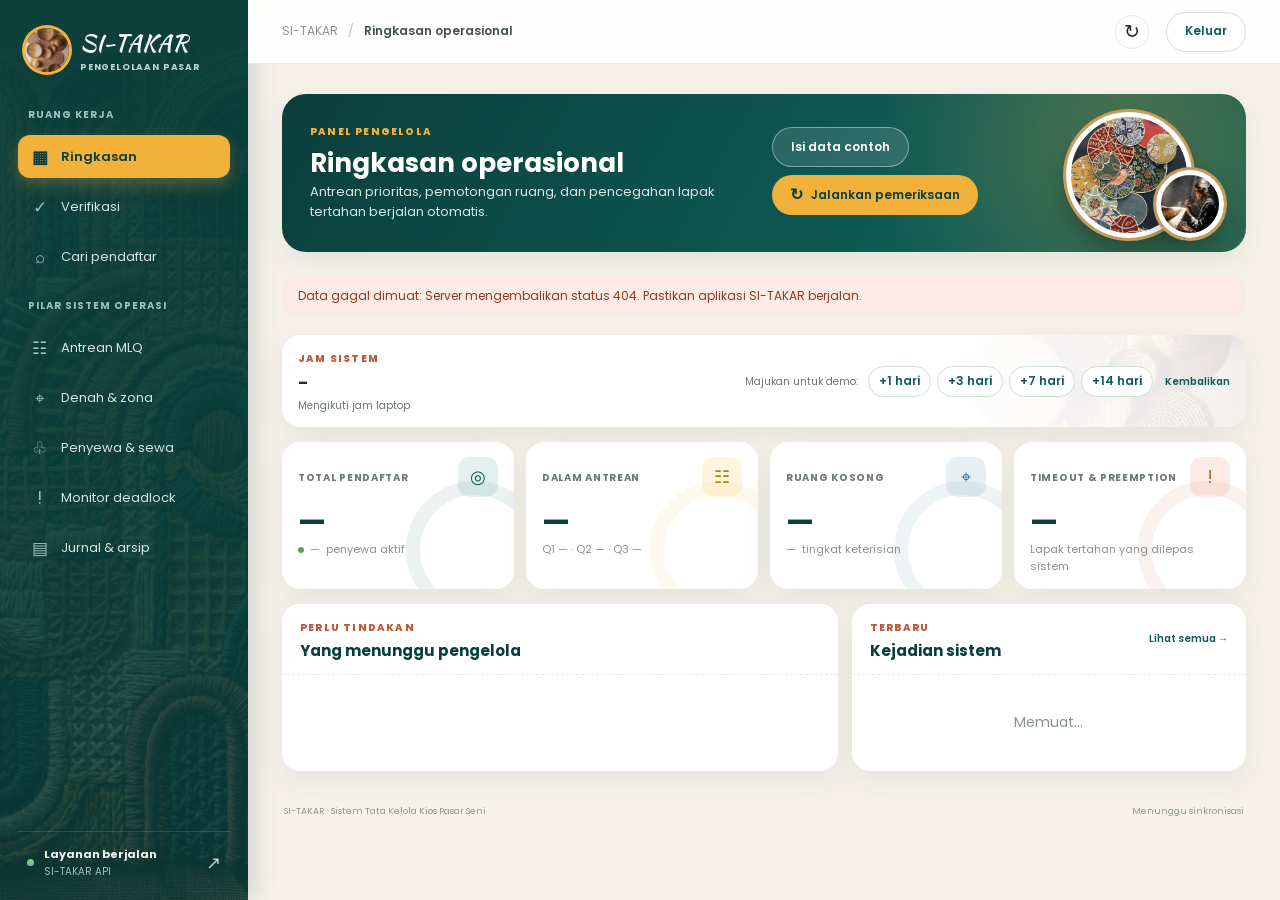
==== commit 12d15c34: "APK V2" ====
--- a/templates/admin.html
+++ b/templates/admin.html
@@ -161,21 +161,28 @@
 
         <!-- ================= ANTREAN ================= -->
         <div data-page="antrean" hidden>
-          <article class="panel queue-panel">
-            <div class="queue-tabs" role="tablist" aria-label="Filter antrean">
-              <button class="queue-tab active" type="button" data-queue-filter="all" aria-pressed="true">Semua <b id="tab-all">0</b></button>
-              <button class="queue-tab" type="button" data-queue-filter="1" aria-pressed="false">Q1 <b id="tab-q1">0</b></button>
-              <button class="queue-tab" type="button" data-queue-filter="2" aria-pressed="false">Q2 <b id="tab-q2">0</b></button>
-              <button class="queue-tab" type="button" data-queue-filter="3" aria-pressed="false">Q3 <b id="tab-q3">0</b></button>
-            </div>
-            <div class="table-scroll">
-              <table>
-                <thead><tr><th>GILIRAN</th><th>USAHA</th><th>QUEUE</th><th>BUTUH</th><th>ALASAN JALUR</th></tr></thead>
-                <tbody id="queue-table-body"><tr><td colspan="5" class="table-message">Memuat antrean...</td></tr></tbody>
-              </table>
-            </div>
-            <p class="panel-foot" id="queue-foot"></p>
-          </article>
+          <section class="dispatch-bar">
+            <div class="dispatch-flow" aria-label="Urutan pelayanan">
+              <span class="flow-step q1">Queue 1<b id="lane-count-1">0</b></span><i>→</i>
+              <span class="flow-step q2">Queue 2<b id="lane-count-2">0</b></span><i>→</i>
+              <span class="flow-step q3">Queue 3<b id="lane-count-3">0</b></span><i>→</i>
+              <span class="flow-step cpu">Worst-Fit<b>⌖</b></span>
+            </div>
+            <div class="dispatch-action">
+              <p id="dispatch-summary">Memuat rencana putaran…</p>
+              <button class="btn-admin btn-primary" id="round-button" type="button"><span>▶</span> Jalankan putaran alokasi</button>
+            </div>
+          </section>
+          <section class="lanes" id="lanes">
+            <article class="lane q1"><header><b>Queue 1</b><span>Afirmasi &amp; pelestarian · dilayani pertama</span></header><ol id="lane-1"></ol></article>
+            <article class="lane q2"><header><b>Queue 2</b><span>Pendukung ekosistem · setelah Q1 habis</span></header><ol id="lane-2"></ol></article>
+            <article class="lane q3"><header><b>Queue 3</b><span>Komersial &amp; ekspansi · mengisi sisa ruang</span></header><ol id="lane-3"></ol></article>
+          </section>
+          <p class="panel-hint lanes-hint" id="lanes-hint">
+            Angka # adalah urutan giliran pada putaran berikutnya. Label hijau menunjukkan ruang yang akan
+            dipotong untuk pendaftar itu; label abu-abu berarti belum ada ruang bersambung yang muat sehingga
+            ia tetap di posisinya dan giliran diteruskan ke pendaftar berikutnya.
+          </p>
         </div>
 
         <!-- ================= DENAH ================= -->
--- a/static/css/admin.css
+++ b/static/css/admin.css
@@ -1,4 +1,4 @@
-@import url("https://fonts.googleapis.com/css2?family=DM+Sans:wght@400;500;600;700&family=Manrope:wght@500;600;700;800&display=swap");
+@import url("https://fonts.googleapis.com/css2?family=Poppins:wght@400;500;600;700;800&family=Kaushan+Script&display=swap");
 
 :root {
   --admin-ink: #202c26;
@@ -1734,3 +1734,836 @@
     width: 100%;
   }
 }
+
+/* ===== Antrean MLQ: jalur Q1/Q2/Q3 + putaran alokasi ===== */
+.dispatch-bar {
+  display: flex;
+  flex-wrap: wrap;
+  align-items: center;
+  justify-content: space-between;
+  gap: 14px 24px;
+  margin-bottom: 14px;
+  padding: 14px 16px;
+  background: #fff;
+  border: 1px solid var(--admin-line);
+}
+.dispatch-flow {
+  display: flex;
+  flex-wrap: wrap;
+  align-items: center;
+  gap: 6px;
+}
+.dispatch-flow i {
+  color: #a3aca5;
+  font-style: normal;
+}
+.flow-step {
+  display: inline-flex;
+  align-items: center;
+  gap: 8px;
+  padding: 6px 10px;
+  font-size: 11px;
+  font-weight: 700;
+}
+.flow-step b {
+  display: grid;
+  place-items: center;
+  min-width: 22px;
+  height: 22px;
+  padding: 0 5px;
+  background: #fff;
+  border-radius: 999px;
+  font-size: 11px;
+}
+.flow-step.q1 {
+  color: #9a4f12;
+  background: #fde9d6;
+}
+.flow-step.q2 {
+  color: #85590d;
+  background: #fbf2dd;
+}
+.flow-step.q3 {
+  color: #56625a;
+  background: #e9ece8;
+}
+.flow-step.cpu {
+  color: #fff;
+  background: var(--admin-green);
+}
+.flow-step.cpu b {
+  color: var(--admin-green);
+}
+.dispatch-action {
+  display: flex;
+  flex-wrap: wrap;
+  align-items: center;
+  gap: 12px;
+  max-width: 640px;
+}
+.dispatch-action p {
+  flex: 1 1 260px;
+  margin: 0;
+  color: #536057;
+  font-size: 12px;
+}
+.lanes {
+  display: grid;
+  grid-template-columns: repeat(3, minmax(0, 1fr));
+  gap: 12px;
+}
+.lane {
+  min-width: 0;
+  background: #fff;
+  border: 1px solid var(--admin-line);
+  border-top: 3px solid;
+}
+.lane.q1 {
+  border-top-color: #e08a3c;
+}
+.lane.q2 {
+  border-top-color: #d69b2f;
+}
+.lane.q3 {
+  border-top-color: #9aa39b;
+}
+.lane header {
+  padding: 12px 14px;
+  border-bottom: 1px solid #edf0ed;
+}
+.lane header b {
+  display: block;
+  font: 700 14px "Manrope", sans-serif;
+}
+.lane header span {
+  color: var(--admin-muted);
+  font-size: 10px;
+}
+.lane ol {
+  display: grid;
+  gap: 0;
+  margin: 0;
+  padding: 0;
+  list-style: none;
+}
+.lane li {
+  display: grid;
+  grid-template-columns: 38px minmax(0, 1fr);
+  gap: 4px 10px;
+  padding: 11px 14px;
+  border-top: 1px solid #f0f2ef;
+  font-size: 11px;
+}
+.lane li:first-child {
+  border-top: 0;
+}
+.lane li .turn {
+  grid-row: span 2;
+  display: grid;
+  place-items: center;
+  width: 34px;
+  height: 34px;
+  color: #fff;
+  background: var(--admin-forest);
+  border-radius: 50%;
+  font-weight: 700;
+  font-size: 11px;
+}
+.lane li b {
+  display: block;
+  color: #334138;
+  font-size: 12px;
+}
+.lane li small {
+  display: block;
+  color: #89928b;
+  font-size: 10px;
+}
+.lane li small.why {
+  margin-top: 2px;
+  color: #a1a9a3;
+}
+.lane li em {
+  grid-column: 2;
+  justify-self: start;
+  padding: 2px 8px;
+  font-size: 10px;
+  font-style: normal;
+  font-weight: 700;
+}
+.lane li.akan-dapat em {
+  color: #2f6a45;
+  background: #e3f0e4;
+}
+.lane li.belum-muat em {
+  color: #78827b;
+  background: #eef0ed;
+}
+.lane li.belum-muat .turn {
+  background: #b9c1bb;
+}
+.lane .lane-empty {
+  display: block;
+  padding: 26px 14px;
+  color: #a1a9a3;
+  text-align: center;
+}
+.lanes-hint {
+  margin: 10px 2px 0;
+}
+@media (max-width: 1000px) {
+  .lanes {
+    grid-template-columns: minmax(0, 1fr);
+  }
+}
+
+/* =========================================================
+   TEMA BARU ADMIN: teal + mustard, foto kerajinan, animasi
+   (menimpa gaya dasar di atas)
+   ========================================================= */
+:root {
+  --admin-ink: #1d2a28;
+  --admin-muted: #6b7874;
+  --admin-line: #e3e9e6;
+  --admin-canvas: #f6f2ea;
+  --admin-green: #0f5c57;
+  --admin-forest: #0a3f3c;
+  --admin-coral: #c0583a;
+  --admin-yellow: #f2b13a;
+  --admin-blue: #2f6f86;
+  --a-teal-2: #157a71;
+  --a-teal-soft: #e3f1ee;
+  --a-mustard-soft: #fff4dc;
+  --a-radius: 18px;
+  --a-shadow: 0 10px 28px rgba(15, 60, 56, 0.08);
+  --a-script: "Kaushan Script", "Brush Script MT", cursive;
+}
+body,
+.admin-page {
+  background: var(--admin-canvas);
+  font: 14px/1.55 "Poppins", "Segoe UI", sans-serif;
+}
+.admin-brand b,
+.welcome-row h1,
+.panel-heading h2,
+.metric-card > strong,
+.lane header b,
+.rule-card b,
+.drawer-head h2,
+.verify-head h2,
+.tool-card > b,
+.zone-strip-head b,
+.clock-bar b,
+.todo-row b,
+.pin-box b {
+  font-family: "Poppins", sans-serif;
+}
+
+/* ---------- sidebar ---------- */
+.admin-sidebar {
+  background:
+    linear-gradient(180deg, rgba(10, 63, 60, 0.97), rgba(10, 63, 60, 0.92) 60%, rgba(10, 63, 60, 0.82)),
+    url("/static/img/sulaman-motif.webp") center/cover;
+  box-shadow: 6px 0 24px rgba(10, 63, 60, 0.18);
+}
+.admin-brand-mark {
+  width: 44px;
+  height: 44px;
+  border: 0;
+  border-radius: 50%;
+  background: url("/static/img/anyaman-dinding.webp") center/cover;
+  box-shadow: 0 0 0 3px var(--admin-yellow);
+  font-size: 0;
+}
+.admin-brand b {
+  font-family: var(--a-script);
+  font-weight: 400;
+  font-size: 23px;
+}
+.admin-brand small {
+  color: #bcd6d0;
+}
+.sidebar-label {
+  color: #9cc3bb;
+}
+.admin-nav a {
+  margin: 1px 0;
+  border-left: 0;
+  border-radius: 12px;
+  color: #d3e6e1;
+  transition: background 0.18s ease, color 0.18s ease, transform 0.18s ease;
+}
+.admin-nav a span {
+  color: #9cc3bb;
+}
+.admin-nav a:hover {
+  background: rgba(255, 255, 255, 0.08);
+  transform: translateX(3px);
+}
+.admin-nav a.selected {
+  color: var(--admin-forest);
+  background: var(--admin-yellow);
+  font-weight: 600;
+  box-shadow: 0 6px 16px rgba(242, 177, 58, 0.3);
+}
+.admin-nav a.selected span {
+  color: var(--admin-forest);
+}
+.nav-badge {
+  background: #fff;
+  color: var(--admin-forest);
+  animation: denyut 2s ease-in-out infinite;
+}
+.admin-nav a.selected .nav-badge {
+  background: var(--admin-forest);
+  color: #fff;
+}
+.nav-badge.warn {
+  background: var(--admin-coral);
+  color: #fff;
+}
+.sidebar-bottom {
+  border-top-color: rgba(255, 255, 255, 0.12);
+}
+.service-dot {
+  animation: denyut 2s ease-in-out infinite;
+}
+
+/* ---------- topbar & tombol ---------- */
+.admin-topbar {
+  position: sticky;
+  top: 0;
+  z-index: 3;
+  background: rgba(255, 255, 255, 0.92);
+  backdrop-filter: blur(8px);
+}
+.icon-button {
+  border-radius: 50%;
+  transition: transform 0.3s ease;
+}
+.icon-button:hover {
+  transform: rotate(180deg);
+}
+.btn-admin {
+  min-height: 40px;
+  padding: 0 18px;
+  border-radius: 999px;
+  font-size: 12px;
+  font-weight: 600;
+  transition: transform 0.15s ease, box-shadow 0.15s ease, background 0.15s ease;
+}
+.btn-admin:not(:disabled):hover {
+  transform: translateY(-2px);
+  box-shadow: 0 8px 16px rgba(15, 60, 56, 0.15);
+}
+.btn-primary {
+  background: var(--admin-green);
+}
+.btn-primary:hover {
+  background: var(--a-teal-2);
+}
+.btn-ghost {
+  border-color: #cfdcd8;
+}
+.text-action {
+  color: var(--admin-green);
+  font-weight: 600;
+}
+.today-label {
+  padding: 4px 10px;
+  border-radius: 999px;
+  background: var(--a-mustard-soft);
+  color: #8a5a07;
+  font-weight: 600;
+}
+.today-label:empty {
+  display: none;
+}
+
+/* ---------- banner kepala halaman ---------- */
+.welcome-row {
+  position: relative;
+  overflow: hidden;
+  align-items: center;
+  min-height: 150px;
+  padding: 26px 210px 30px 28px;
+  border-radius: 24px;
+  background:
+    radial-gradient(circle at 88% 30%, rgba(242, 177, 58, 0.28), transparent 30%),
+    linear-gradient(120deg, var(--admin-forest), var(--admin-green) 70%);
+  color: #fff;
+  box-shadow: var(--a-shadow);
+  animation: masuk-admin 0.6s cubic-bezier(0.2, 0.7, 0.2, 1) both;
+}
+.welcome-row::before,
+.welcome-row::after {
+  content: "";
+  position: absolute;
+  border-radius: 50%;
+  border: 5px solid #fff;
+  box-shadow: 0 0 0 3px #c99a5b, 0 14px 28px rgba(0, 0, 0, 0.3);
+  background: center/cover;
+  animation: melayang-admin 8s ease-in-out infinite;
+}
+.welcome-row::before {
+  right: 54px;
+  top: 18px;
+  width: 116px;
+  height: 116px;
+  background-image: url("/static/img/hoop-kain.webp");
+}
+.welcome-row::after {
+  right: 22px;
+  bottom: 14px;
+  width: 58px;
+  height: 58px;
+  background-image: url("/static/img/pembatik.webp");
+  animation-delay: -3s;
+  animation-duration: 6s;
+}
+.welcome-row > div:first-child,
+.welcome-actions {
+  position: relative;
+  z-index: 1;
+}
+.welcome-row .eyebrow-admin {
+  color: var(--admin-yellow);
+}
+.welcome-row h1 {
+  color: #fff;
+  font-size: 26px;
+  font-weight: 700;
+}
+.welcome-row p {
+  max-width: 620px;
+  color: #d4e8e3;
+  font-size: 13px;
+}
+.welcome-row .btn-ghost {
+  background: rgba(255, 255, 255, 0.12);
+  border-color: rgba(255, 255, 255, 0.4);
+  color: #fff;
+}
+.welcome-row .btn-primary {
+  background: var(--admin-yellow);
+  color: var(--admin-forest);
+}
+.welcome-row .btn-primary:hover {
+  background: #e09a17;
+}
+
+/* ---------- notifikasi & jam ---------- */
+.notice-bar {
+  padding: 12px 16px;
+  border-left: 0;
+  border-radius: 14px;
+  background: var(--a-teal-soft);
+  color: #1e4c47;
+  animation: masuk-admin 0.4s ease both;
+}
+.notice-bar.error {
+  background: #fcebe5;
+  color: #8c3a22;
+}
+.clock-bar {
+  border: 0;
+  border-radius: var(--a-radius);
+  background:
+    linear-gradient(90deg, #fff 70%, rgba(255, 255, 255, 0.85)),
+    url("/static/img/anyaman-dinding.webp") right center / 30% auto no-repeat,
+    #fff;
+  box-shadow: var(--a-shadow);
+}
+.clock-bar small.shifted {
+  color: var(--admin-coral);
+}
+
+/* ---------- kartu metrik ---------- */
+.metric-card {
+  position: relative;
+  overflow: hidden;
+  border: 0;
+  border-radius: var(--a-radius);
+  background: #fff;
+  box-shadow: var(--a-shadow);
+  transition: transform 0.2s ease, box-shadow 0.2s ease;
+}
+.metric-card:hover {
+  transform: translateY(-4px);
+  box-shadow: 0 16px 30px rgba(15, 60, 56, 0.12);
+}
+.metric-card::after {
+  content: "";
+  position: absolute;
+  right: -30px;
+  bottom: -30px;
+  width: 110px;
+  height: 110px;
+  border-radius: 50%;
+  border: 14px solid;
+  opacity: 0.08;
+}
+.metric-icon {
+  display: grid;
+  place-items: center;
+  width: 40px;
+  height: 40px;
+  border-radius: 12px;
+  font-size: 18px;
+}
+.metric-card:nth-child(1) .metric-icon { background: var(--a-teal-soft); color: var(--admin-green); }
+.metric-card:nth-child(1)::after { border-color: var(--admin-green); }
+.metric-card:nth-child(2) .metric-icon { background: var(--a-mustard-soft); color: #b77a0b; }
+.metric-card:nth-child(2)::after { border-color: var(--admin-yellow); }
+.metric-card:nth-child(3) .metric-icon { background: #e6f0f4; color: var(--admin-blue); }
+.metric-card:nth-child(3)::after { border-color: var(--admin-blue); }
+.metric-card:nth-child(4) .metric-icon { background: #fcebe5; color: var(--admin-coral); }
+.metric-card:nth-child(4)::after { border-color: var(--admin-coral); }
+.metric-label {
+  color: var(--admin-muted);
+  font-size: 10px;
+}
+.metric-card > strong {
+  margin: 10px 0 4px;
+  color: var(--admin-forest);
+  font-size: 30px;
+  font-weight: 700;
+}
+.metric-foot {
+  font-size: 11px;
+}
+
+/* ---------- panel umum ---------- */
+.panel,
+.dispatch-bar,
+.lane,
+.rule-card,
+.tool-card,
+.verify-card,
+.drawer {
+  border: 0;
+  border-radius: var(--a-radius);
+  box-shadow: var(--a-shadow);
+}
+.panel,
+.lane {
+  overflow: hidden;
+}
+.panel {
+  animation: masuk-admin 0.5s cubic-bezier(0.2, 0.7, 0.2, 1) both;
+}
+.overview-grid > .panel:nth-child(2) {
+  animation-delay: 0.08s;
+}
+.panel-heading {
+  border-bottom: 1px dashed var(--admin-line);
+}
+.panel-heading h2 {
+  color: var(--admin-forest);
+  font-size: 15px;
+  font-weight: 700;
+}
+.section-index,
+.eyebrow-admin {
+  color: var(--admin-coral);
+  font-size: 10px;
+  letter-spacing: 0.12em;
+}
+th {
+  background: #f8faf9;
+  color: #7d8a86;
+  font-size: 10px;
+}
+td,
+td b {
+  font-size: 12px;
+}
+td small {
+  font-size: 10.5px;
+}
+tbody tr:hover td {
+  background: #fbfaf6;
+}
+.queue-badge,
+.status-chip,
+.violation-chip {
+  padding: 3px 10px;
+  border-radius: 999px;
+  font-size: 10.5px;
+  font-weight: 600;
+}
+.status-active {
+  color: var(--admin-green);
+  background: var(--a-teal-soft);
+}
+.status-pending {
+  color: #8a5a07;
+  background: var(--a-mustard-soft);
+}
+.queue-badge.q1 {
+  color: #9c3f24;
+  background: #fcebe5;
+}
+.queue-badge.q2 {
+  color: #8a5a07;
+  background: var(--a-mustard-soft);
+}
+
+/* ringkasan */
+.todo-row {
+  border-top: 1px dashed var(--admin-line);
+}
+.todo-row b {
+  display: grid;
+  place-items: center;
+  width: 40px;
+  height: 40px;
+  border-radius: 50%;
+  background: #fcebe5;
+  font-size: 16px;
+  font-weight: 700;
+}
+.todo-row em {
+  transition: transform 0.2s ease;
+}
+.todo-row:hover {
+  background: #fbfaf6;
+}
+.todo-row:hover em {
+  transform: translateX(4px);
+}
+.todo-done b {
+  background: var(--a-teal-soft);
+  color: var(--admin-green);
+}
+
+/* verifikasi & dokumen */
+.verify-card {
+  padding: 20px 22px;
+  border-left: 5px solid var(--admin-yellow);
+}
+.doc-box {
+  overflow: hidden;
+  border: 1px solid var(--admin-line);
+  border-radius: 14px;
+  background: #fbfaf6;
+  transition: transform 0.2s ease, box-shadow 0.2s ease;
+}
+a.doc-box:hover {
+  transform: translateY(-3px);
+  box-shadow: var(--a-shadow);
+}
+.doc-box img,
+.doc-pdf {
+  border-radius: 10px;
+}
+.verify-note,
+.search-bar input,
+.search-bar select,
+.tool-row input {
+  border-color: #d6dfdc;
+  border-radius: 12px;
+}
+.verify-note:focus,
+.search-bar input:focus,
+.search-bar select:focus {
+  outline: none;
+  border-color: var(--a-teal-2);
+  box-shadow: 0 0 0 3px rgba(21, 122, 113, 0.14);
+}
+
+/* antrean MLQ */
+.dispatch-bar {
+  background: #fff;
+}
+.flow-step {
+  border-radius: 999px;
+}
+.flow-step.q1 { color: #9c3f24; background: #fcebe5; }
+.flow-step.q2 { color: #8a5a07; background: var(--a-mustard-soft); }
+.flow-step.cpu { background: var(--admin-green); }
+.dispatch-flow i {
+  display: inline-block;
+  animation: alir 1.6s ease-in-out infinite;
+}
+.dispatch-flow i:nth-of-type(2) { animation-delay: 0.2s; }
+.dispatch-flow i:nth-of-type(3) { animation-delay: 0.4s; }
+.lane {
+  border-top: 0;
+  background: #fff;
+}
+.lane header {
+  padding: 16px 16px 14px;
+  color: #fff;
+}
+.lane header span {
+  color: rgba(255, 255, 255, 0.85);
+}
+.lane.q1 header { background: linear-gradient(120deg, #a94a2f, #c0583a); }
+.lane.q2 header { background: linear-gradient(120deg, #d1931b, #f2b13a); }
+.lane.q2 header,
+.lane.q2 header span { color: #3d2a05; }
+.lane.q3 header { background: linear-gradient(120deg, #5f6d69, #85928e); }
+.lane li {
+  border-top: 1px dashed var(--admin-line);
+  animation: masuk-admin 0.4s ease both;
+}
+.lane li .turn {
+  background: var(--admin-forest);
+}
+.lane li.akan-dapat em {
+  color: var(--admin-green);
+  background: var(--a-teal-soft);
+  border-radius: 999px;
+}
+.lane li.belum-muat em {
+  border-radius: 999px;
+}
+
+/* denah & alat */
+.map-panel .strip {
+  height: 56px;
+  padding: 3px;
+  border-radius: 12px;
+  background: #d9cbb5 url("/static/img/anyaman-dinding.webp") center/cover;
+}
+.map-panel .seg {
+  border-top: 0;
+  border-radius: 9px;
+  transition: transform 0.2s ease;
+}
+.map-panel .seg:hover {
+  transform: translateY(-3px);
+}
+.map-panel .seg-kosong {
+  background: rgba(227, 241, 238, 0.93);
+  color: var(--admin-green);
+}
+.map-panel .seg-dipesan {
+  background: #f7d27e;
+  color: #6b4505;
+}
+.map-panel .seg-terisi {
+  background: var(--a-teal-2);
+  color: #fff;
+}
+.empty-dot { background: #9fd0c5; }
+.reserved-dot { background: #f2b13a; }
+.occupied-dot { background: var(--a-teal-2); }
+.tool-card {
+  background: #fbfaf6;
+}
+.sim-card {
+  border: 0;
+  border-top: 3px solid #c9d2cf;
+  border-radius: 12px;
+  box-shadow: 0 4px 12px rgba(15, 60, 56, 0.05);
+}
+.sim-card.sim-used {
+  border-top-color: var(--admin-yellow);
+}
+.mini-meter {
+  height: 6px;
+  overflow: hidden;
+  border-radius: 6px;
+}
+.mini-meter i {
+  border-radius: 6px;
+}
+.rule-card {
+  background: linear-gradient(135deg, #fff 60%, var(--a-mustard-soft));
+}
+.rule-card b {
+  color: var(--admin-forest);
+}
+
+/* jurnal & panel detail */
+.journal-row {
+  border-top: 1px dashed var(--admin-line);
+}
+.drawer {
+  border-radius: 24px 0 0 24px;
+  animation: geser-masuk 0.35s cubic-bezier(0.2, 0.7, 0.2, 1) both;
+}
+.drawer-head {
+  border-radius: 24px 0 0 0;
+  background:
+    linear-gradient(120deg, rgba(10, 63, 60, 0.95), rgba(15, 92, 87, 0.9)),
+    url("/static/img/sulaman-motif.webp") center/cover;
+  color: #fff;
+}
+.drawer-head h2 {
+  color: #fff;
+}
+.drawer-head .section-index {
+  color: var(--admin-yellow);
+}
+.drawer-backdrop {
+  backdrop-filter: blur(3px);
+  animation: pudar-masuk 0.3s ease both;
+}
+.pin-box {
+  border-left: 0;
+  border-radius: 14px;
+  background: var(--a-mustard-soft);
+}
+.admin-footer {
+  padding-top: 20px;
+}
+
+/* ---------- animasi ---------- */
+@keyframes masuk-admin {
+  from { opacity: 0; transform: translateY(16px); }
+  to { opacity: 1; transform: none; }
+}
+@keyframes melayang-admin {
+  0%, 100% { transform: translateY(0) rotate(0deg); }
+  50% { transform: translateY(-10px) rotate(3deg); }
+}
+@keyframes denyut {
+  0%, 100% { box-shadow: 0 0 0 0 rgba(242, 177, 58, 0.5); }
+  50% { box-shadow: 0 0 0 6px rgba(242, 177, 58, 0); }
+}
+@keyframes alir {
+  0%, 100% { transform: translateX(0); opacity: 0.4; }
+  50% { transform: translateX(4px); opacity: 1; color: var(--admin-coral); }
+}
+@keyframes geser-masuk {
+  from { transform: translateX(40px); opacity: 0; }
+  to { transform: none; opacity: 1; }
+}
+@keyframes pudar-masuk {
+  from { opacity: 0; }
+  to { opacity: 1; }
+}
+
+@media (max-width: 900px) {
+  .welcome-row {
+    padding-right: 28px;
+  }
+  .welcome-row::before,
+  .welcome-row::after {
+    display: none;
+  }
+}
+@media (max-width: 700px) {
+  .admin-sidebar {
+    background: var(--admin-forest);
+  }
+  .welcome-row {
+    padding: 20px;
+    border-radius: 18px;
+  }
+  .drawer,
+  .drawer-head {
+    border-radius: 0;
+  }
+}
+@media (prefers-reduced-motion: reduce) {
+  *,
+  *::before,
+  *::after {
+    animation: none !important;
+    transition: none !important;
+  }
+}
